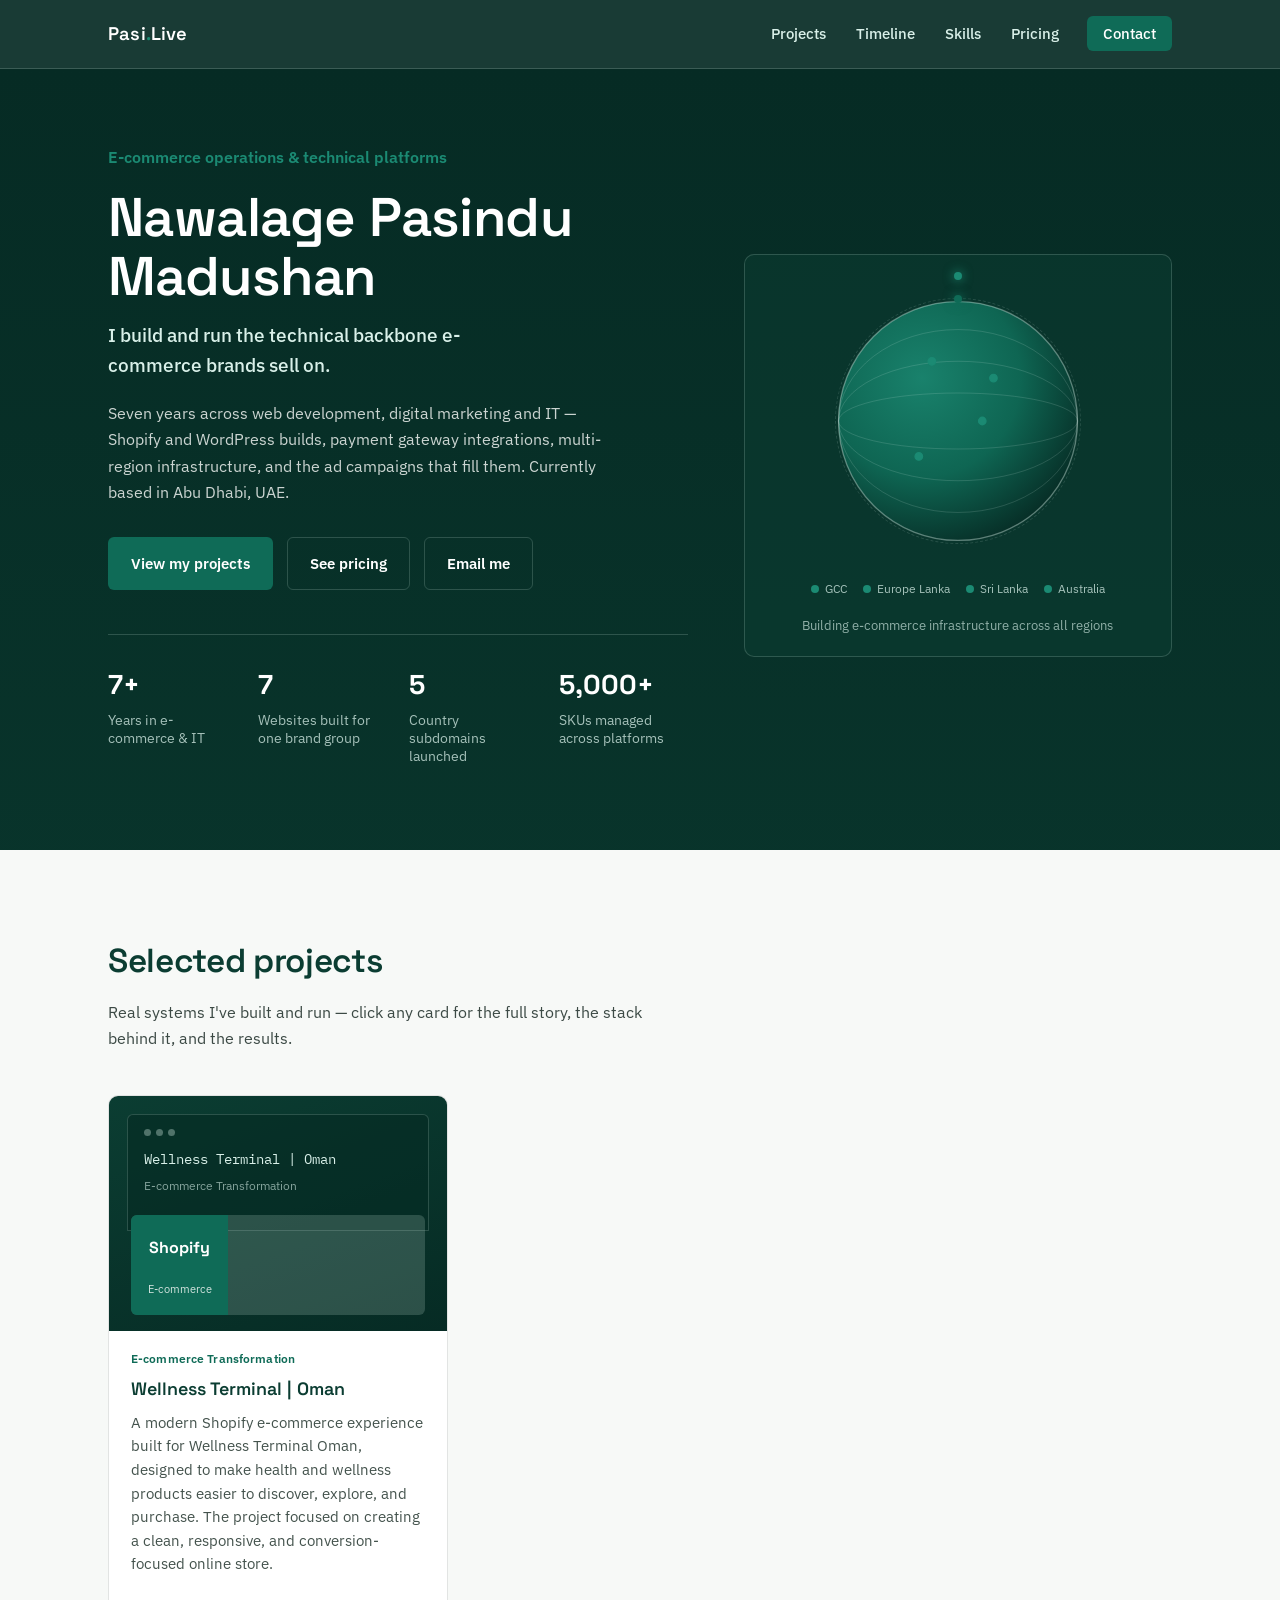
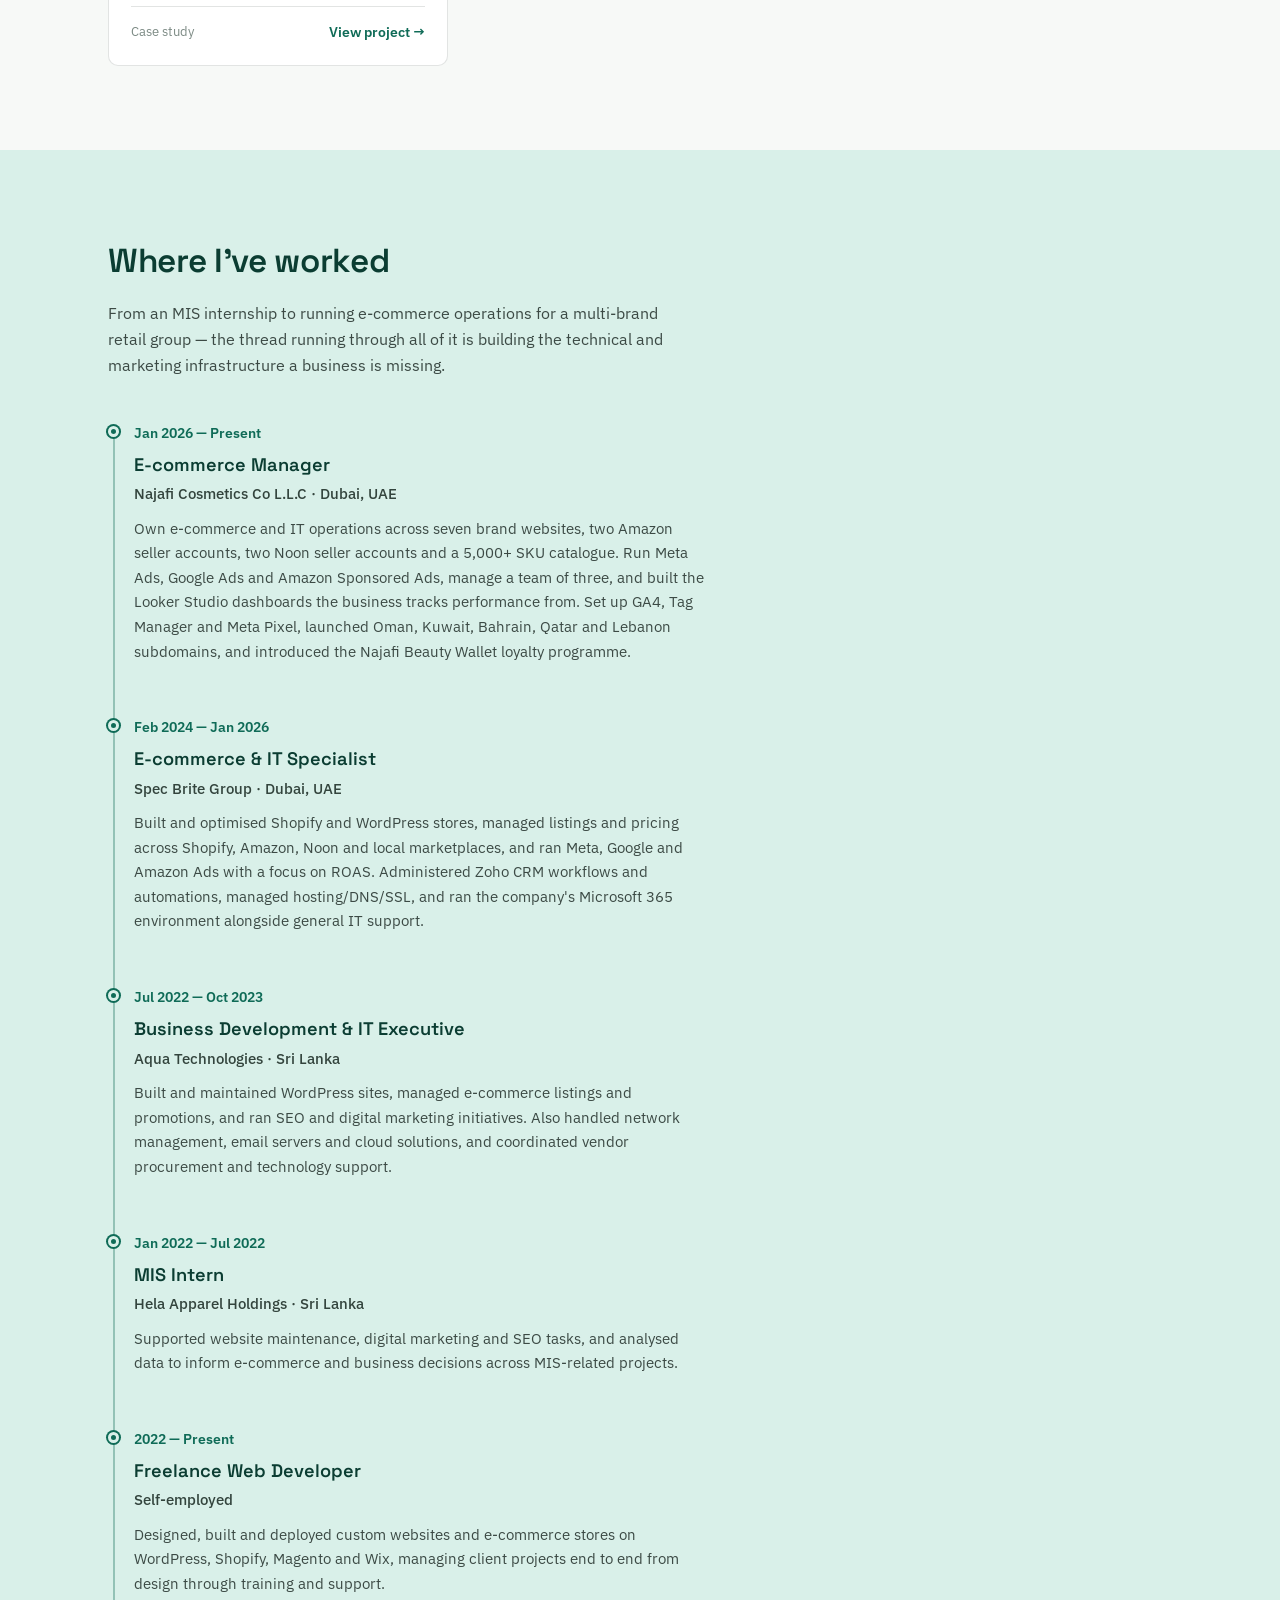
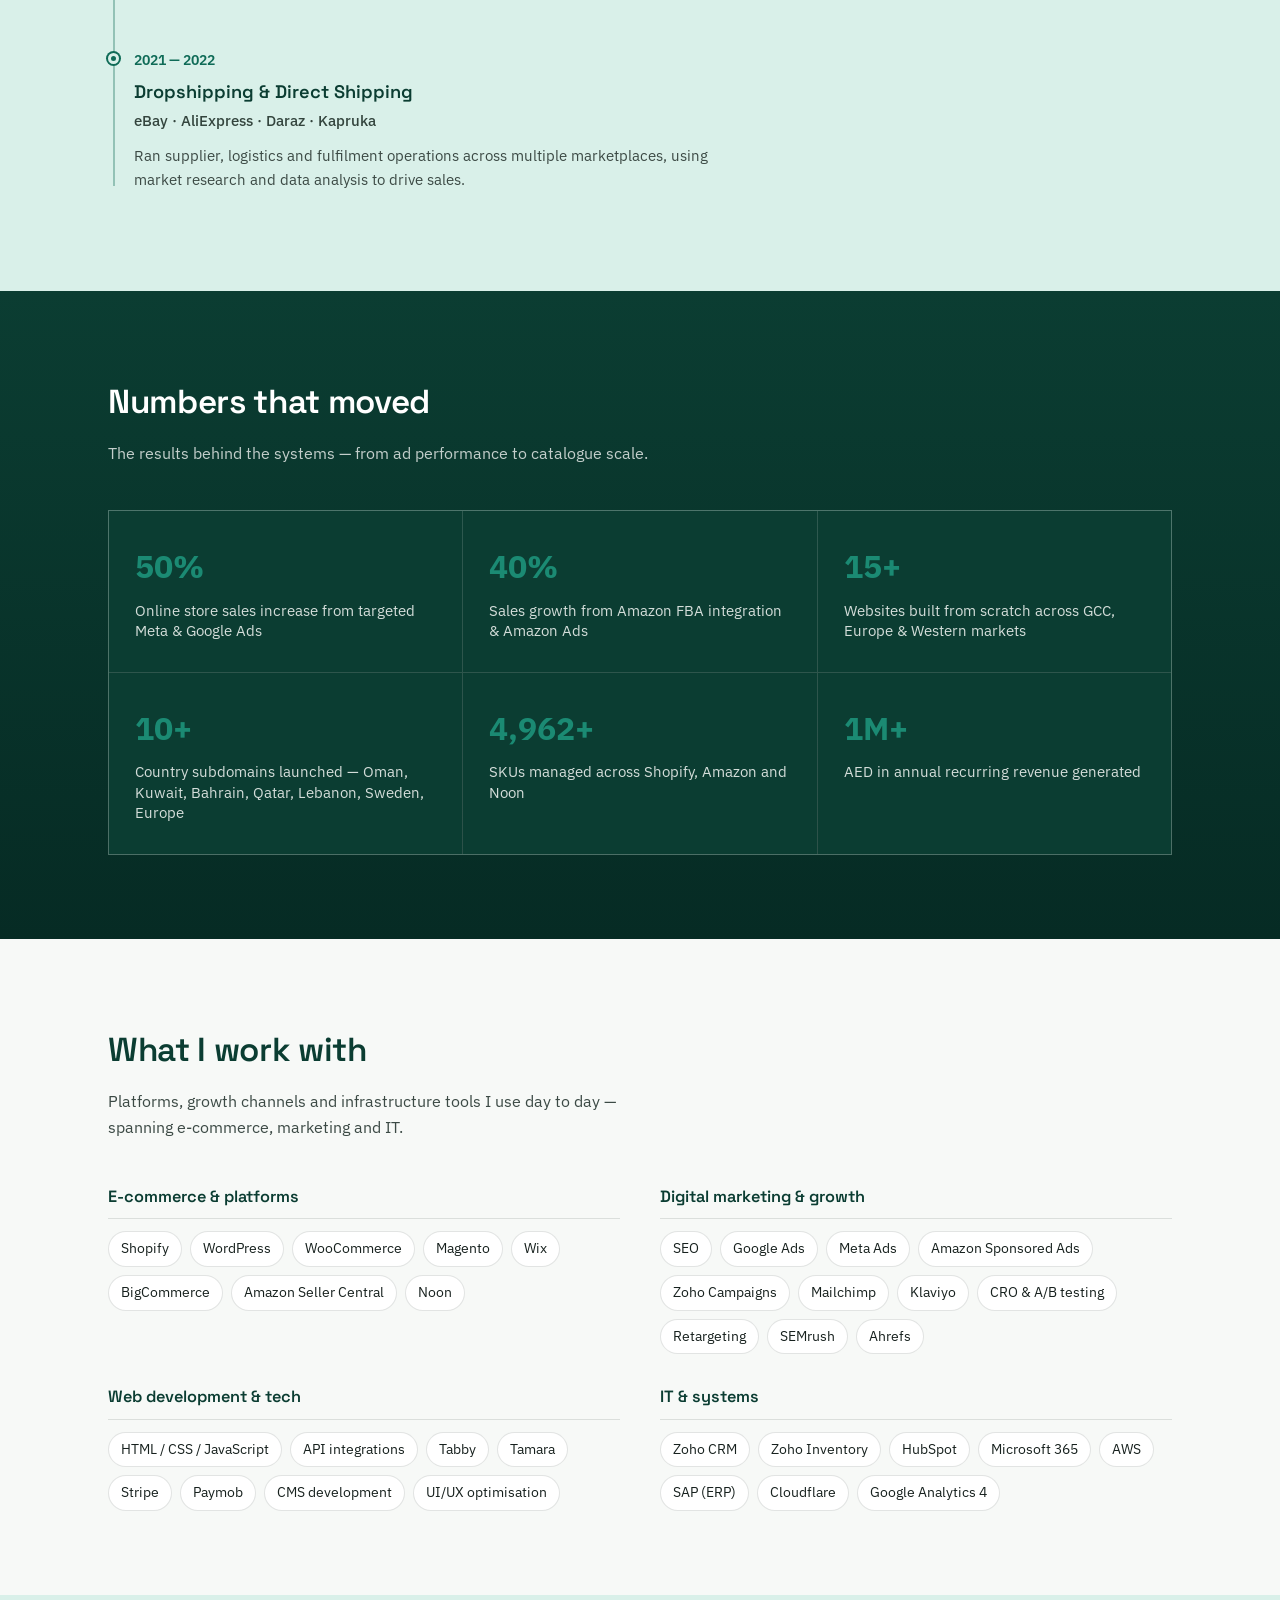
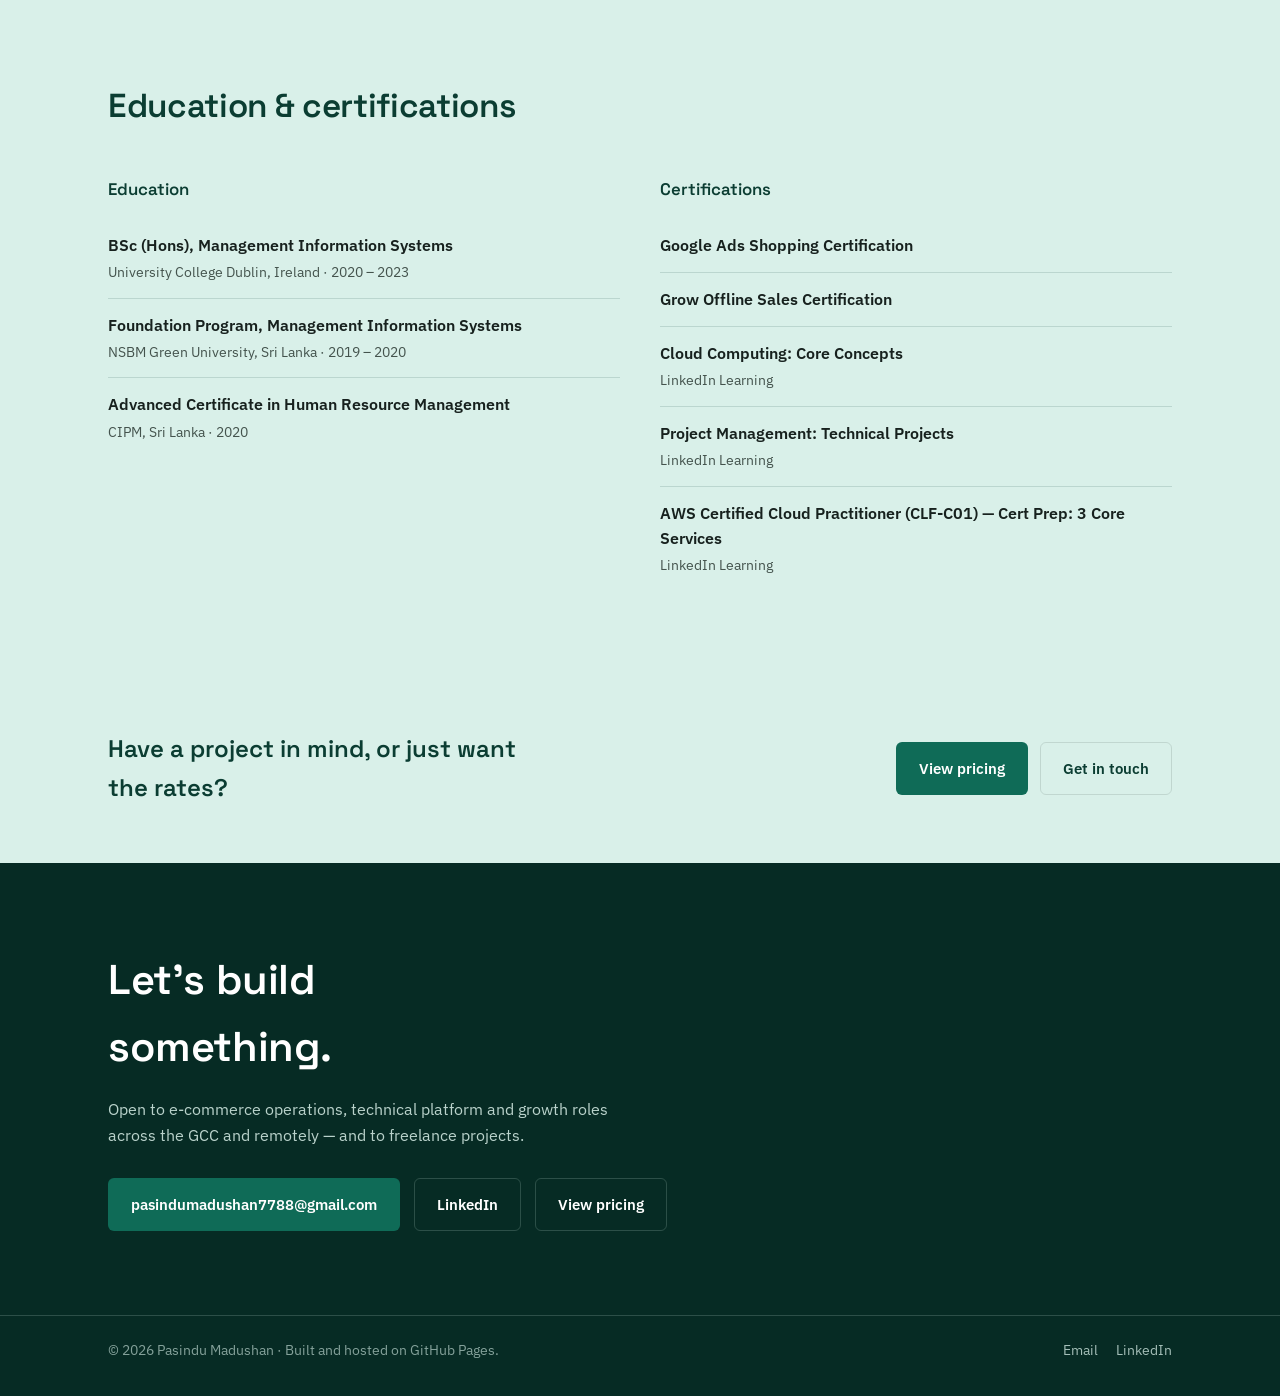
==== index.html @ bcaf676a "update selling points and countries" ====
<!DOCTYPE html>
<html lang="en">
<head>
<meta charset="UTF-8">
<meta name="viewport" content="width=device-width, initial-scale=1.0">
<title>Pasindu Madushan — E-commerce Operations &amp; Technical Platforms Specialist</title>
<meta name="description" content="Pasindu Madushan — E-commerce Operations &amp; Technical Platforms Specialist. 7+ years building Shopify, WordPress and multi-region e-commerce infrastructure across the GCC, Europe and beyond.">
<link rel="preconnect" href="https://fonts.googleapis.com">
<link rel="preconnect" href="https://fonts.gstatic.com" crossorigin>
<link href="https://fonts.googleapis.com/css2?family=Space+Grotesk:wght@400;500;600;700&family=IBM+Plex+Sans:wght@400;500;600&family=IBM+Plex+Mono:wght@500&display=swap" rel="stylesheet">
<link rel="stylesheet" href="assets/style.css">
</head>
<body>

<nav class="nav">
  <div class="wrap">
    <a href="#top" class="wordmark">Pasi<span>.</span>Live</a>
    <button class="nav-toggle" id="navToggle" aria-label="Toggle menu" aria-expanded="false">
      <svg width="18" height="14" viewBox="0 0 18 14" fill="none"><path d="M0 1H18M0 7H18M0 13H18" stroke="#F7F9F7" stroke-width="1.6"/></svg>
    </button>
    <ul class="nav-links" id="navLinks">
      <li><a href="#projects">Projects</a></li>
      <li><a href="#timeline">Timeline</a></li>
      <li><a href="#skills">Skills</a></li>
      <li><a href="pricing.html">Pricing</a></li>
      <li><a href="#contact" class="nav-cta">Contact</a></li>
    </ul>
  </div>
</nav>

<header class="hero" id="top">
  <div class="wrap">
    <div>
      <div class="kicker">E-commerce operations &amp; technical platforms</div>
      <h1>Nawalage Pasindu Madushan</h1>
      <p class="role">I build and run the technical backbone e-commerce brands sell on.</p>
      <p class="lede">Seven years across web development, digital marketing and IT — Shopify and WordPress builds, payment gateway integrations, multi-region infrastructure, and the ad campaigns that fill them. Currently based in Abu Dhabi, UAE.</p>
      <div class="hero-ctas">
        <a class="btn btn-primary" href="#projects">View my projects</a>
        <a class="btn btn-ghost-dark" href="pricing.html">See pricing</a>
        <a class="btn btn-ghost-dark" href="mailto:pasindumadushan7788@gmail.com">Email me</a>
      </div>
      <div class="stat-row">
        <div>
          <div class="stat-num" data-count>7+</div>
          <div class="stat-label">Years in e-commerce &amp; IT</div>
        </div>
        <div>
          <div class="stat-num" data-count>7</div>
          <div class="stat-label">Websites built for one brand group</div>
        </div>
        <div>
          <div class="stat-num" data-count>5</div>
          <div class="stat-label">Country subdomains launched</div>
        </div>
        <div>
          <div class="stat-num" data-count>5,000+</div>
          <div class="stat-label">SKUs managed across platforms</div>
        </div>
      </div>
    </div>

    <div class="net-card">
      <div class="globe-wrap">
        <div class="orbit-ring"><span class="orbit-dot"></span></div>
        <div class="orbit-ring orbit-ring-2"><span class="orbit-dot"></span></div>
        <svg class="globe-svg" viewBox="0 0 300 300" xmlns="http://www.w3.org/2000/svg" role="img" aria-label="Rotating globe marking the regions Pasindu has built and launched e-commerce infrastructure in: UAE, Sri Lanka, Sweden and wider Europe">
          <defs>
            <radialGradient id="globeGrad" cx="35%" cy="32%" r="75%">
              <stop offset="0%" stop-color="#1B8A73"/>
              <stop offset="55%" stop-color="#0F6B57"/>
              <stop offset="100%" stop-color="#062B24"/>
            </radialGradient>
          </defs>
          <circle class="globe-sphere" cx="150" cy="150" r="128" fill="url(#globeGrad)"/>
          <ellipse class="lat-line" cx="150" cy="150" rx="128" ry="30"/>
          <ellipse class="lat-line" cx="150" cy="150" rx="128" ry="64"/>
          <ellipse class="lat-line" cx="150" cy="150" rx="128" ry="98"/>
          <ellipse class="meridian m1" cx="150" cy="150" rx="0" ry="128"/>
          <ellipse class="meridian m2" cx="150" cy="150" rx="0" ry="128"/>
          <ellipse class="meridian m3" cx="150" cy="150" rx="0" ry="128"/>
          <ellipse class="meridian m4" cx="150" cy="150" rx="0" ry="128"/>
          <ellipse class="meridian m5" cx="150" cy="150" rx="0" ry="128"/>
          <circle class="globe-outline" cx="150" cy="150" r="128"/>
          <g class="loc d1">
            <circle class="loc-ping" cx="176" cy="150" r="4"/>
            <circle class="loc-dot" cx="176" cy="150" r="4"/>
          </g>
          <g class="loc d2">
            <circle class="loc-ping" cx="108" cy="188" r="4"/>
            <circle class="loc-dot" cx="108" cy="188" r="4"/>
          </g>
          <g class="loc d3">
            <circle class="loc-ping" cx="122" cy="86" r="4"/>
            <circle class="loc-dot" cx="122" cy="86" r="4"/>
          </g>
          <g class="loc d4">
            <circle class="loc-ping" cx="188" cy="104" r="4"/>
            <circle class="loc-dot" cx="188" cy="104" r="4"/>
          </g>
        </svg>
      </div>
      <div class="globe-legend">
        <span><i></i>GCC</span>
        <span><i></i>Europe Lanka</span>
        <span><i></i>Sri Lanka</span>
        <span><i></i>Australia</span>
      </div>
      <div class="cap">Building e-commerce infrastructure across all regions</div>
    </div>
  </div>
</header>

<section id="projects">
  <div class="wrap">
    <div class="section-head">
      <h2>Selected projects</h2>
      <p>Real systems I've built and run — click any card for the full story, the stack behind it, and the results.</p>
    </div>
    <div class="project-grid" id="projectGrid"><!-- populated by assets/site.js from data/projects.json --></div>
  </div>
</section>

<section id="timeline" class="timeline-section">
  <div class="wrap">
    <div class="section-head">
      <h2>Where I've worked</h2>
      <p>From an MIS internship to running e-commerce operations for a multi-brand retail group — the thread running through all of it is building the technical and marketing infrastructure a business is missing.</p>
    </div>
    <div class="timeline">

      <div class="t-item">
        <div class="t-meta"><span>Jan 2026 — Present</span></div>
        <h3>E-commerce Manager</h3>
        <div class="company">Najafi Cosmetics Co L.L.C · Dubai, UAE</div>
        <p class="desc">Own e-commerce and IT operations across seven brand websites, two Amazon seller accounts, two Noon seller accounts and a 5,000+ SKU catalogue. Run Meta Ads, Google Ads and Amazon Sponsored Ads, manage a team of three, and built the Looker Studio dashboards the business tracks performance from. Set up GA4, Tag Manager and Meta Pixel, launched Oman, Kuwait, Bahrain, Qatar and Lebanon subdomains, and introduced the Najafi Beauty Wallet loyalty programme.</p>
      </div>

      <div class="t-item">
        <div class="t-meta"><span>Feb 2024 — Jan 2026</span></div>
        <h3>E-commerce &amp; IT Specialist</h3>
        <div class="company">Spec Brite Group · Dubai, UAE</div>
        <p class="desc">Built and optimised Shopify and WordPress stores, managed listings and pricing across Shopify, Amazon, Noon and local marketplaces, and ran Meta, Google and Amazon Ads with a focus on ROAS. Administered Zoho CRM workflows and automations, managed hosting/DNS/SSL, and ran the company's Microsoft 365 environment alongside general IT support.</p>
      </div>

      <div class="t-item">
        <div class="t-meta"><span>Jul 2022 — Oct 2023</span></div>
        <h3>Business Development &amp; IT Executive</h3>
        <div class="company">Aqua Technologies · Sri Lanka</div>
        <p class="desc">Built and maintained WordPress sites, managed e-commerce listings and promotions, and ran SEO and digital marketing initiatives. Also handled network management, email servers and cloud solutions, and coordinated vendor procurement and technology support.</p>
      </div>

      <div class="t-item">
        <div class="t-meta"><span>Jan 2022 — Jul 2022</span></div>
        <h3>MIS Intern</h3>
        <div class="company">Hela Apparel Holdings · Sri Lanka</div>
        <p class="desc">Supported website maintenance, digital marketing and SEO tasks, and analysed data to inform e-commerce and business decisions across MIS-related projects.</p>
      </div>

      <div class="t-item">
        <div class="t-meta"><span>2022 — Present</span></div>
        <h3>Freelance Web Developer</h3>
        <div class="company">Self-employed</div>
        <p class="desc">Designed, built and deployed custom websites and e-commerce stores on WordPress, Shopify, Magento and Wix, managing client projects end to end from design through training and support.</p>
      </div>

      <div class="t-item">
        <div class="t-meta"><span>2021 — 2022</span></div>
        <h3>Dropshipping &amp; Direct Shipping</h3>
        <div class="company">eBay · AliExpress · Daraz · Kapruka</div>
        <p class="desc">Ran supplier, logistics and fulfilment operations across multiple marketplaces, using market research and data analysis to drive sales.</p>
      </div>

    </div>
  </div>
</section>

<section class="achieve-section">
  <div class="wrap">
    <div class="section-head">
      <h2>Numbers that moved</h2>
      <p>The results behind the systems — from ad performance to catalogue scale.</p>
    </div>
    <div class="achieve-grid">
      <div class="achieve-cell">
        <div class="num" data-count>50%</div>
        <div class="label">Online store sales increase from targeted Meta &amp; Google Ads</div>
      </div>
      <div class="achieve-cell">
        <div class="num" data-count>40%</div>
        <div class="label">Sales growth from Amazon FBA integration &amp; Amazon Ads</div>
      </div>
      <div class="achieve-cell">
        <div class="num" data-count>15+</div>
        <div class="label">Websites built from scratch across GCC, Europe &amp; Western markets</div>
      </div>
      <div class="achieve-cell">
        <div class="num" data-count>10+</div>
        <div class="label">Country subdomains launched — Oman, Kuwait, Bahrain, Qatar, Lebanon, Sweden, Europe</div>
      </div>
      <div class="achieve-cell">
        <div class="num" data-count>5,000+</div>
        <div class="label">SKUs managed across Shopify, Amazon and Noon</div>
      </div>
      <div class="achieve-cell">
        <div class="num" data-count>1M+</div>
        <div class="label">AED in annual recurring revenue generated</div>
      </div>
    </div>
  </div>
</section>

<section id="skills">
  <div class="wrap">
    <div class="section-head">
      <h2>What I work with</h2>
      <p>Platforms, growth channels and infrastructure tools I use day to day — spanning e-commerce, marketing and IT.</p>
    </div>
    <div class="skill-groups">
      <div class="skill-group">
        <h3>E-commerce &amp; platforms</h3>
        <div class="pills">
          <span class="pill">Shopify</span><span class="pill">WordPress</span><span class="pill">WooCommerce</span>
          <span class="pill">Magento</span><span class="pill">Wix</span><span class="pill">BigCommerce</span>
          <span class="pill">Amazon Seller Central</span><span class="pill">Noon</span>
        </div>
      </div>
      <div class="skill-group">
        <h3>Digital marketing &amp; growth</h3>
        <div class="pills">
          <span class="pill">SEO</span><span class="pill">Google Ads</span><span class="pill">Meta Ads</span>
          <span class="pill">Amazon Sponsored Ads</span><span class="pill">Zoho Campaigns</span><span class="pill">Mailchimp</span>
          <span class="pill">Klaviyo</span><span class="pill">CRO &amp; A/B testing</span><span class="pill">Retargeting</span>
          <span class="pill">SEMrush</span><span class="pill">Ahrefs</span>
        </div>
      </div>
      <div class="skill-group">
        <h3>Web development &amp; tech</h3>
        <div class="pills">
          <span class="pill">HTML / CSS / JavaScript</span><span class="pill">API integrations</span>
          <span class="pill">Tabby</span><span class="pill">Tamara</span><span class="pill">Stripe</span><span class="pill">Paymob</span>
          <span class="pill">CMS development</span><span class="pill">UI/UX optimisation</span>
        </div>
      </div>
      <div class="skill-group">
        <h3>IT &amp; systems</h3>
        <div class="pills">
          <span class="pill">Zoho CRM</span><span class="pill">Zoho Inventory</span><span class="pill">HubSpot</span>
          <span class="pill">Microsoft 365</span><span class="pill">AWS</span><span class="pill">SAP (ERP)</span>
          <span class="pill">Cloudflare</span><span class="pill">Google Analytics 4</span>
        </div>
      </div>
    </div>
  </div>
</section>

<section class="edu-section">
  <div class="wrap">
    <div class="section-head">
      <h2>Education &amp; certifications</h2>
    </div>
    <div class="edu-grid">
      <div class="edu-col">
        <h3>Education</h3>
        <div class="edu-entry">
          <div class="title">BSc (Hons), Management Information Systems</div>
          <div class="sub">University College Dublin, Ireland · 2020 – 2023</div>
        </div>
        <div class="edu-entry">
          <div class="title">Foundation Program, Management Information Systems</div>
          <div class="sub">NSBM Green University, Sri Lanka · 2019 – 2020</div>
        </div>
        <div class="edu-entry">
          <div class="title">Advanced Certificate in Human Resource Management</div>
          <div class="sub">CIPM, Sri Lanka · 2020</div>
        </div>
      </div>
      <div class="edu-col">
        <h3>Certifications</h3>
        <div class="edu-entry">
          <div class="title">Google Ads Shopping Certification</div>
        </div>
        <div class="edu-entry">
          <div class="title">Grow Offline Sales Certification</div>
        </div>
        <div class="edu-entry">
          <div class="title">Cloud Computing: Core Concepts</div>
          <div class="sub">LinkedIn Learning</div>
        </div>
        <div class="edu-entry">
          <div class="title">Project Management: Technical Projects</div>
          <div class="sub">LinkedIn Learning</div>
        </div>
        <div class="edu-entry">
          <div class="title">AWS Certified Cloud Practitioner (CLF-C01) — Cert Prep: 3 Core Services</div>
          <div class="sub">LinkedIn Learning</div>
        </div>
      </div>
    </div>
  </div>
</section>

<section class="cta-strip">
  <div class="wrap">
    <h2>Have a project in mind, or just want the rates?</h2>
    <div class="cta-buttons">
      <a class="btn btn-primary" href="pricing.html">View pricing</a>
      <a class="btn btn-ghost-light" href="#contact">Get in touch</a>
    </div>
  </div>
</section>

<section class="contact-section" id="contact">
  <div class="wrap">
    <h2>Let's build something.</h2>
    <p>Open to e-commerce operations, technical platform and growth roles across the GCC and remotely — and to freelance projects.</p>
    <div class="contact-ctas">
      <a class="btn btn-primary" href="mailto:pasindumadushan7788@gmail.com">pasindumadushan7788@gmail.com</a>
      <a class="btn btn-ghost-dark" href="https://www.linkedin.com/in/pasindu-madushan-72a483118/" target="_blank" rel="noopener">LinkedIn</a>
      <a class="btn btn-ghost-dark" href="pricing.html">View pricing</a>
    </div>
  </div>
</section>

<footer>
  <div class="wrap">
    <p>&copy; 2026 Pasindu Madushan · Built and hosted on GitHub Pages.</p>
    <div class="foot-links">
      <a href="mailto:pasindumadushan7788@gmail.com">Email</a>
      <a href="https://www.linkedin.com/in/pasindu-madushan-72a483118/" target="_blank" rel="noopener">LinkedIn</a>
    </div>
  </div>
</footer>

<script src="assets/site.js"></script>
<script>
  loadProjects().then(function (projects) {
    renderProjectCards(document.getElementById('projectGrid'), projects);
    initScrollReveal();
    initCounters(document.getElementById('projectGrid'));
  });
</script>

</body>
</html>
---- assets/style.css ----
:root{
  --deep-emerald:#0B3D32;
  --dark-forest:#062B24;
  --emerald:#0F6B57;
  --teal:#1B8A73;
  --soft-mint:#D9F0E9;
  --off-white:#F7F9F7;
  --pure-white:#FFFFFF;
  --charcoal:#17211E;
  --line: rgba(23,33,30,0.12);
  --line-dark: rgba(217,240,233,0.18);
  --max: 1120px;
}

*,*::before,*::after{ box-sizing:border-box; }
html{ scroll-behavior:smooth; }
@media (prefers-reduced-motion: reduce){
  html{ scroll-behavior:auto; }
  *,*::before,*::after{ animation-duration:0.001ms !important; animation-iteration-count:1 !important; transition-duration:0.001ms !important; }
}

body{
  margin:0;
  background:var(--off-white);
  color:var(--charcoal);
  font-family:'IBM Plex Sans', -apple-system, sans-serif;
  font-size:16px;
  line-height:1.6;
  -webkit-font-smoothing:antialiased;
}

h1,h2,h3,.wordmark,.stat-num{ font-family:'Space Grotesk', sans-serif; margin:0; }

a{ color:inherit; }
img,svg{ max-width:100%; display:block; }

:focus-visible{
  outline:2px solid var(--emerald);
  outline-offset:3px;
}

.wrap{
  max-width:var(--max);
  margin:0 auto;
  padding:0 28px;
}

/* ---------- NAV ---------- */
.nav{
  position:sticky; top:0; z-index:50;
  background:rgba(6,43,36,0.92);
  backdrop-filter:blur(8px);
  border-bottom:1px solid var(--line-dark);
}
.nav .wrap{
  display:flex; align-items:center; justify-content:space-between;
  height:68px;
}
.wordmark{
  color:var(--pure-white);
  font-size:1.15rem;
  font-weight:600;
  letter-spacing:0.01em;
  text-decoration:none;
}
.wordmark span{ color:var(--teal); }
.nav-links{
  display:flex; gap:26px; list-style:none; margin:0; padding:0; align-items:center;
}
.nav-links a{
  color:var(--soft-mint);
  text-decoration:none;
  font-size:0.94rem;
  font-weight:500;
  padding:6px 2px;
  border-bottom:1px solid transparent;
  transition:border-color 0.2s ease, color 0.2s ease;
}
.nav-links a:hover{ color:var(--pure-white); border-color:var(--teal); }
.nav-links a.current{ color:var(--pure-white); border-color:var(--teal); }
.nav-links .nav-cta{
  background:var(--emerald);
  color:var(--pure-white) !important;
  padding:8px 16px;
  border-radius:6px;
  border-bottom:none !important;
}
.nav-links .nav-cta:hover{ background:var(--teal); }
.nav-toggle{ display:none; }

/* ---------- BUTTONS ---------- */
.btn{
  display:inline-flex;
  align-items:center;
  gap:8px;
  padding:13px 22px;
  border-radius:6px;
  font-weight:600;
  font-size:0.96rem;
  text-decoration:none;
  border:1px solid transparent;
  cursor:pointer;
  transition:transform 0.15s ease, background 0.2s ease, border-color 0.2s ease;
  font-family:inherit;
}
.btn:hover{ transform:translateY(-1px); }
.btn-primary{ background:var(--emerald); color:var(--pure-white); }
.btn-primary:hover{ background:var(--teal); }
.btn-ghost-dark{ border-color:var(--line-dark); color:var(--pure-white); }
.btn-ghost-dark:hover{ border-color:var(--teal); background:rgba(27,138,115,0.12); }
.btn-ghost-light{ border-color:var(--line); color:var(--deep-emerald); }
.btn-ghost-light:hover{ border-color:var(--emerald); background:var(--soft-mint); }

/* ---------- HERO ---------- */
.hero{
  background:
    radial-gradient(680px 420px at 82% -10%, rgba(27,138,115,0.35), transparent 60%),
    linear-gradient(180deg, var(--dark-forest), var(--deep-emerald) 130%);
  color:var(--pure-white);
  padding:76px 0 84px;
}
.hero .wrap{
  display:grid;
  grid-template-columns:1.15fr 0.85fr;
  gap:56px;
  align-items:center;
}
.kicker{
  color:var(--teal);
  font-weight:600;
  font-size:0.98rem;
  margin-bottom:18px;
}
.hero h1{
  font-size:clamp(2.3rem, 4.4vw, 3.4rem);
  font-weight:600;
  line-height:1.08;
  letter-spacing:-0.01em;
  color:var(--pure-white);
}
.hero .role{
  margin-top:14px;
  font-size:1.18rem;
  color:var(--soft-mint);
  font-weight:500;
  max-width:34ch;
}
.hero p.lede{
  margin-top:20px;
  max-width:52ch;
  color:rgba(247,249,247,0.82);
  font-size:1.03rem;
}
.hero-ctas{
  margin-top:32px;
  display:flex;
  gap:14px;
  flex-wrap:wrap;
}

.stat-row{
  margin-top:44px;
  display:grid;
  grid-template-columns:repeat(4,1fr);
  gap:22px;
  border-top:1px solid var(--line-dark);
  padding-top:28px;
}
.stat-num{
  font-size:1.7rem;
  font-weight:700;
  color:var(--pure-white);
}
.stat-label{
  margin-top:4px;
  font-size:0.85rem;
  color:rgba(217,240,233,0.75);
  line-height:1.35;
}

.net-card{
  background:rgba(11,61,50,0.55);
  border:1px solid var(--line-dark);
  border-radius:10px;
  padding:26px 22px 20px;
  display:flex;
  flex-direction:column;
  align-items:center;
}
.net-card .cap{
  font-size:0.82rem;
  color:rgba(217,240,233,0.65);
  margin-top:16px;
  text-align:center;
}

/* ---------- ROTATING GLOBE ---------- */
.globe-wrap{ position:relative; width:100%; max-width:280px; }
.globe-svg{ width:100%; height:auto; display:block; overflow:visible; }
.globe-sphere{ opacity:0.9; }
.globe-outline{ fill:none; stroke:rgba(217,240,233,0.4); stroke-width:1.4; }
.lat-line{ fill:none; stroke:rgba(217,240,233,0.16); stroke-width:1; }
.meridian{
  fill:none;
  stroke:rgba(27,138,115,0.6);
  stroke-width:1.2;
  animation:spin-meridian 9s linear infinite;
}
.meridian.m2{ animation-delay:-1.8s; }
.meridian.m3{ animation-delay:-3.6s; }
.meridian.m4{ animation-delay:-5.4s; }
.meridian.m5{ animation-delay:-7.2s; }
@keyframes spin-meridian{
  0%{ rx:0; opacity:0.1; }
  50%{ rx:126; opacity:0.75; }
  100%{ rx:0; opacity:0.1; }
}
.loc-dot{ fill:var(--teal); }
.loc-ping{
  fill:none;
  stroke:var(--teal);
  stroke-width:1.4;
  animation:loc-ping 2.6s ease-out infinite;
}
.loc.d2 .loc-ping{ animation-delay:0.5s; }
.loc.d3 .loc-ping{ animation-delay:1s; }
.loc.d4 .loc-ping{ animation-delay:1.5s; }
@keyframes loc-ping{
  0%{ r:4; opacity:0.8; }
  100%{ r:20; opacity:0; }
}
.orbit-ring{
  position:absolute; inset:6%;
  border:1px dashed rgba(217,240,233,0.14);
  border-radius:50%;
  animation:orbit-spin 16s linear infinite;
}
.orbit-ring-2{ inset:-2%; animation-duration:24s; animation-direction:reverse; border-style:solid; border-color:transparent; }
.orbit-dot{
  position:absolute; top:-4px; left:50%;
  width:8px; height:8px; margin-left:-4px;
  border-radius:50%;
  background:var(--emerald);
  box-shadow:0 0 10px 2px rgba(15,107,87,0.65);
}
.orbit-ring-2 .orbit-dot{ background:var(--teal); box-shadow:0 0 10px 2px rgba(27,138,115,0.55); }
@keyframes orbit-spin{ from{ transform:rotate(0deg); } to{ transform:rotate(360deg); } }
.globe-legend{
  display:flex; flex-wrap:wrap; justify-content:center; gap:8px 16px;
  margin-top:18px;
}
.globe-legend span{ display:flex; align-items:center; gap:6px; font-size:0.78rem; color:rgba(217,240,233,0.75); }
.globe-legend i{ width:8px; height:8px; border-radius:50%; background:var(--teal); display:inline-block; }
@media (prefers-reduced-motion: reduce){
  .meridian, .loc-ping, .orbit-ring, .orbit-ring-2{ animation:none; }
  .meridian{ rx:70; opacity:0.4; }
}

/* ---------- SECTION SHELL ---------- */
section{ padding:84px 0; }
.section-head{
  max-width:640px;
  margin-bottom:44px;
}
.section-head.center{ max-width:640px; margin-left:auto; margin-right:auto; text-align:center; }
.section-head h2{
  font-size:clamp(1.6rem, 2.6vw, 2.1rem);
  color:var(--deep-emerald);
  font-weight:600;
  letter-spacing:-0.01em;
}
.section-head p{
  margin-top:12px;
  color:#3c4a45;
  font-size:1.02rem;
  max-width:56ch;
}
.section-head.center p{ margin-left:auto; margin-right:auto; }

/* ---------- PROJECT CARDS ---------- */
.project-grid{
  display:grid;
  grid-template-columns:repeat(3, 1fr);
  gap:22px;
}
.project-card{
  background:var(--pure-white);
  border:1px solid var(--line);
  border-radius:10px;
  overflow:hidden;
  text-decoration:none;
  color:inherit;
  display:flex;
  flex-direction:column;
  transition:border-color 0.2s ease, transform 0.2s ease;
}
.project-card:hover{ border-color:var(--emerald); transform:translateY(-2px); }
.card-visual{
  background:linear-gradient(160deg, var(--deep-emerald), var(--dark-forest));
  padding:18px 18px 0;
  color:var(--pure-white);
}
.card-browserbar{
  background:rgba(6,43,36,0.65);
  border:1px solid var(--line-dark);
  border-radius:6px 6px 0 0;
  padding:14px 16px 34px;
}
.card-browserbar .dots{ display:flex; gap:5px; margin-bottom:12px; }
.card-browserbar .dots span{ width:7px; height:7px; border-radius:50%; background:rgba(217,240,233,0.35); display:block; }
.card-browserbar .domain{
  font-family:'IBM Plex Mono', monospace;
  font-size:0.86rem;
  color:var(--soft-mint);
}
.card-browserbar .tagline{
  margin-top:6px;
  font-size:0.78rem;
  color:rgba(217,240,233,0.6);
}
.card-stats{
  display:grid;
  grid-template-columns:repeat(3,1fr);
  gap:1px;
  background:var(--line-dark);
  transform:translateY(-16px);
  border-radius:6px;
  overflow:hidden;
  margin:0 4px;
}
.card-stats div{
  background:var(--emerald);
  padding:10px 8px;
  text-align:center;
}
.card-stats .v{ font-family:'Space Grotesk', sans-serif; font-weight:700; font-size:1rem; color:var(--pure-white); }
.card-stats .l{ font-size:0.66rem; color:rgba(247,249,247,0.85); margin-top:2px; line-height:1.2; }
.card-body{ padding:18px 22px 22px; flex:1; display:flex; flex-direction:column; }
.card-tag{ font-size:0.78rem; color:var(--emerald); font-weight:600; letter-spacing:0.01em; }
.card-body h3{ margin-top:8px; font-size:1.12rem; color:var(--deep-emerald); font-weight:600; line-height:1.32; }
.card-body p{ margin-top:10px; font-size:0.92rem; color:#44534d; flex:1; }
.card-footer{
  margin-top:16px;
  padding-top:14px;
  border-top:1px solid var(--line);
  display:flex; justify-content:space-between; align-items:center;
}
.card-footer .type{ font-size:0.8rem; color:#7c8a84; }
.card-footer .view{ font-size:0.86rem; font-weight:600; color:var(--emerald); }

/* ---------- PROJECT DETAIL ---------- */
.detail-hero{
  background:linear-gradient(160deg, var(--deep-emerald), var(--dark-forest));
  color:var(--pure-white);
  padding:56px 0 0;
}
.back-link{
  display:inline-flex; align-items:center; gap:6px;
  color:var(--soft-mint); text-decoration:none; font-size:0.9rem; font-weight:500;
  margin-bottom:26px;
}
.back-link:hover{ color:var(--pure-white); }
.detail-hero .card-tag{ color:var(--teal); }
.detail-hero h1{
  margin-top:10px;
  font-size:clamp(1.9rem, 3.6vw, 2.6rem);
  font-weight:600;
  letter-spacing:-0.01em;
  max-width:26ch;
}
.detail-hero .summary{
  margin-top:14px;
  color:rgba(247,249,247,0.82);
  max-width:62ch;
  font-size:1.03rem;
}
.detail-browserbar{
  margin-top:36px;
  background:rgba(6,43,36,0.6);
  border:1px solid var(--line-dark);
  border-radius:8px 8px 0 0;
  padding:14px 20px;
}
.detail-stats{
  display:grid;
  grid-template-columns:repeat(4,1fr);
  gap:1px;
  background:var(--line-dark);
}
.detail-stats div{ background:var(--emerald); padding:20px 16px; text-align:center; }
.detail-stats .v{ font-family:'Space Grotesk', sans-serif; font-weight:700; font-size:1.5rem; color:var(--pure-white); }
.detail-stats .l{ font-size:0.78rem; color:rgba(247,249,247,0.85); margin-top:4px; }

.detail-body{ padding:56px 0 84px; }
.detail-body .content{ max-width:70ch; }
.detail-body h2{ font-size:1.3rem; color:var(--deep-emerald); font-weight:600; margin-top:36px; }
.detail-body h2:first-child{ margin-top:0; }
.detail-body p{ margin-top:14px; color:#33443d; font-size:1.02rem; }
.detail-body ul{ margin-top:14px; padding-left:20px; color:#33443d; }
.detail-body li{ margin-bottom:8px; }
.detail-cta{
  margin-top:40px;
  padding:26px;
  background:var(--soft-mint);
  border-radius:10px;
  display:flex; align-items:center; justify-content:space-between; flex-wrap:wrap; gap:16px;
}
.detail-cta p{ margin:0; color:var(--deep-emerald); font-weight:500; }
.not-found{ text-align:center; padding:100px 0; }

/* ---------- TIMELINE ---------- */
.timeline-section{ background:var(--soft-mint); }
.timeline{ position:relative; padding-left:26px; }
.timeline::before{
  content:""; position:absolute; left:5px; top:6px; bottom:6px; width:2px;
  background:var(--emerald); opacity:0.35;
}
.t-item{ position:relative; padding-bottom:38px; }
.t-item:last-child{ padding-bottom:0; }
.t-item::before{
  content:""; position:absolute; left:-26px; top:4px; width:11px; height:11px; border-radius:50%;
  background:var(--emerald); border:3px solid var(--soft-mint); box-shadow:0 0 0 2px var(--emerald);
}
.t-meta{ display:flex; flex-wrap:wrap; gap:8px 14px; align-items:baseline; font-size:0.86rem; color:var(--emerald); font-weight:600; }
.t-item h3{ font-size:1.14rem; color:var(--deep-emerald); margin-top:6px; font-weight:600; }
.t-item .company{ font-size:0.96rem; color:#33443d; font-weight:500; margin-top:2px; }
.t-item p.desc{ margin-top:10px; color:#3c4a45; max-width:64ch; font-size:0.96rem; }

/* ---------- ACHIEVEMENTS ---------- */
.achieve-section{ background:linear-gradient(180deg, var(--deep-emerald), var(--dark-forest)); color:var(--pure-white); }
.achieve-section .section-head h2{ color:var(--pure-white); }
.achieve-section .section-head p{ color:rgba(247,249,247,0.78); }
.achieve-grid{ display:grid; grid-template-columns:repeat(3, 1fr); gap:1px; background:var(--line-dark); border:1px solid var(--line-dark); }
.achieve-cell{ background:var(--deep-emerald); padding:30px 26px; }
.achieve-cell .num{ font-size:2rem; font-weight:700; color:var(--teal); }
.achieve-cell .label{ margin-top:8px; font-size:0.92rem; color:rgba(247,249,247,0.85); line-height:1.4; }

/* ---------- SKILLS ---------- */
.skill-groups{ display:grid; grid-template-columns:repeat(2, 1fr); gap:30px 40px; }
.skill-group h3{ font-size:1.02rem; color:var(--deep-emerald); font-weight:600; margin-bottom:12px; padding-bottom:8px; border-bottom:1px solid var(--line); }
.pills{ display:flex; flex-wrap:wrap; gap:8px; }
.pill{ font-size:0.85rem; padding:6px 12px; background:var(--pure-white); border:1px solid var(--line); border-radius:20px; color:var(--charcoal); }

/* ---------- EDUCATION / CERTS ---------- */
.edu-section{ background:var(--soft-mint); }
.edu-grid{ display:grid; grid-template-columns:1fr 1fr; gap:40px; }
.edu-col h3{ font-size:1.05rem; color:var(--deep-emerald); font-weight:600; margin-bottom:16px; }
.edu-entry{ padding:14px 0; border-top:1px solid rgba(11,61,50,0.14); }
.edu-entry:first-of-type{ border-top:none; }
.edu-entry .title{ font-weight:600; color:var(--charcoal); font-size:0.98rem; }
.edu-entry .sub{ font-size:0.88rem; color:#44534d; margin-top:3px; }

/* ---------- PRICING ---------- */
.pricing-hero{
  background:linear-gradient(180deg, var(--dark-forest), var(--deep-emerald) 130%);
  color:var(--pure-white);
  padding:64px 0 56px;
  text-align:center;
}
.pricing-hero h1{ font-size:clamp(2rem,4vw,2.8rem); font-weight:600; }
.pricing-hero p{ margin-top:14px; color:rgba(247,249,247,0.82); max-width:56ch; margin-left:auto; margin-right:auto; }
.pricing-grid{
  display:grid;
  grid-template-columns:repeat(3,1fr);
  gap:20px;
  margin-top:-40px;
  padding-bottom:20px;
}
.price-card{
  background:var(--pure-white);
  border:1px solid var(--line);
  border-radius:12px;
  padding:30px 26px;
  display:flex;
  flex-direction:column;
}
.price-card.featured{
  border:2px solid var(--emerald);
  box-shadow:0 18px 40px -20px rgba(11,61,50,0.35);
}
.price-badge{
  align-self:flex-start;
  background:var(--soft-mint);
  color:var(--emerald);
  font-size:0.76rem;
  font-weight:700;
  padding:4px 10px;
  border-radius:20px;
  margin-bottom:14px;
}
.price-card h3{ font-size:1.2rem; color:var(--deep-emerald); font-weight:600; }
.price-card .price{ margin-top:10px; font-family:'Space Grotesk',sans-serif; font-size:2.1rem; font-weight:700; color:var(--charcoal); }
.price-card .price small{ font-size:0.95rem; font-weight:500; color:#7c8a84; }
.price-card .price-desc{ margin-top:8px; font-size:0.9rem; color:#44534d; }
.price-card ul{ list-style:none; padding:0; margin:22px 0 0; flex:1; }
.price-card li{ padding:9px 0; border-top:1px solid var(--line); font-size:0.92rem; color:#33443d; display:flex; gap:8px; }
.price-card li:first-child{ border-top:none; }
.price-card li::before{ content:"✓"; color:var(--emerald); font-weight:700; }
.price-card .btn{ margin-top:24px; justify-content:center; }
.pricing-note{ text-align:center; color:#44534d; font-size:0.92rem; padding:0 0 60px; }

/* ---------- CTA STRIP ---------- */
.cta-strip{
  background:var(--soft-mint);
  padding:56px 0;
}
.cta-strip .wrap{
  display:flex; align-items:center; justify-content:space-between; flex-wrap:wrap; gap:24px;
}
.cta-strip h2{ font-size:1.5rem; color:var(--deep-emerald); font-weight:600; max-width:26ch; }
.cta-buttons{ display:flex; gap:12px; flex-wrap:wrap; }

/* ---------- CONTACT ---------- */
.contact-section{ background:var(--dark-forest); color:var(--pure-white); text-align:left; }
.contact-section h2{ font-size:clamp(1.8rem, 3.6vw, 2.6rem); font-weight:600; max-width:16ch; color:var(--pure-white); letter-spacing:-0.01em; }
.contact-section p{ margin-top:16px; color:rgba(217,240,233,0.85); max-width:52ch; font-size:1.02rem; }
.contact-ctas{ margin-top:30px; display:flex; gap:14px; flex-wrap:wrap; }

/* ---------- FOOTER ---------- */
footer{ background:var(--dark-forest); border-top:1px solid var(--line-dark); padding:24px 0 34px; }
footer .wrap{ display:flex; justify-content:space-between; align-items:center; flex-wrap:wrap; gap:10px; }
footer p{ margin:0; font-size:0.85rem; color:rgba(217,240,233,0.6); }
footer .foot-links{ display:flex; gap:18px; }
footer .foot-links a{ font-size:0.85rem; color:rgba(217,240,233,0.75); text-decoration:none; }
footer .foot-links a:hover{ color:var(--teal); }

/* ---------- ADMIN ---------- */
.admin-shell{ background:var(--off-white); min-height:100vh; }
.admin-header{ background:var(--dark-forest); color:var(--pure-white); padding:22px 0; }
.admin-header .wrap{ display:flex; justify-content:space-between; align-items:center; }
.admin-lock{ max-width:420px; margin:120px auto; background:var(--pure-white); border:1px solid var(--line); border-radius:12px; padding:34px; text-align:center; }
.admin-lock input{ width:100%; padding:11px 14px; border:1px solid var(--line); border-radius:6px; margin:16px 0; font-size:0.95rem; }
.admin-main{ padding:36px 0 80px; }
.admin-panel{ background:var(--pure-white); border:1px solid var(--line); border-radius:10px; padding:26px; margin-bottom:26px; }
.admin-panel h2{ font-size:1.15rem; color:var(--deep-emerald); font-weight:600; }
.admin-note{ background:var(--soft-mint); border-radius:8px; padding:14px 18px; font-size:0.88rem; color:var(--deep-emerald); margin-bottom:26px; }
.admin-item{ border:1px solid var(--line); border-radius:8px; padding:18px; margin-top:16px; }
.admin-item .row{ display:grid; grid-template-columns:1fr 1fr; gap:12px; margin-bottom:10px; }
.admin-item label{ display:block; font-size:0.78rem; color:#44534d; margin-bottom:4px; font-weight:600; }
.admin-item input, .admin-item textarea{
  width:100%; padding:9px 11px; border:1px solid var(--line); border-radius:6px; font-size:0.9rem; font-family:inherit;
}
.admin-item textarea{ min-height:70px; resize:vertical; }
.stat-fields{ display:grid; grid-template-columns:repeat(3,1fr); gap:10px; }
.stat-fields .stat-input{ display:grid; grid-template-columns:1fr 1fr; gap:6px; }
.admin-actions{ display:flex; justify-content:space-between; margin-top:14px; }
.btn-small{ padding:8px 14px; font-size:0.84rem; border-radius:6px; border:1px solid var(--line); background:var(--pure-white); cursor:pointer; font-weight:600; }
.btn-small.danger{ color:#a1372f; border-color:#f0c9c4; }
.btn-small.danger:hover{ background:#fbeceb; }
.admin-export{ display:flex; gap:12px; margin-top:20px; flex-wrap:wrap; }

/* ---------- SCROLL REVEAL ---------- */
.reveal{
  opacity:0;
  transform:translateY(22px);
  transition:opacity 0.7s cubic-bezier(.2,.7,.3,1), transform 0.7s cubic-bezier(.2,.7,.3,1);
}
.reveal.is-visible{ opacity:1; transform:translateY(0); }
@media (prefers-reduced-motion: reduce){
  .reveal{ opacity:1; transform:none; transition:none; }
}

/* ---------- NAV SCROLL STATE ---------- */
.nav{ transition:background 0.3s ease, box-shadow 0.3s ease; }
.nav.scrolled{
  background:rgba(6,43,36,0.98);
  box-shadow:0 6px 24px -12px rgba(6,43,36,0.5);
}

/* ---------- HERO AMBIENT MOTION ---------- */
.hero{
  background-size:160% 160%;
  animation:hero-drift 16s ease-in-out infinite alternate;
}
@keyframes hero-drift{
  0%{ background-position:80% 0%; }
  100%{ background-position:20% 30%; }
}
@media (prefers-reduced-motion: reduce){
  .hero{ animation:none; }
}

/* ---------- RESPONSIVE ---------- */
@media (max-width: 960px){
  .project-grid{ grid-template-columns:repeat(2,1fr); }
  .pricing-grid{ grid-template-columns:1fr; max-width:420px; margin-left:auto; margin-right:auto; }
  .detail-stats{ grid-template-columns:repeat(2,1fr); }
}

@media (max-width: 860px){
  .hero .wrap{ grid-template-columns:1fr; }
  .net-card{ order:-1; }
  .stat-row{ grid-template-columns:repeat(2,1fr); }
  .achieve-grid{ grid-template-columns:repeat(2,1fr); }
  .skill-groups{ grid-template-columns:1fr; }
  .edu-grid{ grid-template-columns:1fr; gap:30px; }
  .admin-item .row{ grid-template-columns:1fr; }
  .stat-fields{ grid-template-columns:1fr; }
}

@media (max-width: 620px){
  .nav-links{
    position:fixed; inset:68px 0 auto 0; background:var(--dark-forest); flex-direction:column; gap:0;
    padding:8px 28px 18px; border-bottom:1px solid var(--line-dark);
    transform:translateY(-8px); opacity:0; pointer-events:none; transition:opacity 0.2s ease, transform 0.2s ease;
  }
  .nav-links.open{ opacity:1; transform:translateY(0); pointer-events:auto; }
  .nav-links a{ padding:12px 0; border-bottom:1px solid var(--line-dark); width:100%; }
  .nav-links .nav-cta{ margin-top:10px; text-align:center; justify-content:center; display:flex; }
  .nav-toggle{
    display:inline-flex; background:none; border:1px solid var(--line-dark); border-radius:6px;
    color:var(--pure-white); width:38px; height:38px; align-items:center; justify-content:center; cursor:pointer;
  }
  .stat-row{ grid-template-columns:1fr 1fr; gap:18px 16px; }
  .project-grid{ grid-template-columns:1fr; }
  .achieve-grid{ grid-template-columns:1fr; }
  .detail-stats{ grid-template-columns:1fr 1fr; }
  section{ padding:60px 0; }
  .hero{ padding:52px 0 60px; }
  .cta-strip .wrap{ flex-direction:column; align-items:flex-start; }
}
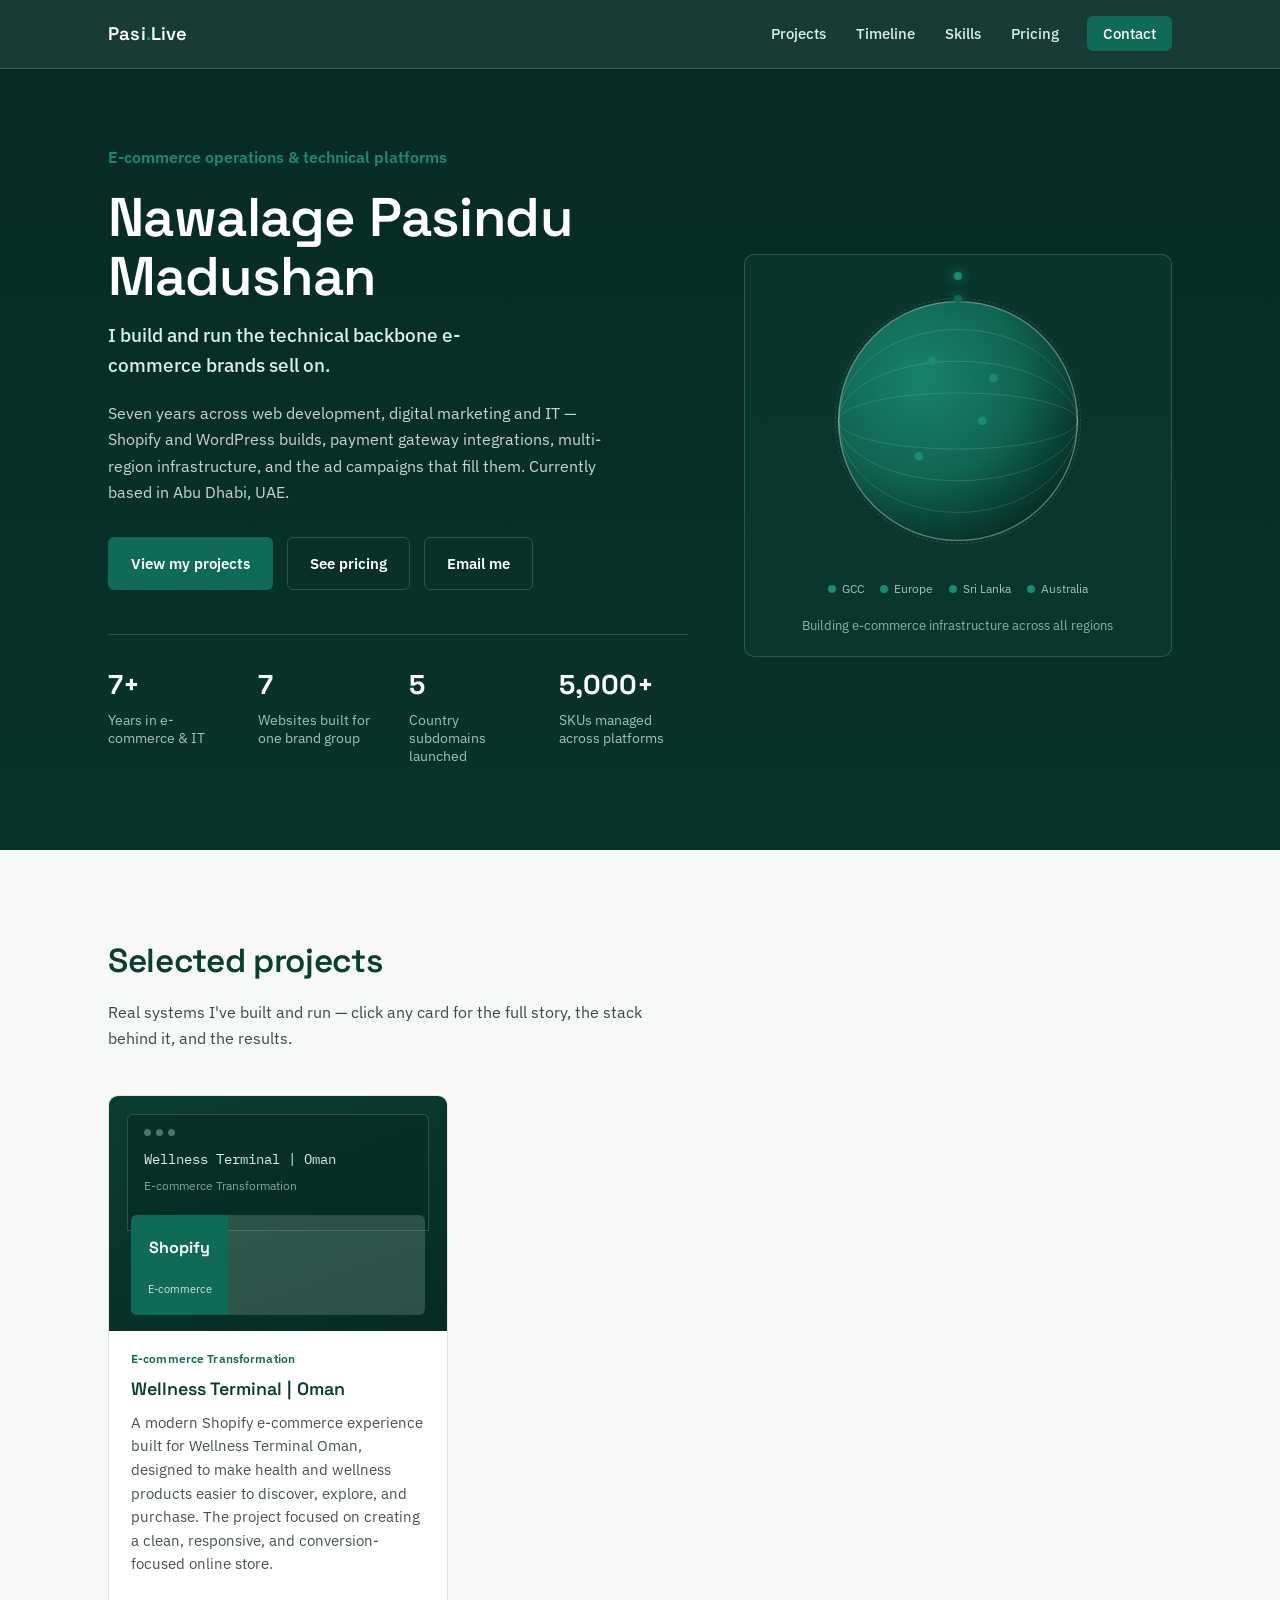
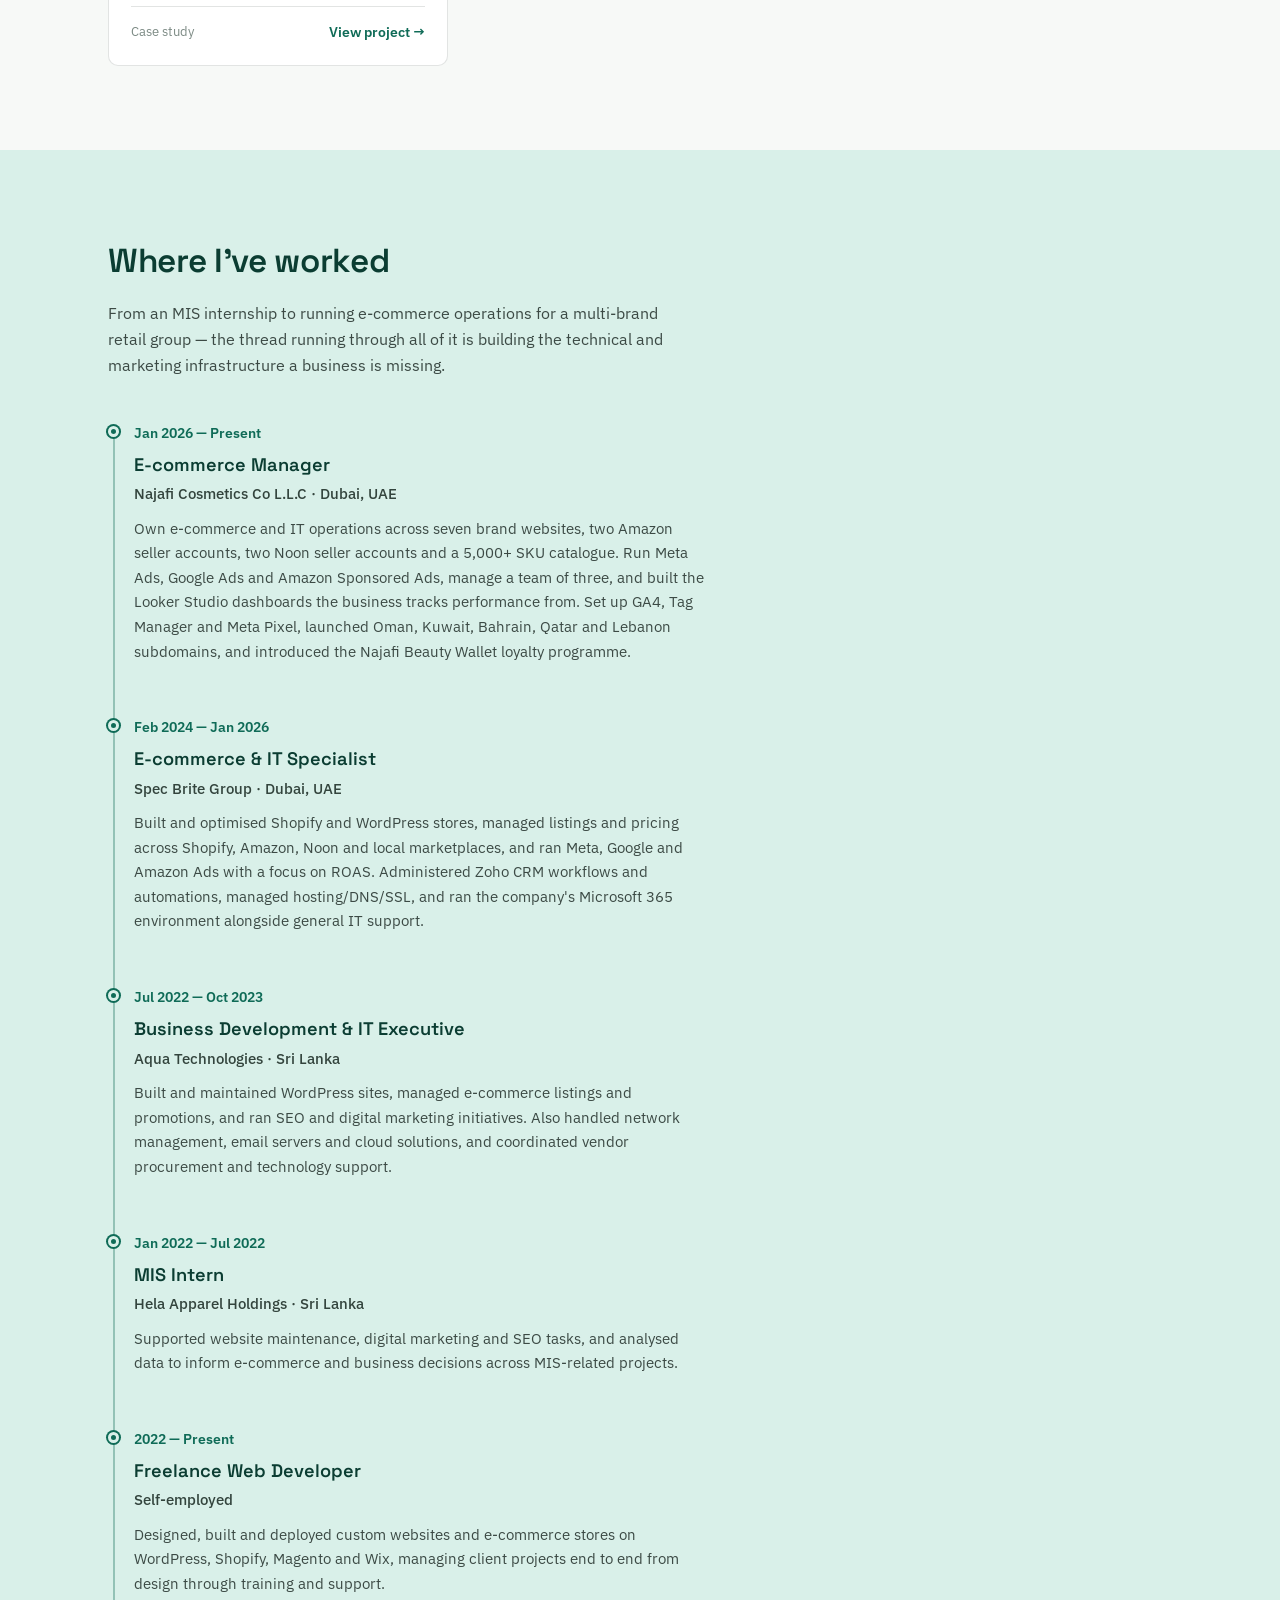
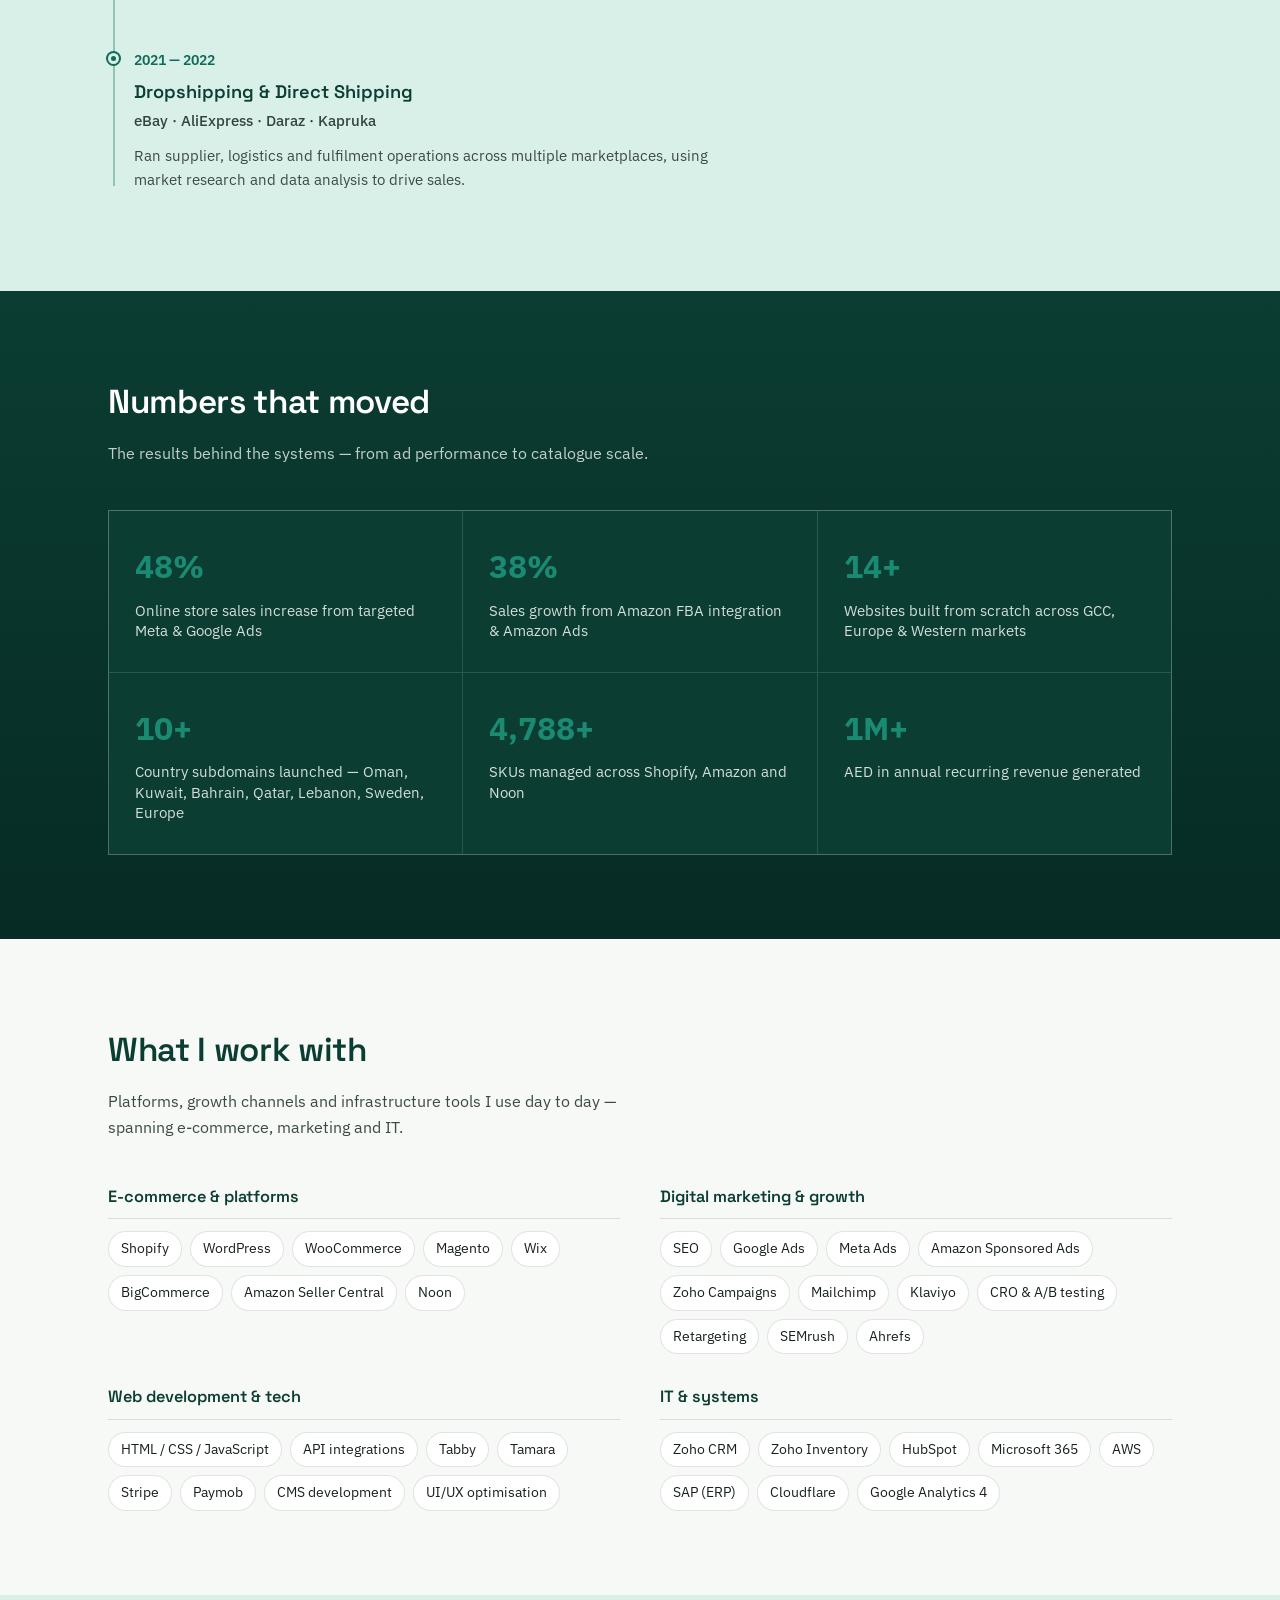
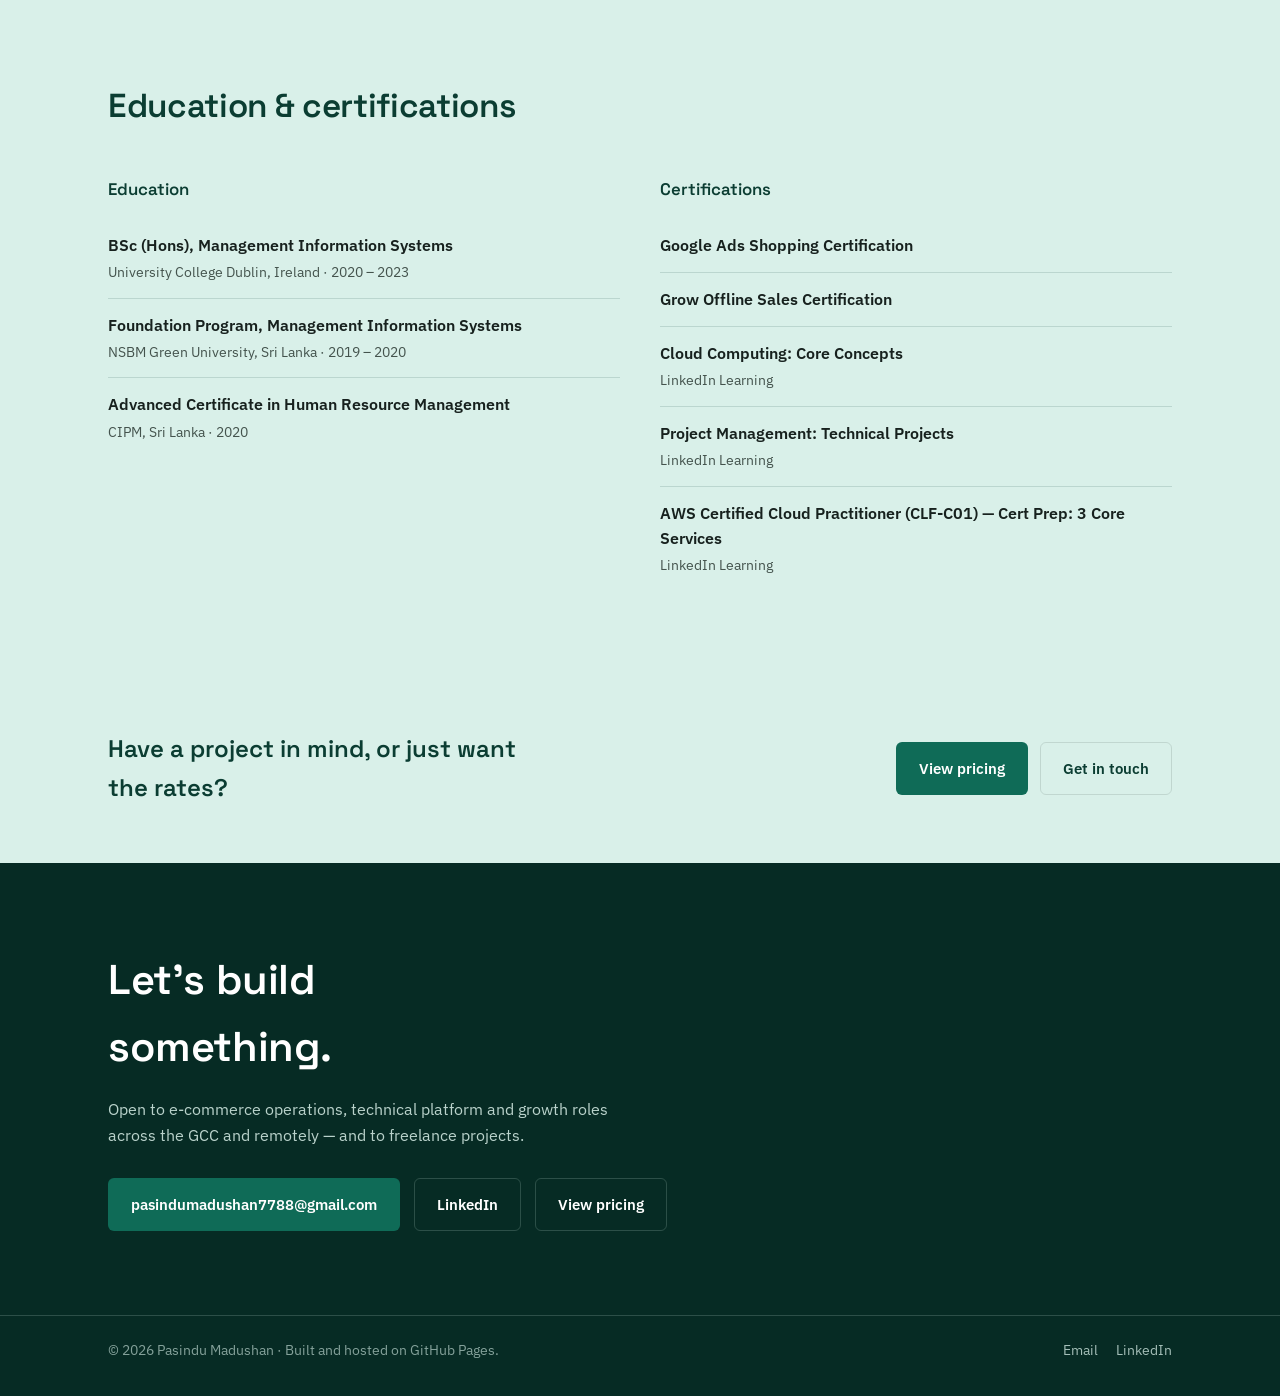
==== commit 92018c3d: "Update index.html" ====
--- a/index.html
+++ b/index.html
@@ -102,7 +102,7 @@
       </div>
       <div class="globe-legend">
         <span><i></i>GCC</span>
-        <span><i></i>Europe Lanka</span>
+        <span><i></i>Europe</span>
         <span><i></i>Sri Lanka</span>
         <span><i></i>Australia</span>
       </div>
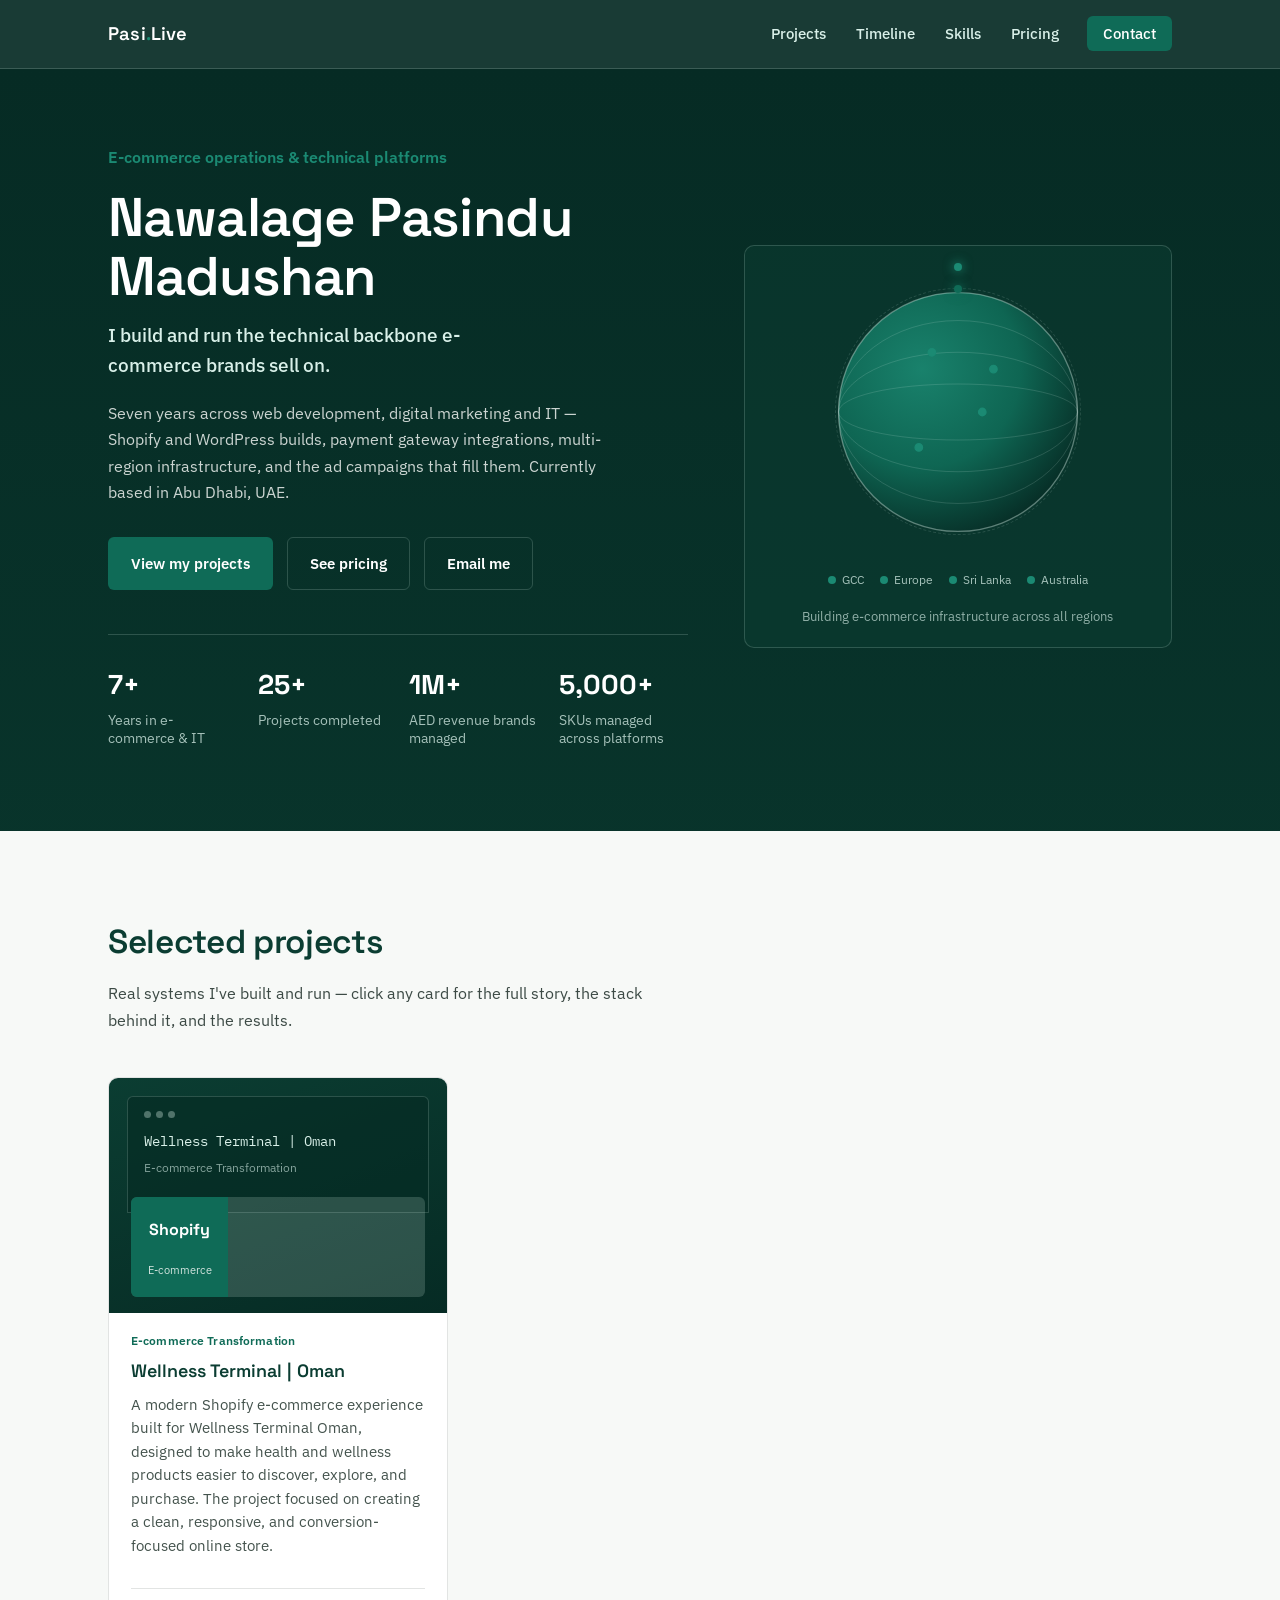
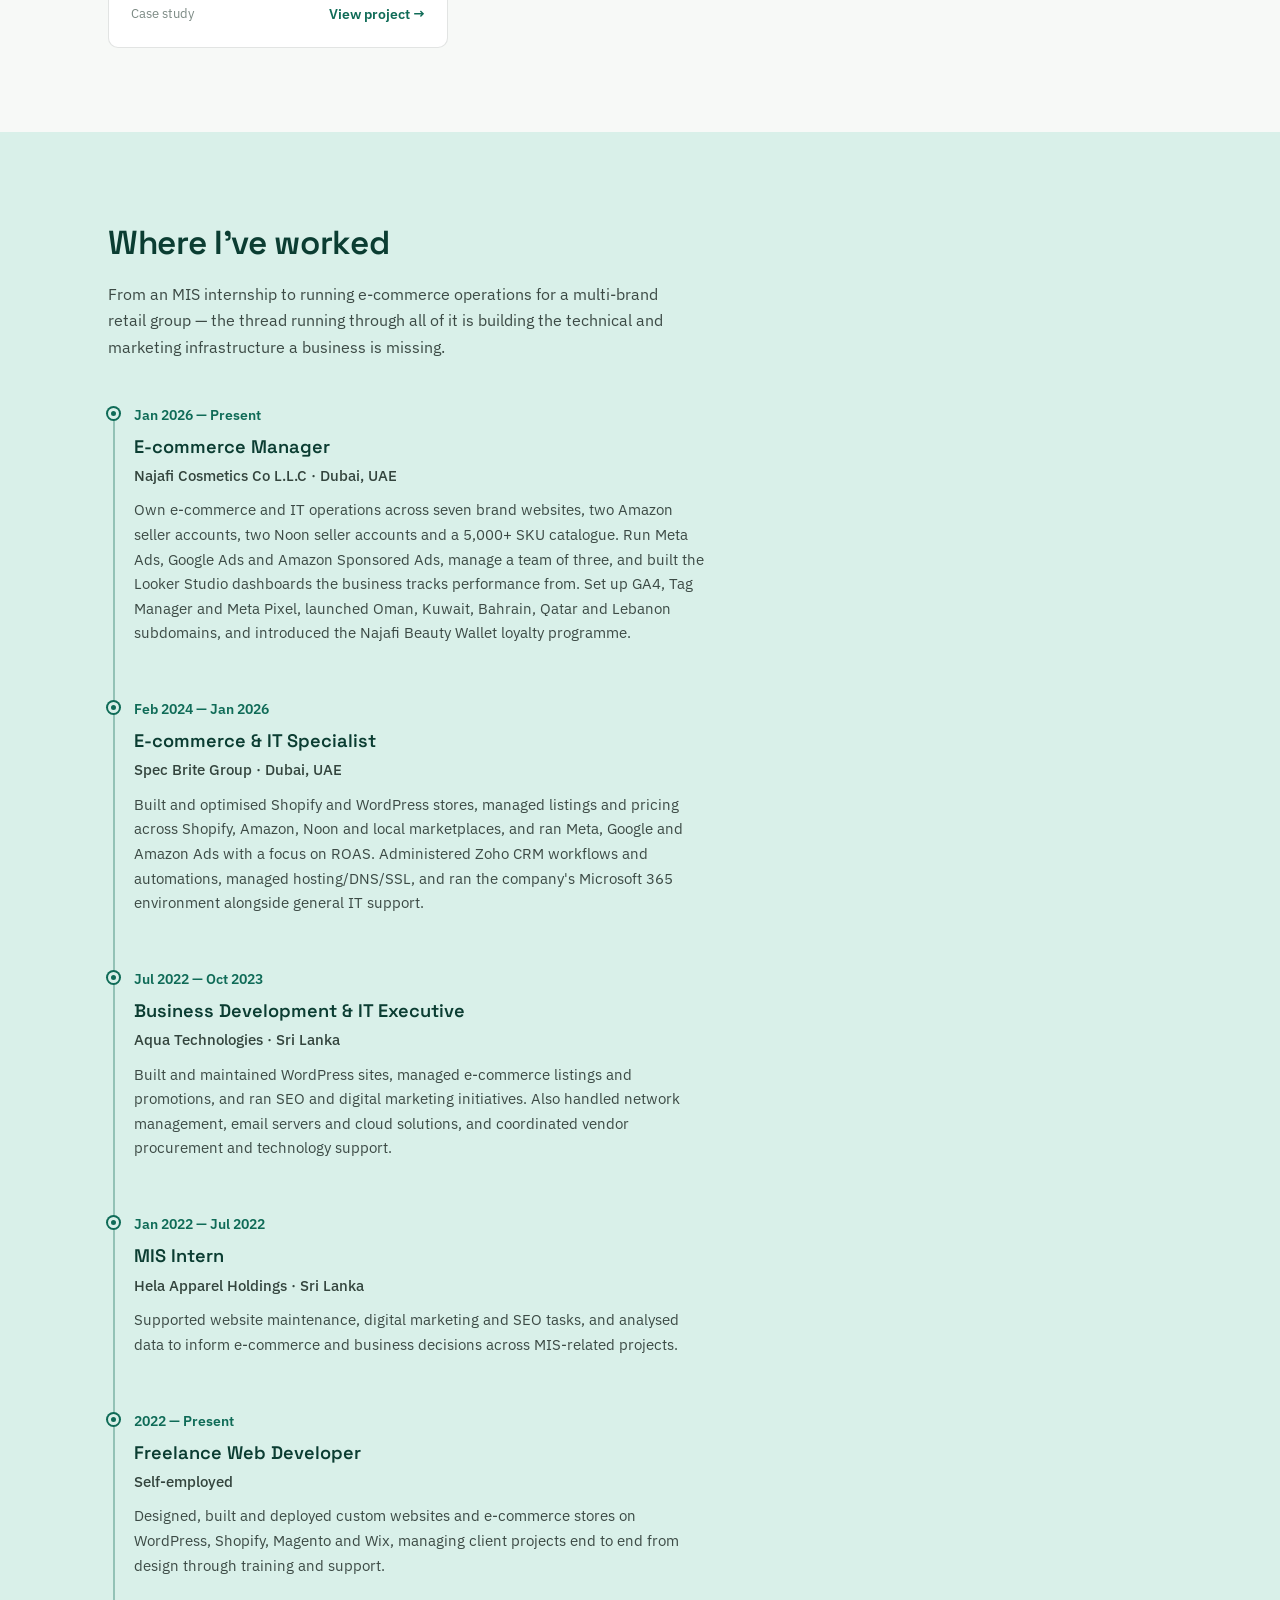
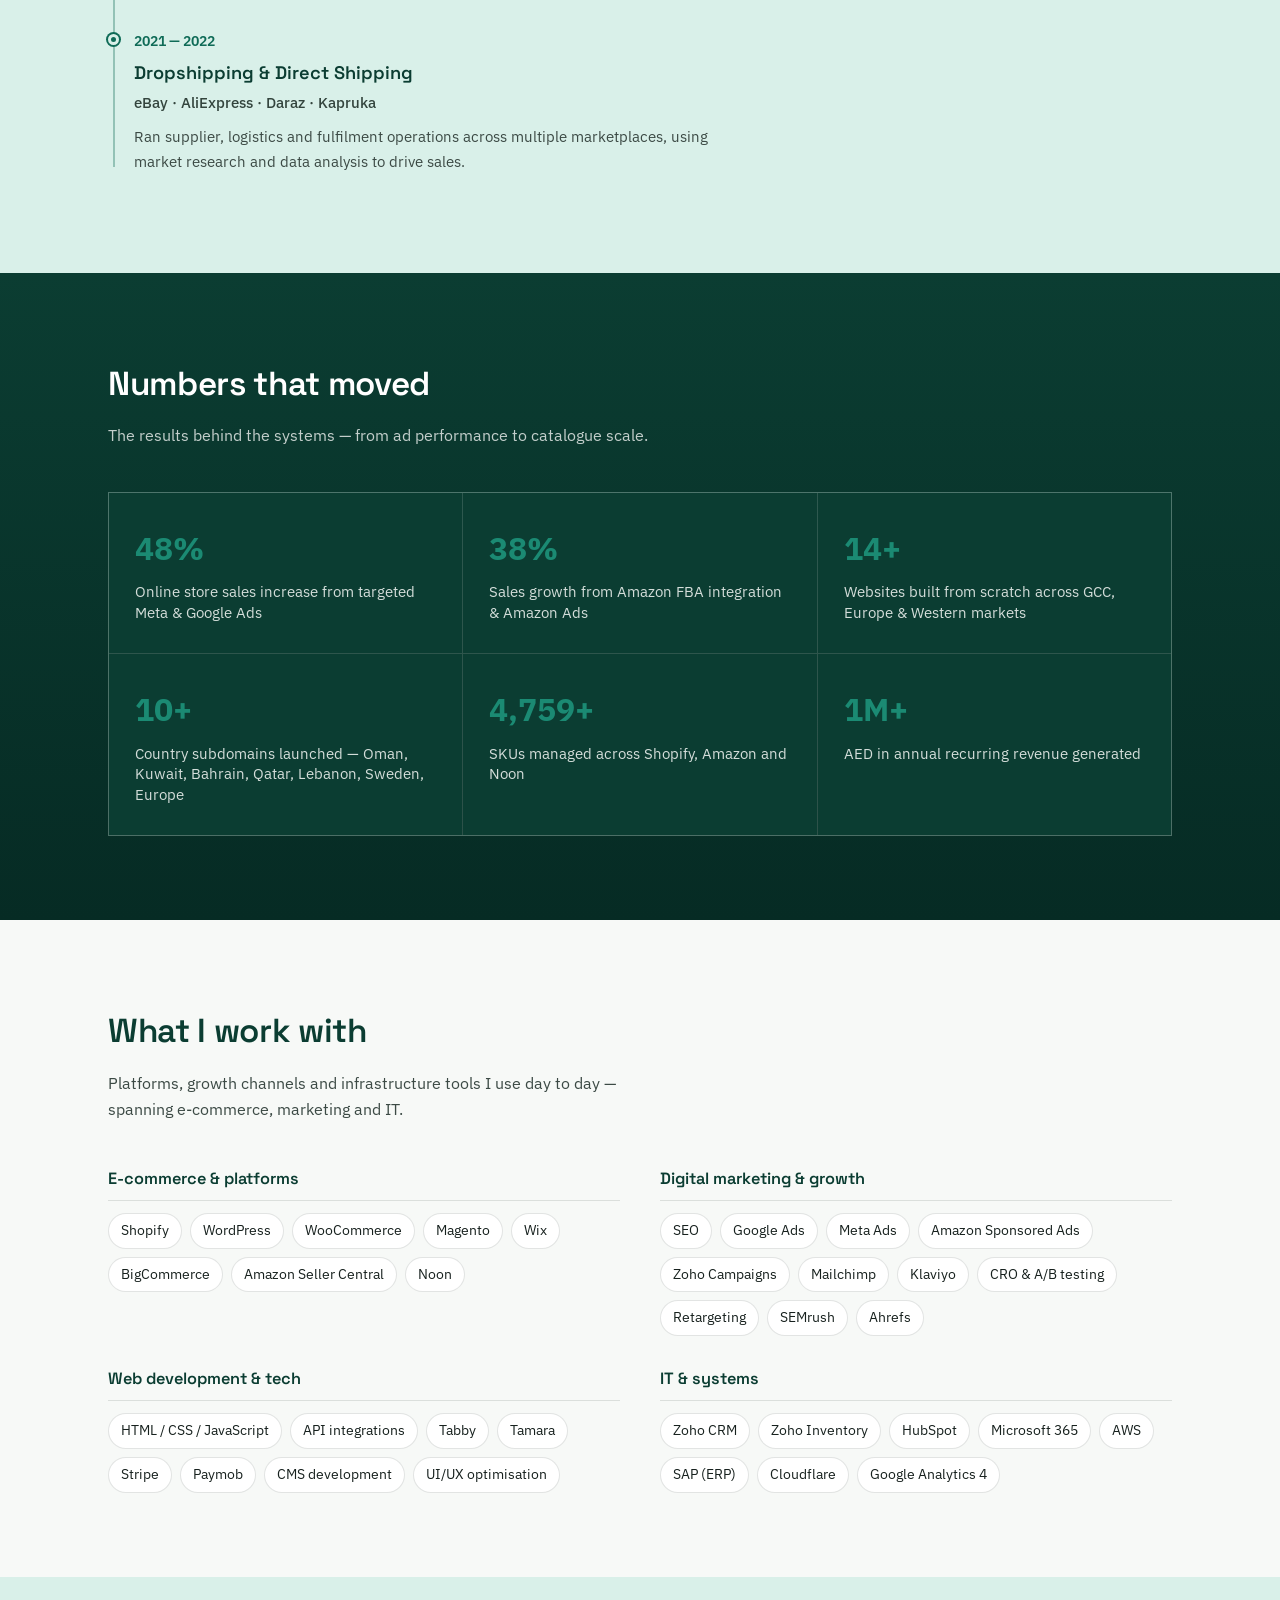
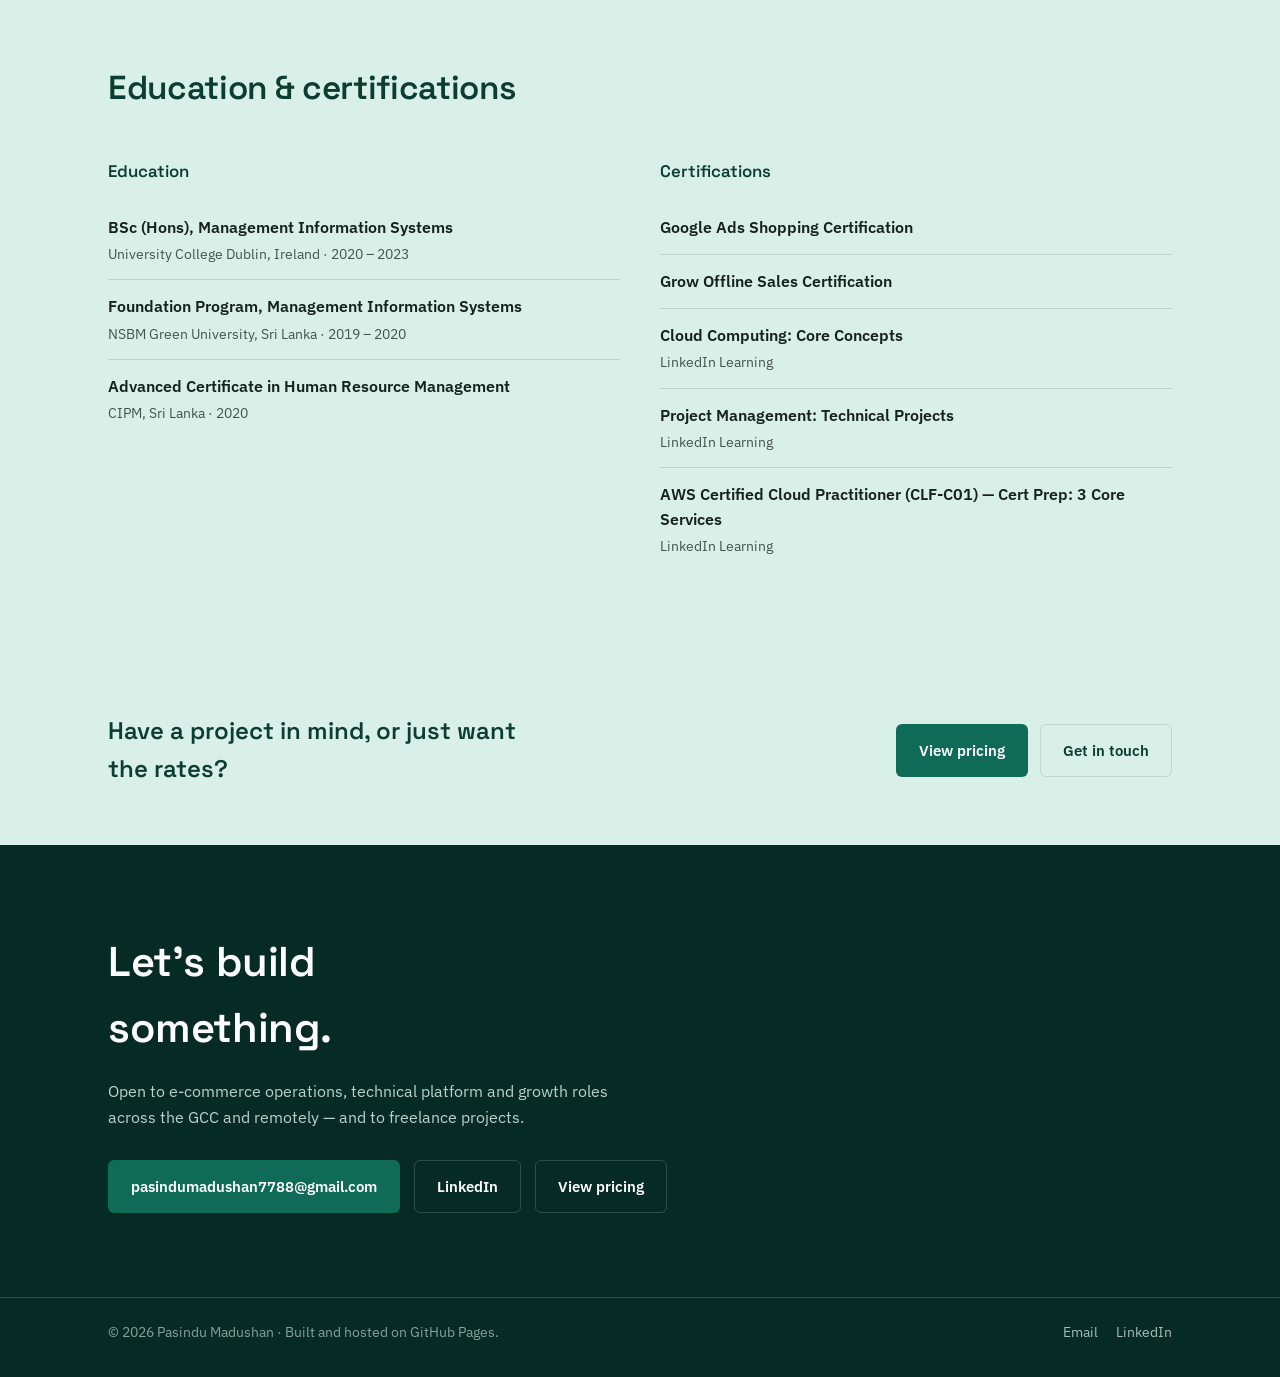
==== commit 98c98291: "Update index.html" ====
--- a/index.html
+++ b/index.html
@@ -46,12 +46,12 @@
           <div class="stat-label">Years in e-commerce &amp; IT</div>
         </div>
         <div>
-          <div class="stat-num" data-count>7</div>
-          <div class="stat-label">Websites built for one brand group</div>
+          <div class="stat-num" data-count>25+</div>
+          <div class="stat-label">Projects completed</div>
         </div>
         <div>
-          <div class="stat-num" data-count>5</div>
-          <div class="stat-label">Country subdomains launched</div>
+          <div class="stat-num" data-count>1M+</div>
+          <div class="stat-label">AED revenue brands managed</div>
         </div>
         <div>
           <div class="stat-num" data-count>5,000+</div>
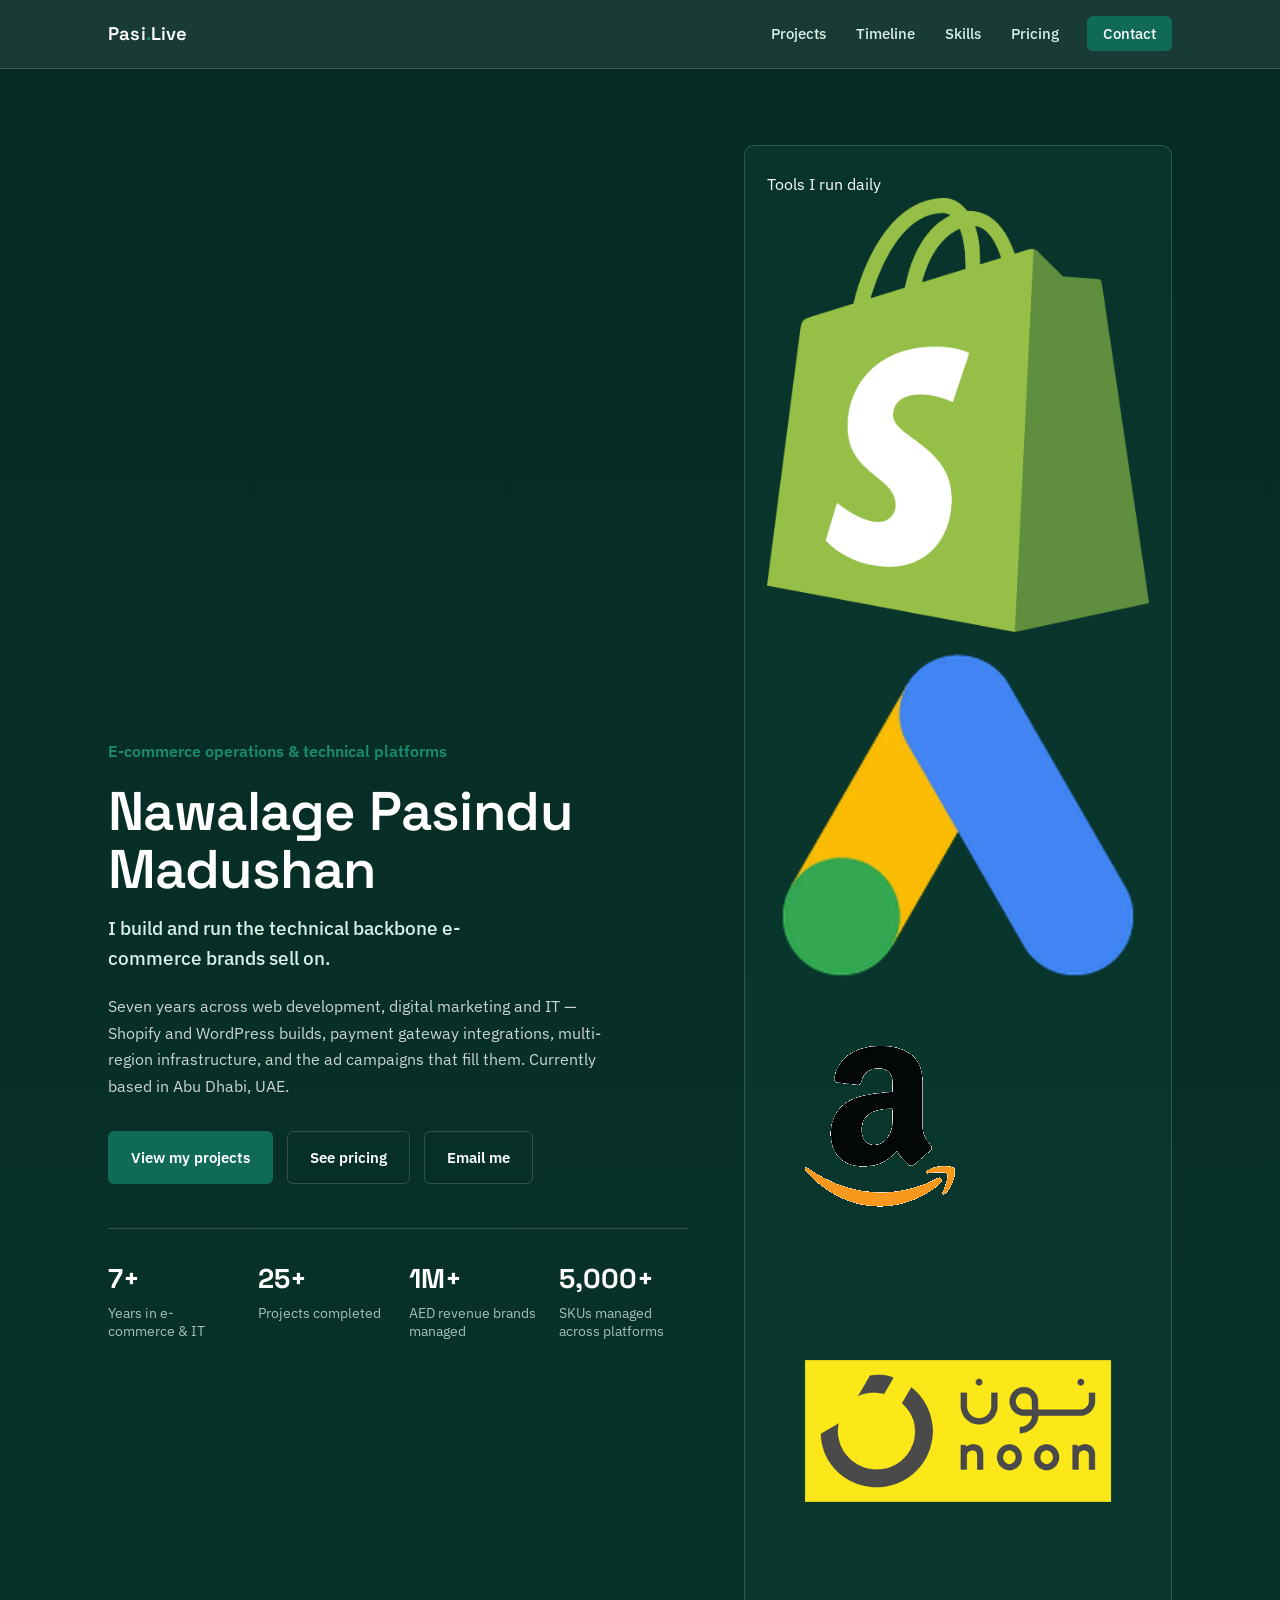
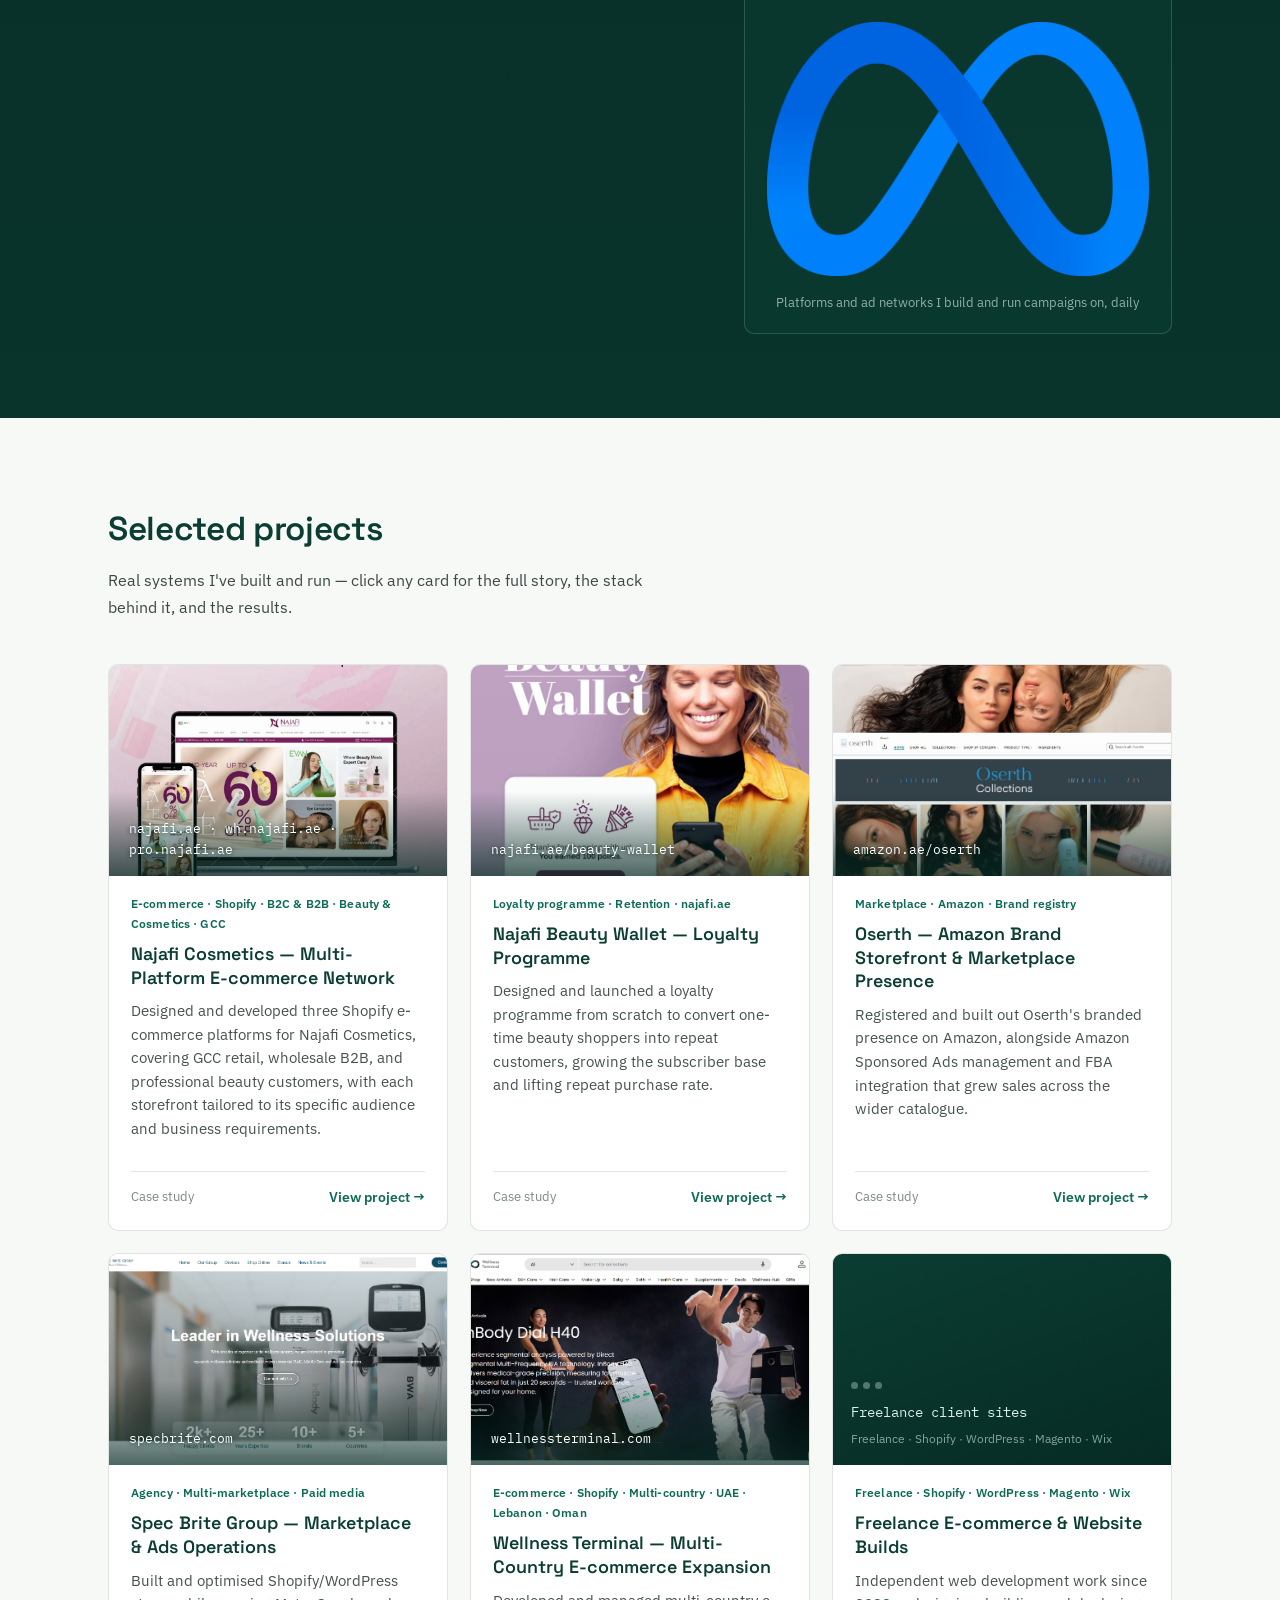
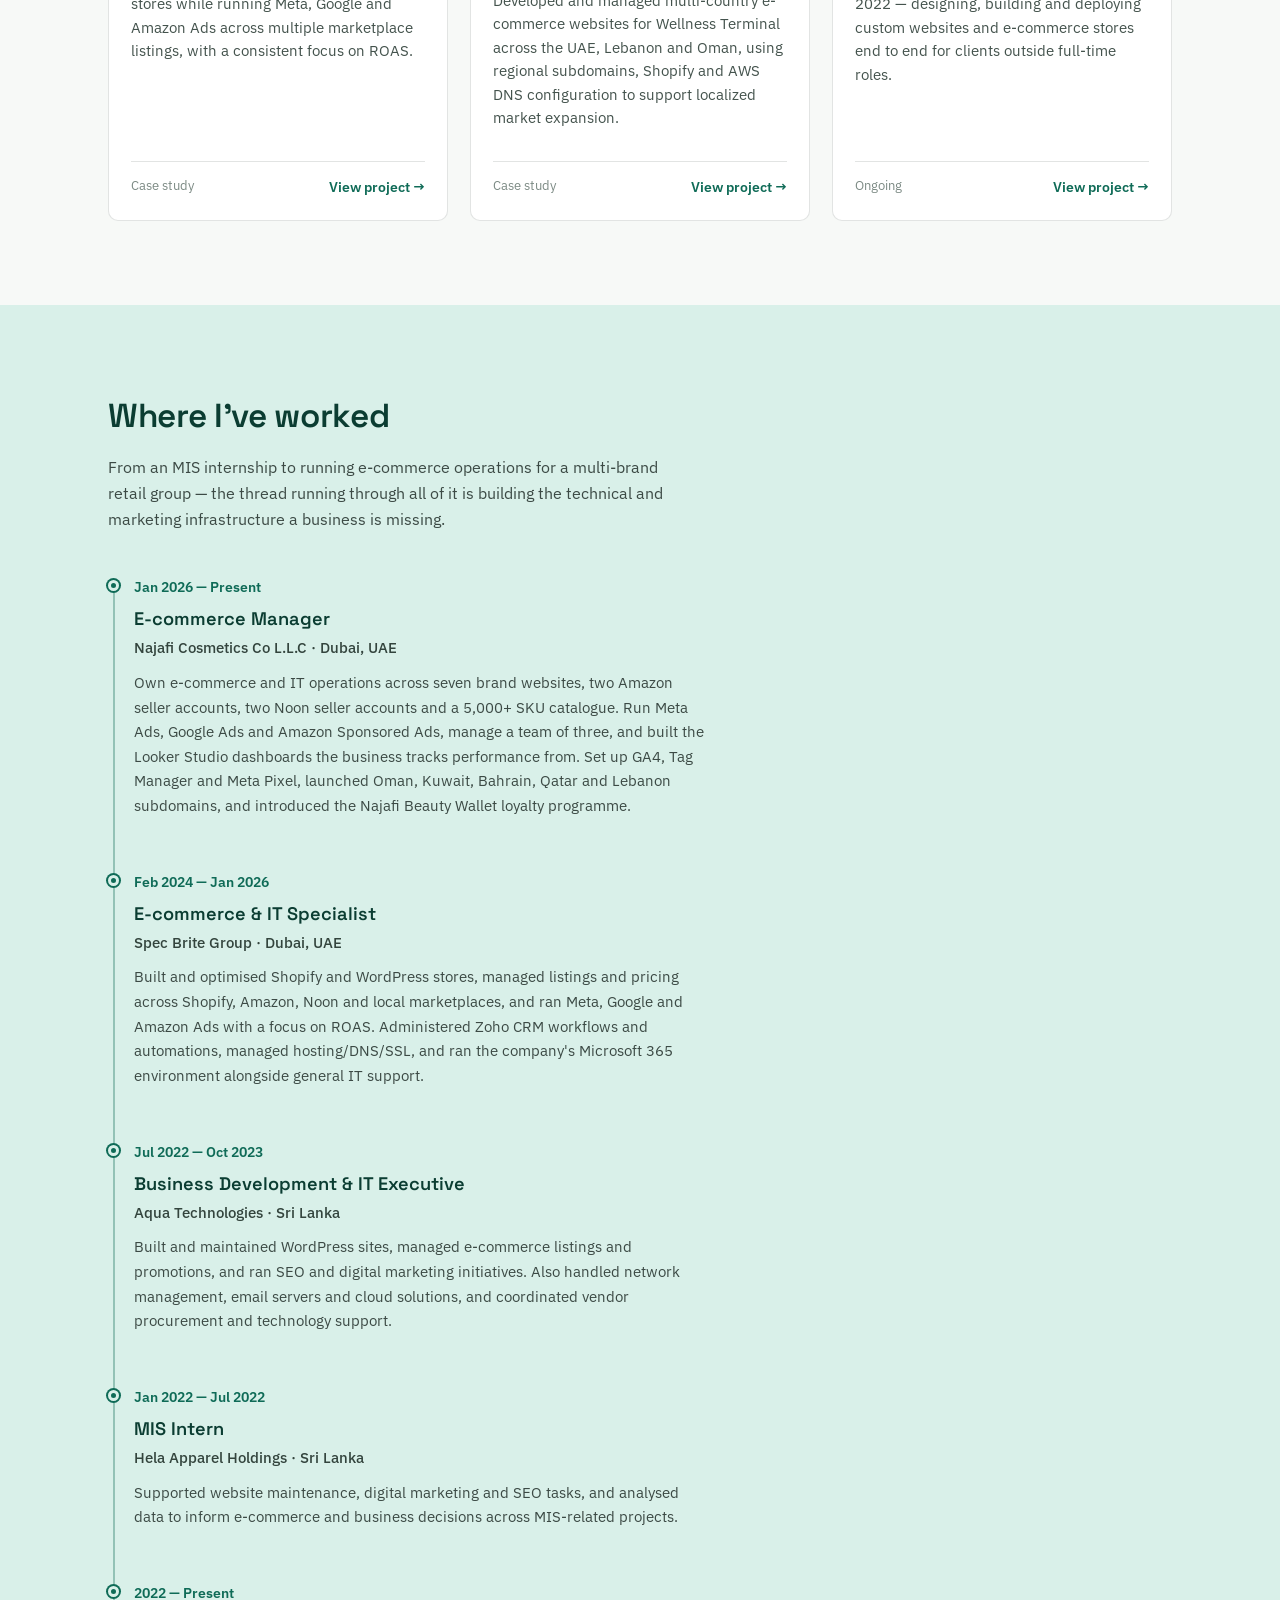
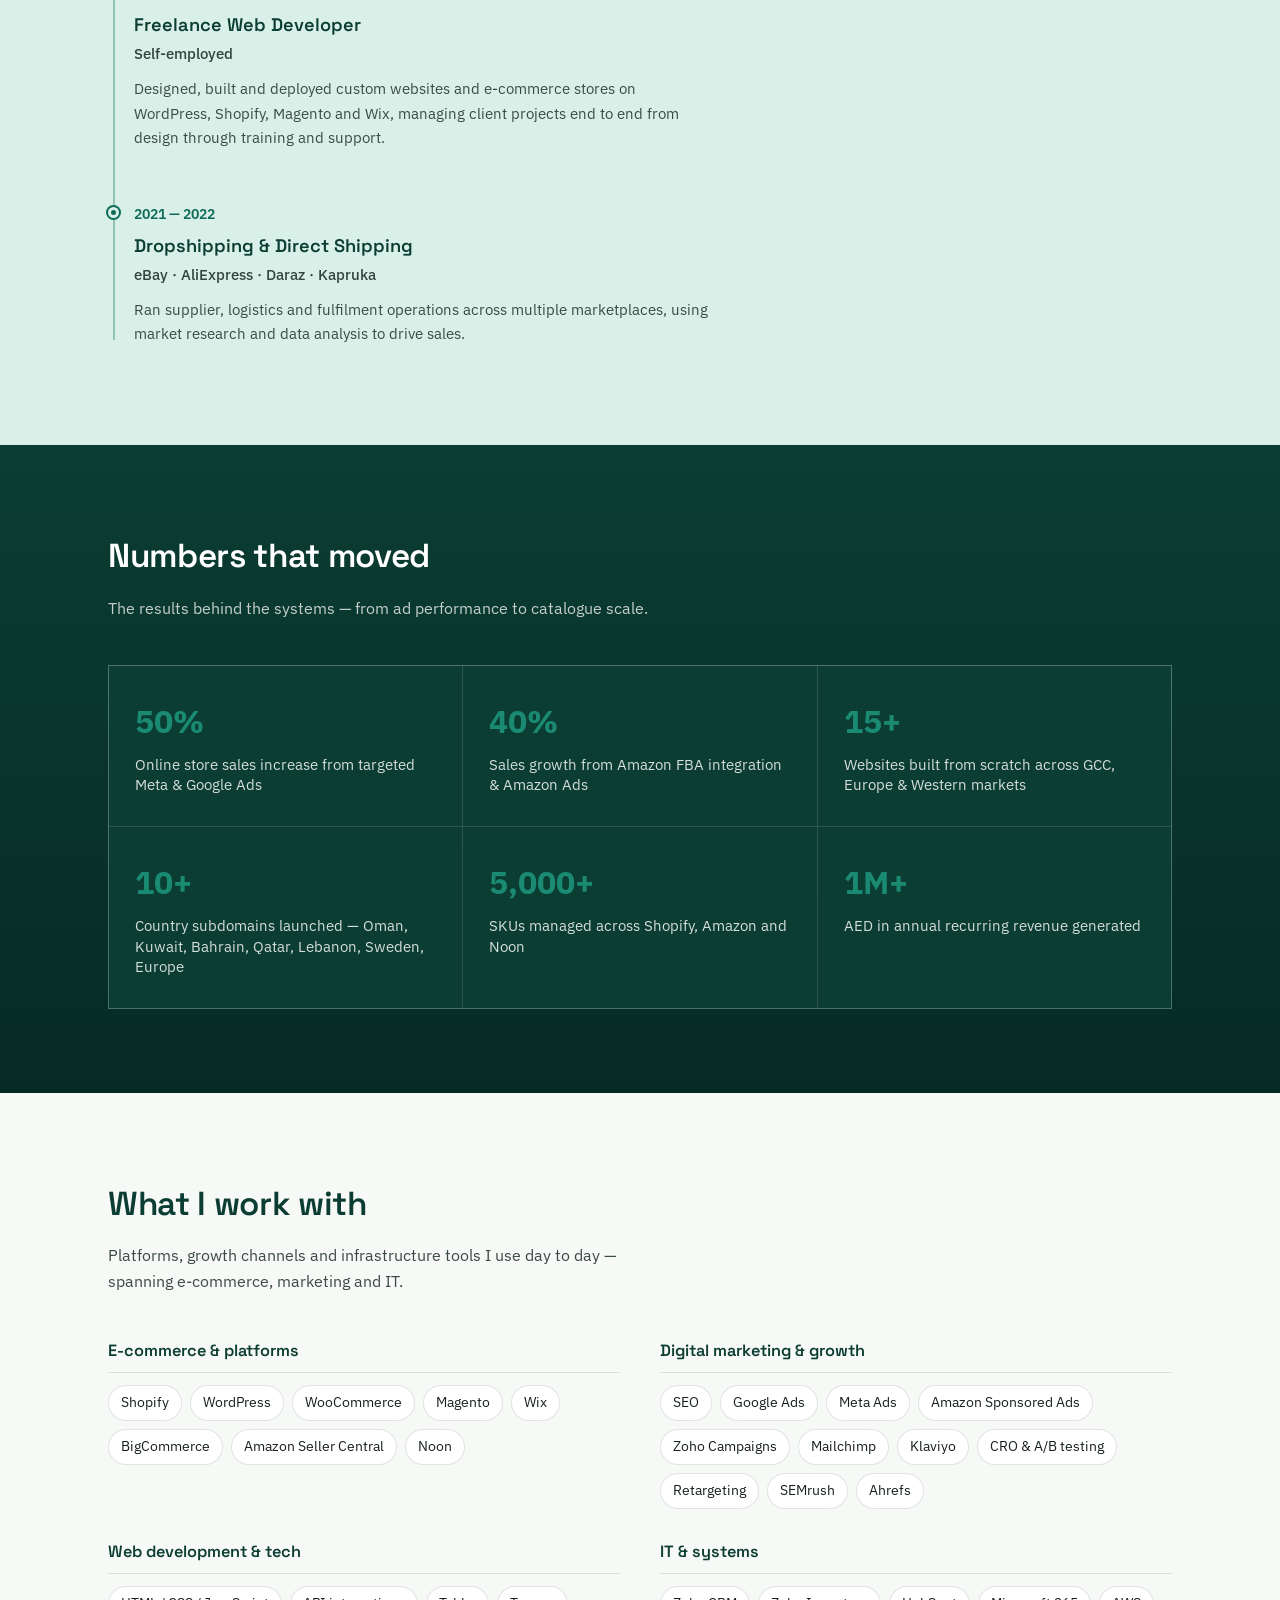
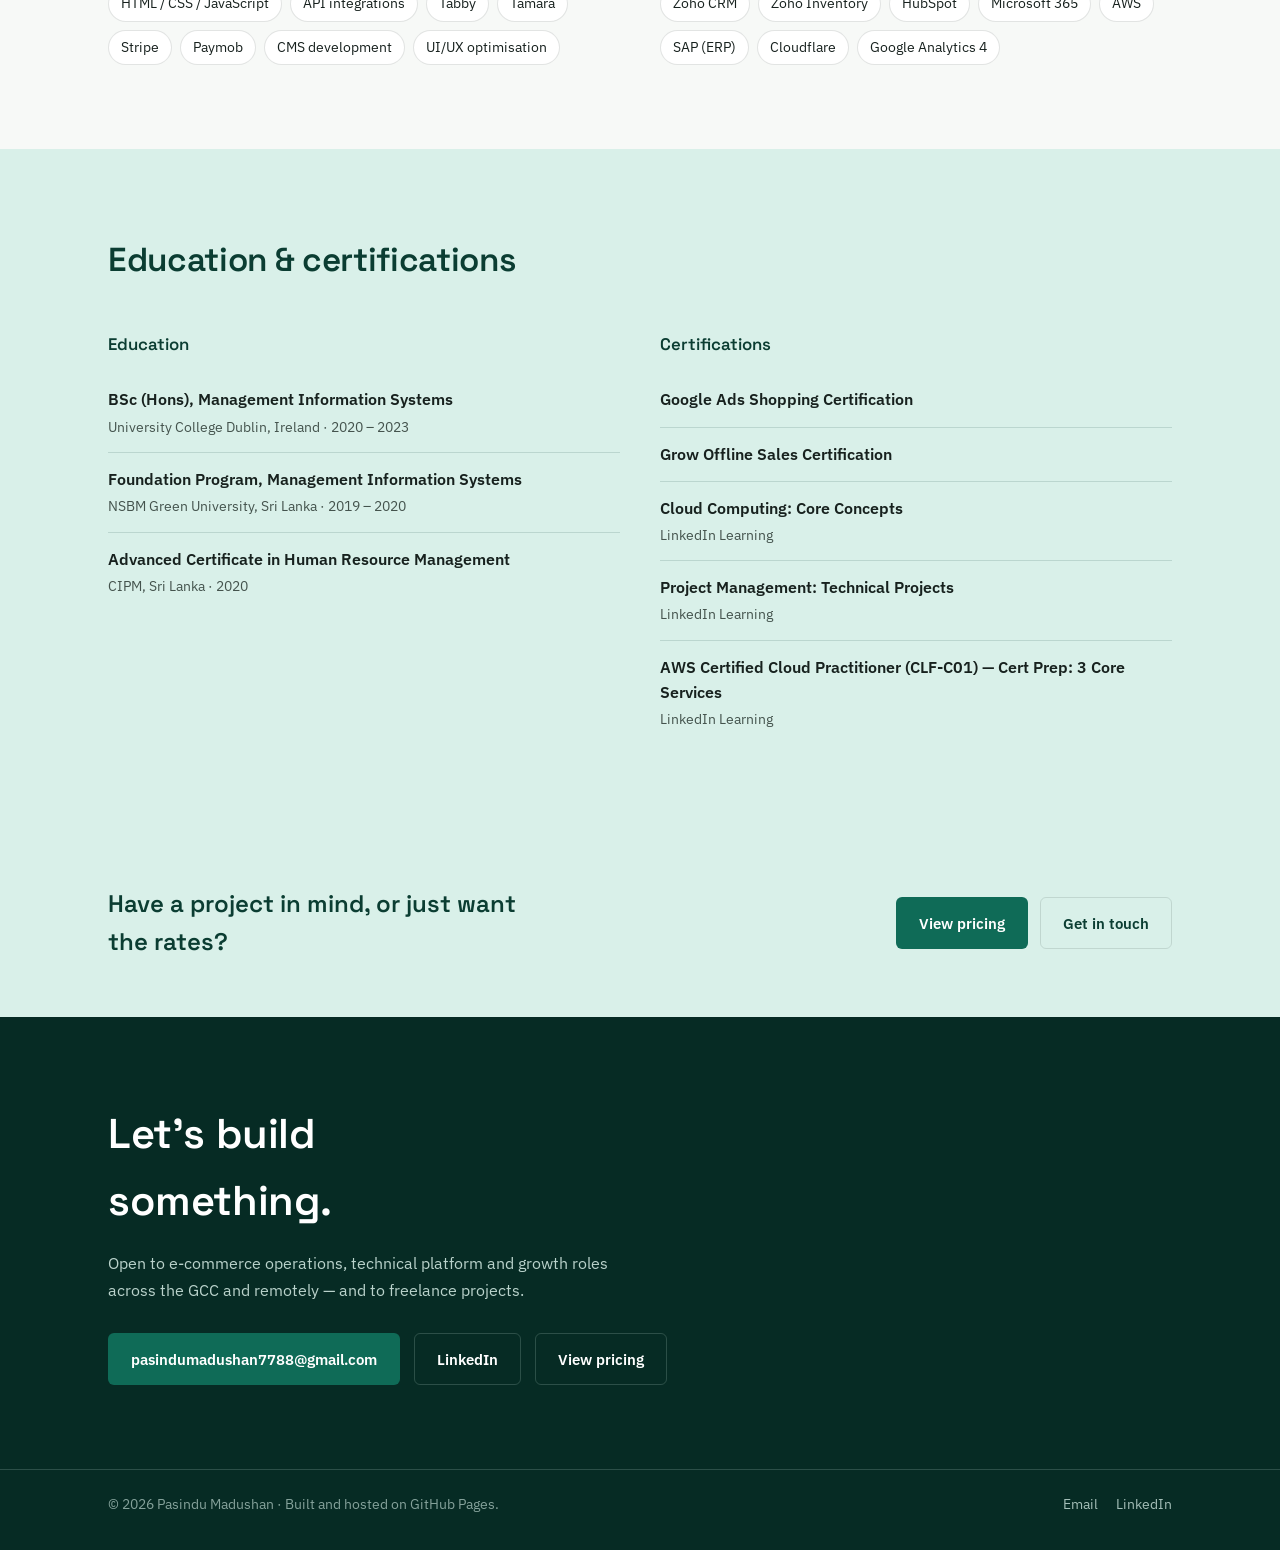
==== commit c1b5d845: "Update index.html" ====
--- a/index.html
+++ b/index.html
@@ -8,7 +8,7 @@
 <link rel="preconnect" href="https://fonts.googleapis.com">
 <link rel="preconnect" href="https://fonts.gstatic.com" crossorigin>
 <link href="https://fonts.googleapis.com/css2?family=Space+Grotesk:wght@400;500;600;700&family=IBM+Plex+Sans:wght@400;500;600&family=IBM+Plex+Mono:wght@500&display=swap" rel="stylesheet">
-<link rel="stylesheet" href="assets/style.css">
+<link rel="stylesheet" href="assets/style.css?v=10">
 </head>
 <body>
 
@@ -61,52 +61,17 @@
     </div>
 
     <div class="net-card">
-      <div class="globe-wrap">
-        <div class="orbit-ring"><span class="orbit-dot"></span></div>
-        <div class="orbit-ring orbit-ring-2"><span class="orbit-dot"></span></div>
-        <svg class="globe-svg" viewBox="0 0 300 300" xmlns="http://www.w3.org/2000/svg" role="img" aria-label="Rotating globe marking the regions Pasindu has built and launched e-commerce infrastructure in: UAE, Sri Lanka, Sweden and wider Europe">
-          <defs>
-            <radialGradient id="globeGrad" cx="35%" cy="32%" r="75%">
-              <stop offset="0%" stop-color="#1B8A73"/>
-              <stop offset="55%" stop-color="#0F6B57"/>
-              <stop offset="100%" stop-color="#062B24"/>
-            </radialGradient>
-          </defs>
-          <circle class="globe-sphere" cx="150" cy="150" r="128" fill="url(#globeGrad)"/>
-          <ellipse class="lat-line" cx="150" cy="150" rx="128" ry="30"/>
-          <ellipse class="lat-line" cx="150" cy="150" rx="128" ry="64"/>
-          <ellipse class="lat-line" cx="150" cy="150" rx="128" ry="98"/>
-          <ellipse class="meridian m1" cx="150" cy="150" rx="0" ry="128"/>
-          <ellipse class="meridian m2" cx="150" cy="150" rx="0" ry="128"/>
-          <ellipse class="meridian m3" cx="150" cy="150" rx="0" ry="128"/>
-          <ellipse class="meridian m4" cx="150" cy="150" rx="0" ry="128"/>
-          <ellipse class="meridian m5" cx="150" cy="150" rx="0" ry="128"/>
-          <circle class="globe-outline" cx="150" cy="150" r="128"/>
-          <g class="loc d1">
-            <circle class="loc-ping" cx="176" cy="150" r="4"/>
-            <circle class="loc-dot" cx="176" cy="150" r="4"/>
-          </g>
-          <g class="loc d2">
-            <circle class="loc-ping" cx="108" cy="188" r="4"/>
-            <circle class="loc-dot" cx="108" cy="188" r="4"/>
-          </g>
-          <g class="loc d3">
-            <circle class="loc-ping" cx="122" cy="86" r="4"/>
-            <circle class="loc-dot" cx="122" cy="86" r="4"/>
-          </g>
-          <g class="loc d4">
-            <circle class="loc-ping" cx="188" cy="104" r="4"/>
-            <circle class="loc-dot" cx="188" cy="104" r="4"/>
-          </g>
-        </svg>
-      </div>
-      <div class="globe-legend">
-        <span><i></i>GCC</span>
-        <span><i></i>Europe</span>
-        <span><i></i>Sri Lanka</span>
-        <span><i></i>Australia</span>
-      </div>
-      <div class="cap">Building e-commerce infrastructure across all regions</div>
+      <div class="orbit-wrap">
+        <div class="orbit-ring-deco"></div>
+        <div class="orbit-ring-deco orbit-ring-deco-2"></div>
+        <div class="orbit-hub"><span>Tools I run daily</span></div>
+        <div class="orbit-logo op1"><img src="images/shopify.png" alt="Shopify"></div>
+        <div class="orbit-logo op2"><img src="images/google-ads.webp" alt="Google Ads"></div>
+        <div class="orbit-logo op3"><img src="images/amazon.png" alt="Amazon"></div>
+        <div class="orbit-logo op4"><img src="images/noon.png" alt="Noon"></div>
+        <div class="orbit-logo op5"><img src="images/meta.png" alt="Meta"></div>
+      </div>
+      <div class="cap">Platforms and ad networks I build and run campaigns on, daily</div>
     </div>
   </div>
 </header>
@@ -332,7 +297,7 @@
   </div>
 </footer>
 
-<script src="assets/site.js"></script>
+<script src="assets/site.js?v=10"></script>
 <script>
   loadProjects().then(function (projects) {
     renderProjectCards(document.getElementById('projectGrid'), projects);
--- a/assets/style.css
+++ b/assets/style.css
@@ -296,16 +296,30 @@
 }
 .project-card:hover{ border-color:var(--emerald); transform:translateY(-2px); }
 .card-visual{
+  position:relative;
   background:linear-gradient(160deg, var(--deep-emerald), var(--dark-forest));
-  padding:18px 18px 0;
-  color:var(--pure-white);
-}
-.card-browserbar{
-  background:rgba(6,43,36,0.65);
-  border:1px solid var(--line-dark);
-  border-radius:6px 6px 0 0;
-  padding:14px 16px 34px;
-}
+  background-size:cover;
+  background-position:center;
+  color:var(--pure-white);
+  aspect-ratio:16 / 10;
+  display:flex;
+  flex-direction:column;
+  justify-content:flex-end;
+}
+.card-visual.has-image::before{
+  content:"";
+  position:absolute; inset:0;
+  background:linear-gradient(180deg, rgba(6,43,36,0) 0%, rgba(6,43,36,0.02) 60%, rgba(6,43,36,0.72) 100%);
+}
+.card-photo-label{
+  font-family:'IBM Plex Mono', monospace;
+  font-size:0.82rem;
+  color:var(--pure-white);
+  padding:16px 20px;
+  text-shadow:0 1px 4px rgba(6,43,36,0.85);
+}
+.card-visual > *{ position:relative; z-index:1; }
+.card-browserbar{ padding:16px 18px; }
 .card-browserbar .dots{ display:flex; gap:5px; margin-bottom:12px; }
 .card-browserbar .dots span{ width:7px; height:7px; border-radius:50%; background:rgba(217,240,233,0.35); display:block; }
 .card-browserbar .domain{
@@ -319,22 +333,19 @@
   color:rgba(217,240,233,0.6);
 }
 .card-stats{
-  display:grid;
-  grid-template-columns:repeat(3,1fr);
-  gap:1px;
-  background:var(--line-dark);
-  transform:translateY(-16px);
-  border-radius:6px;
-  overflow:hidden;
-  margin:0 4px;
+  display:flex;
+  flex-wrap:wrap;
+  gap:8px;
+  margin-top:16px;
 }
 .card-stats div{
-  background:var(--emerald);
-  padding:10px 8px;
-  text-align:center;
-}
-.card-stats .v{ font-family:'Space Grotesk', sans-serif; font-weight:700; font-size:1rem; color:var(--pure-white); }
-.card-stats .l{ font-size:0.66rem; color:rgba(247,249,247,0.85); margin-top:2px; line-height:1.2; }
+  font-size:0.85rem;
+  padding:6px 12px;
+  background:var(--pure-white);
+  border:1px solid var(--line);
+  border-radius:20px;
+  color:var(--charcoal);
+}
 .card-body{ padding:18px 22px 22px; flex:1; display:flex; flex-direction:column; }
 .card-tag{ font-size:0.78rem; color:var(--emerald); font-weight:600; letter-spacing:0.01em; }
 .card-body h3{ margin-top:8px; font-size:1.12rem; color:var(--deep-emerald); font-weight:600; line-height:1.32; }
@@ -374,11 +385,27 @@
   max-width:62ch;
   font-size:1.03rem;
 }
+.detail-visual{
+  position:relative;
+  margin-top:36px;
+  border-radius:8px 8px 0 0;
+  overflow:hidden;
+  background-size:cover;
+  background-position:center;
+  aspect-ratio:16 / 7;
+  display:flex;
+  flex-direction:column;
+  justify-content:flex-end;
+}
+.detail-visual.has-image::before{
+  content:"";
+  position:absolute; inset:0;
+  background:linear-gradient(180deg, rgba(6,43,36,0) 0%, rgba(6,43,36,0.02) 60%, rgba(6,43,36,0.6) 100%);
+}
+.detail-visual > *{ position:relative; z-index:1; }
 .detail-browserbar{
-  margin-top:36px;
   background:rgba(6,43,36,0.6);
   border:1px solid var(--line-dark);
-  border-radius:8px 8px 0 0;
   padding:14px 20px;
 }
 .detail-stats{
@@ -386,6 +413,8 @@
   grid-template-columns:repeat(4,1fr);
   gap:1px;
   background:var(--line-dark);
+  border-radius:0 0 8px 8px;
+  overflow:hidden;
 }
 .detail-stats div{ background:var(--emerald); padding:20px 16px; text-align:center; }
 .detail-stats .v{ font-family:'Space Grotesk', sans-serif; font-weight:700; font-size:1.5rem; color:var(--pure-white); }
@@ -600,9 +629,19 @@
 
 @media (max-width: 620px){
   .nav-links{
-    position:fixed; inset:68px 0 auto 0; background:var(--dark-forest); flex-direction:column; gap:0;
-    padding:8px 28px 18px; border-bottom:1px solid var(--line-dark);
-    transform:translateY(-8px); opacity:0; pointer-events:none; transition:opacity 0.2s ease, transform 0.2s ease;
+    position: fixed;
+        inset: 68px 0 auto 0;
+        background: var(--dark-forest);
+        /* gap: 0; */
+        padding: 8px 28px 18px;
+        border-bottom: 1px solid var(--line-dark);
+        transform: translateY(-8px);
+        opacity: 0;
+        pointer-events: none;
+        transition: opacity 0.2s ease, transform 0.2s ease;
+        display: flex;
+        flex-direction: column;
+        align-items: flex-end;
   }
   .nav-links.open{ opacity:1; transform:translateY(0); pointer-events:auto; }
   .nav-links a{ padding:12px 0; border-bottom:1px solid var(--line-dark); width:100%; }
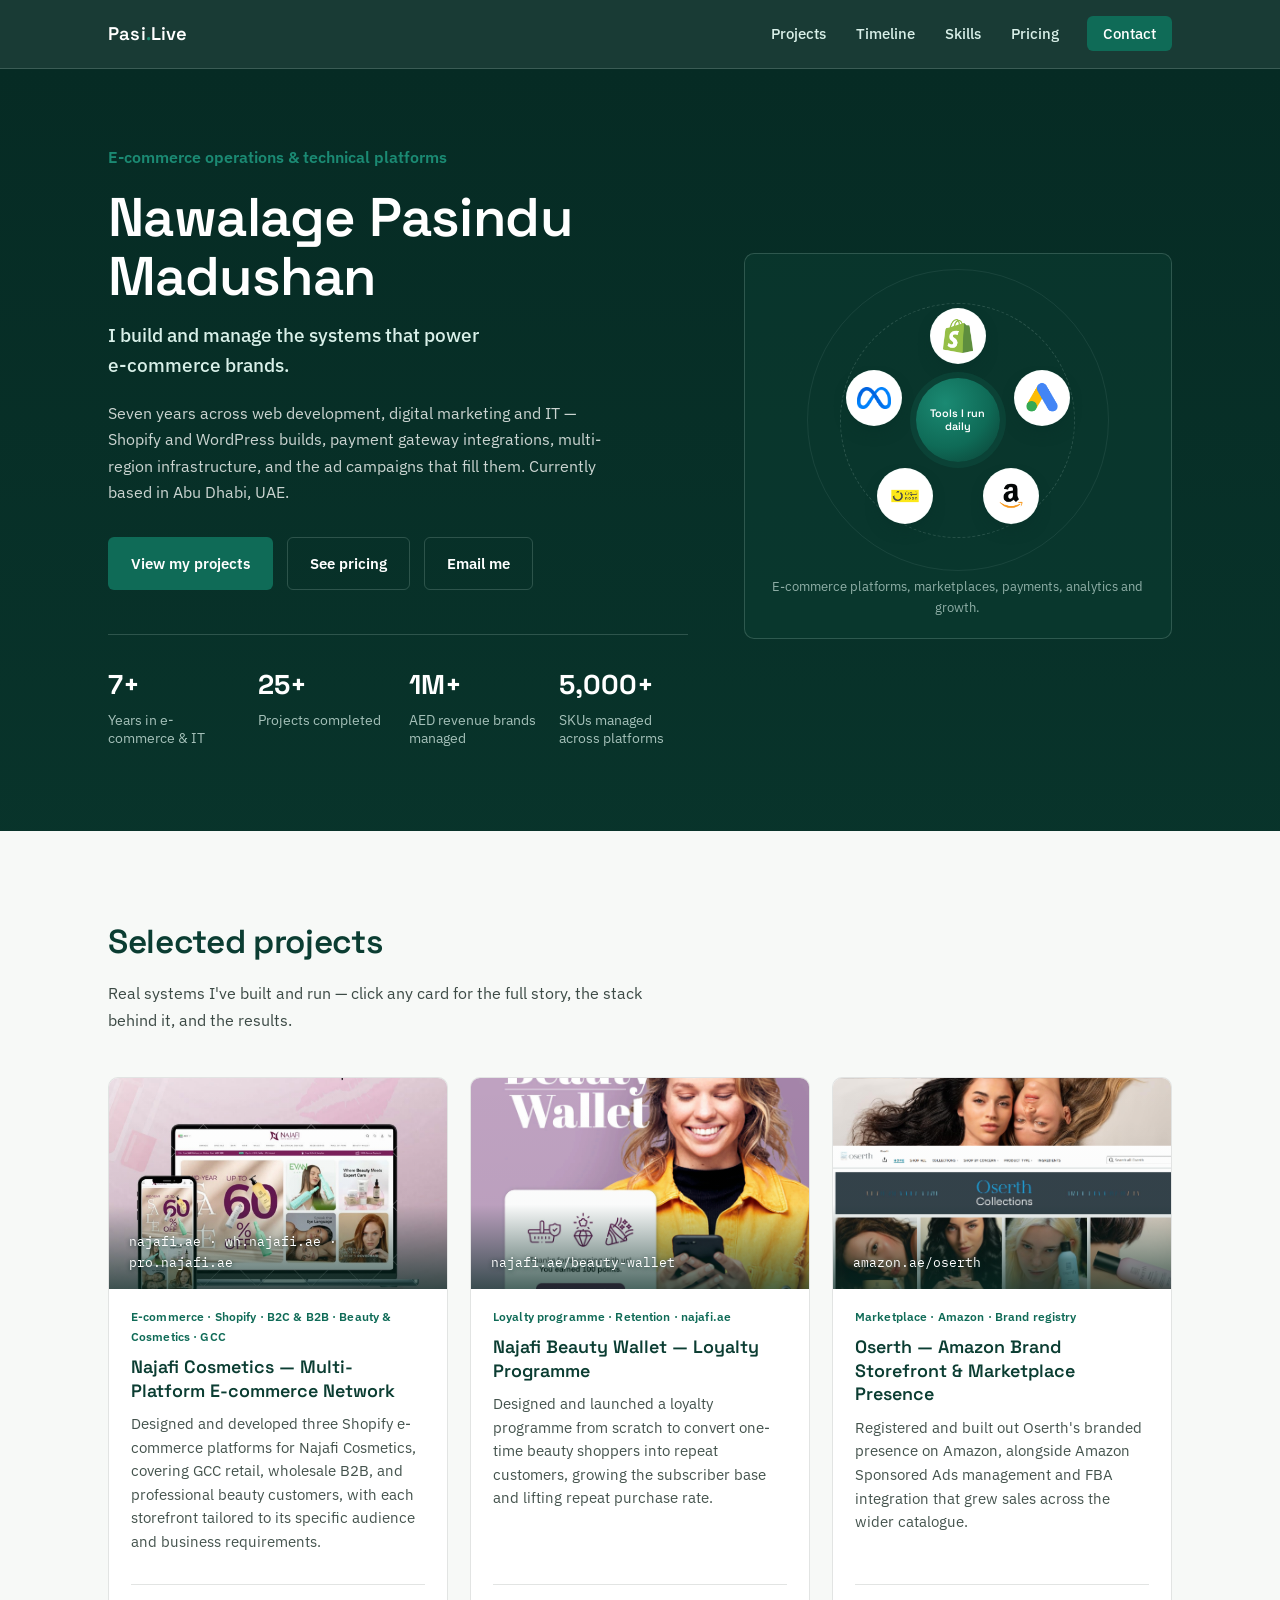
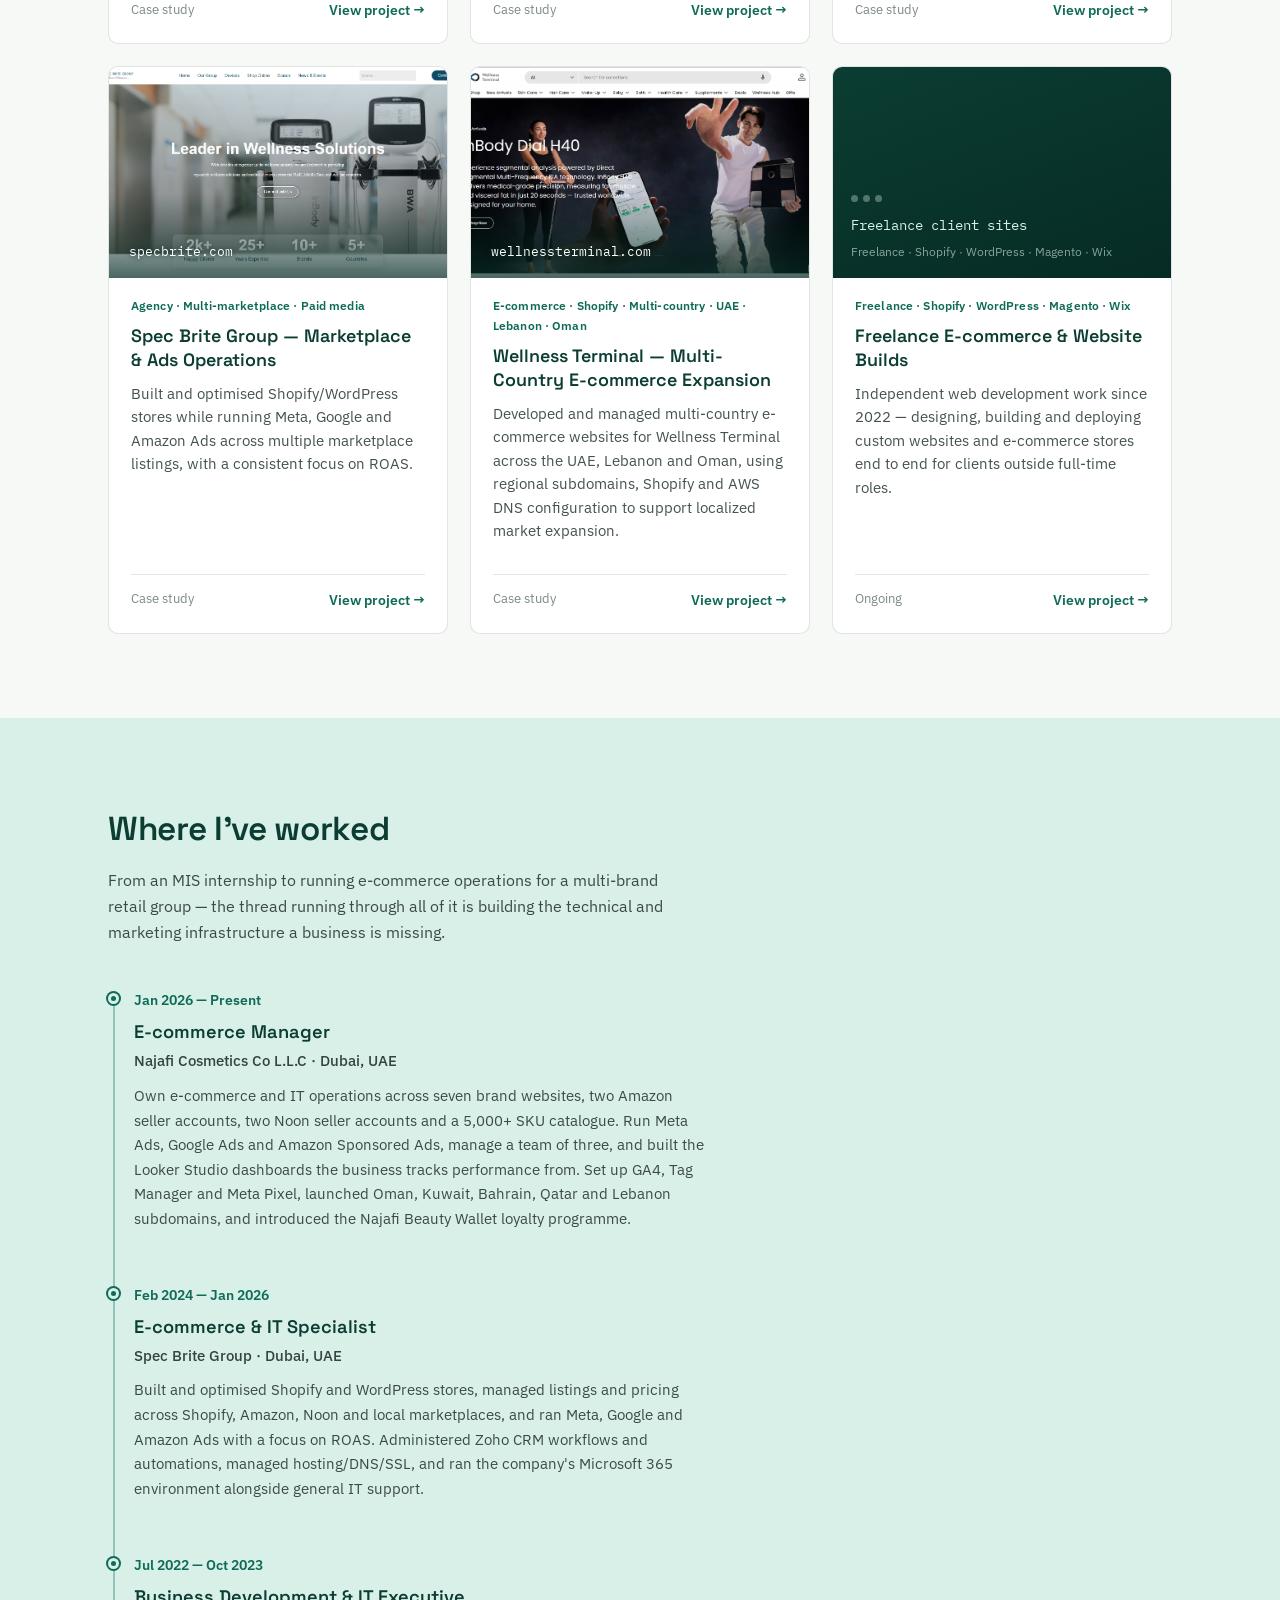
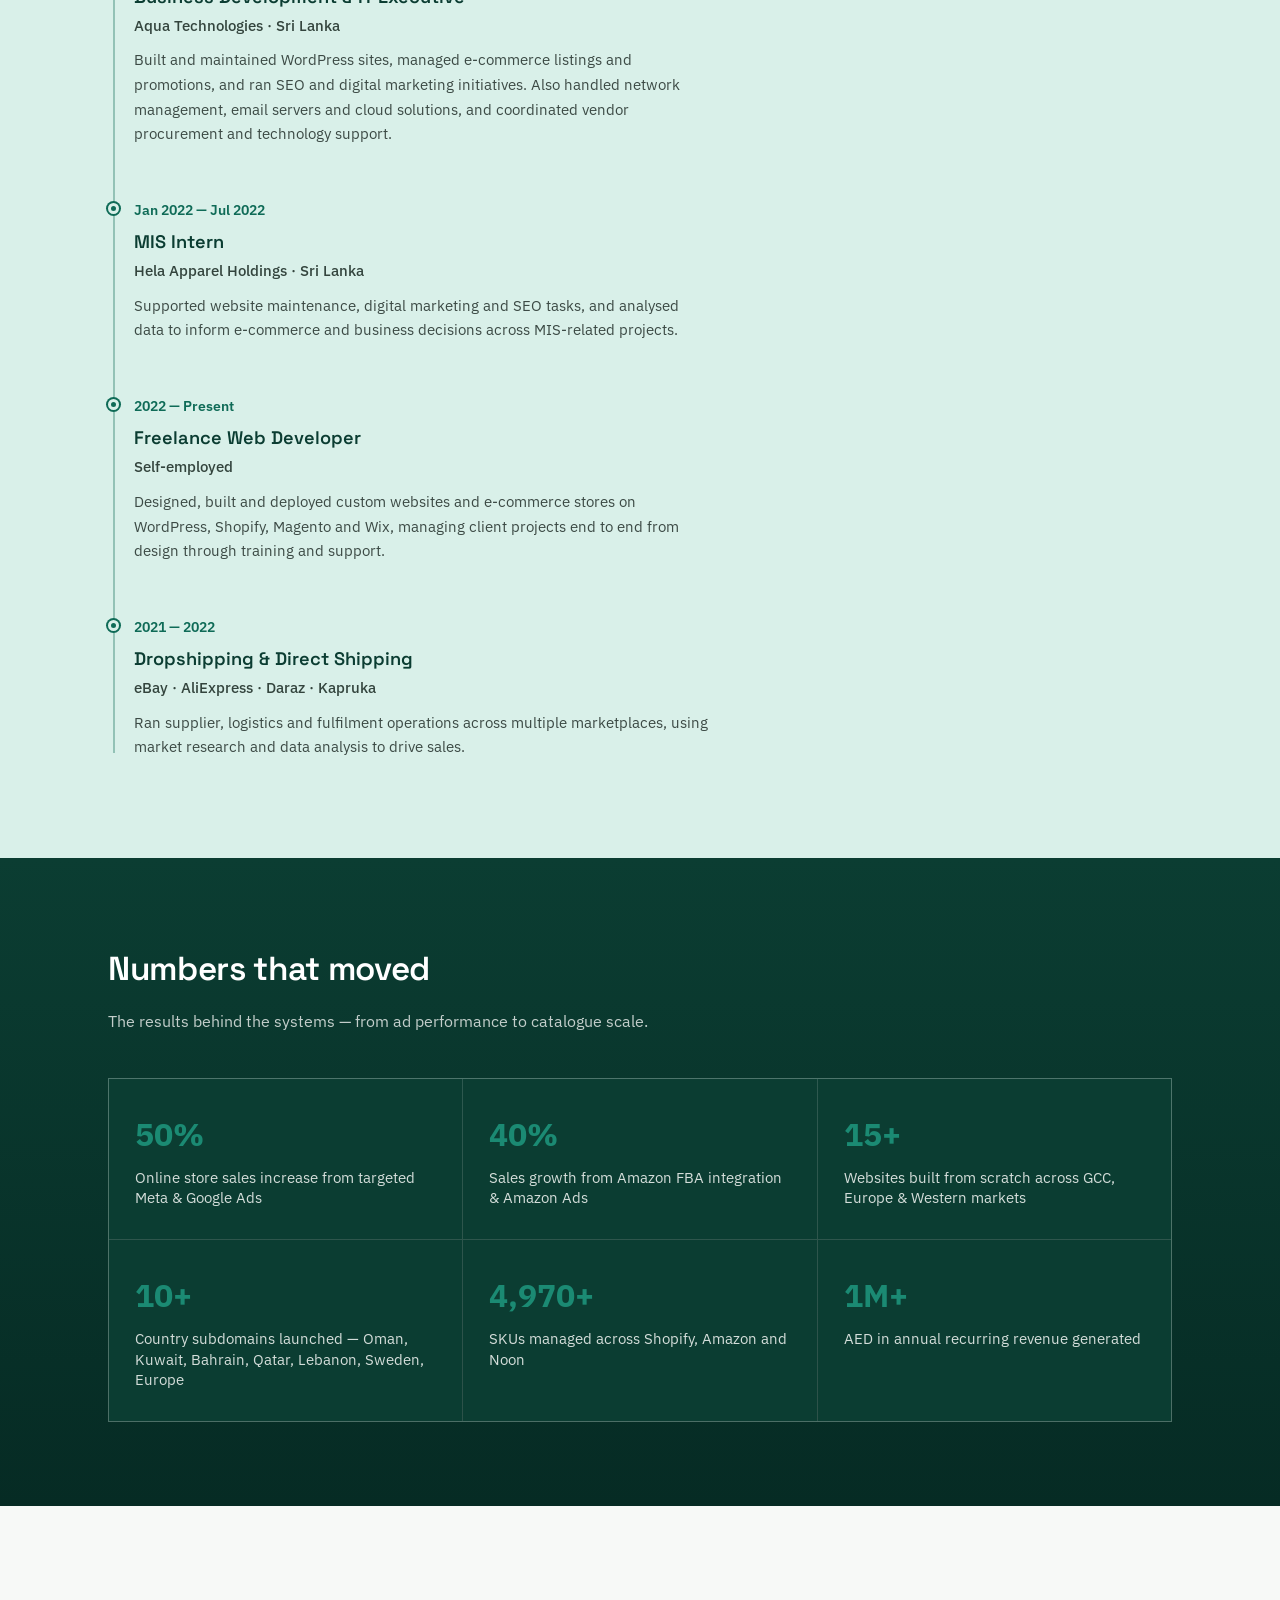
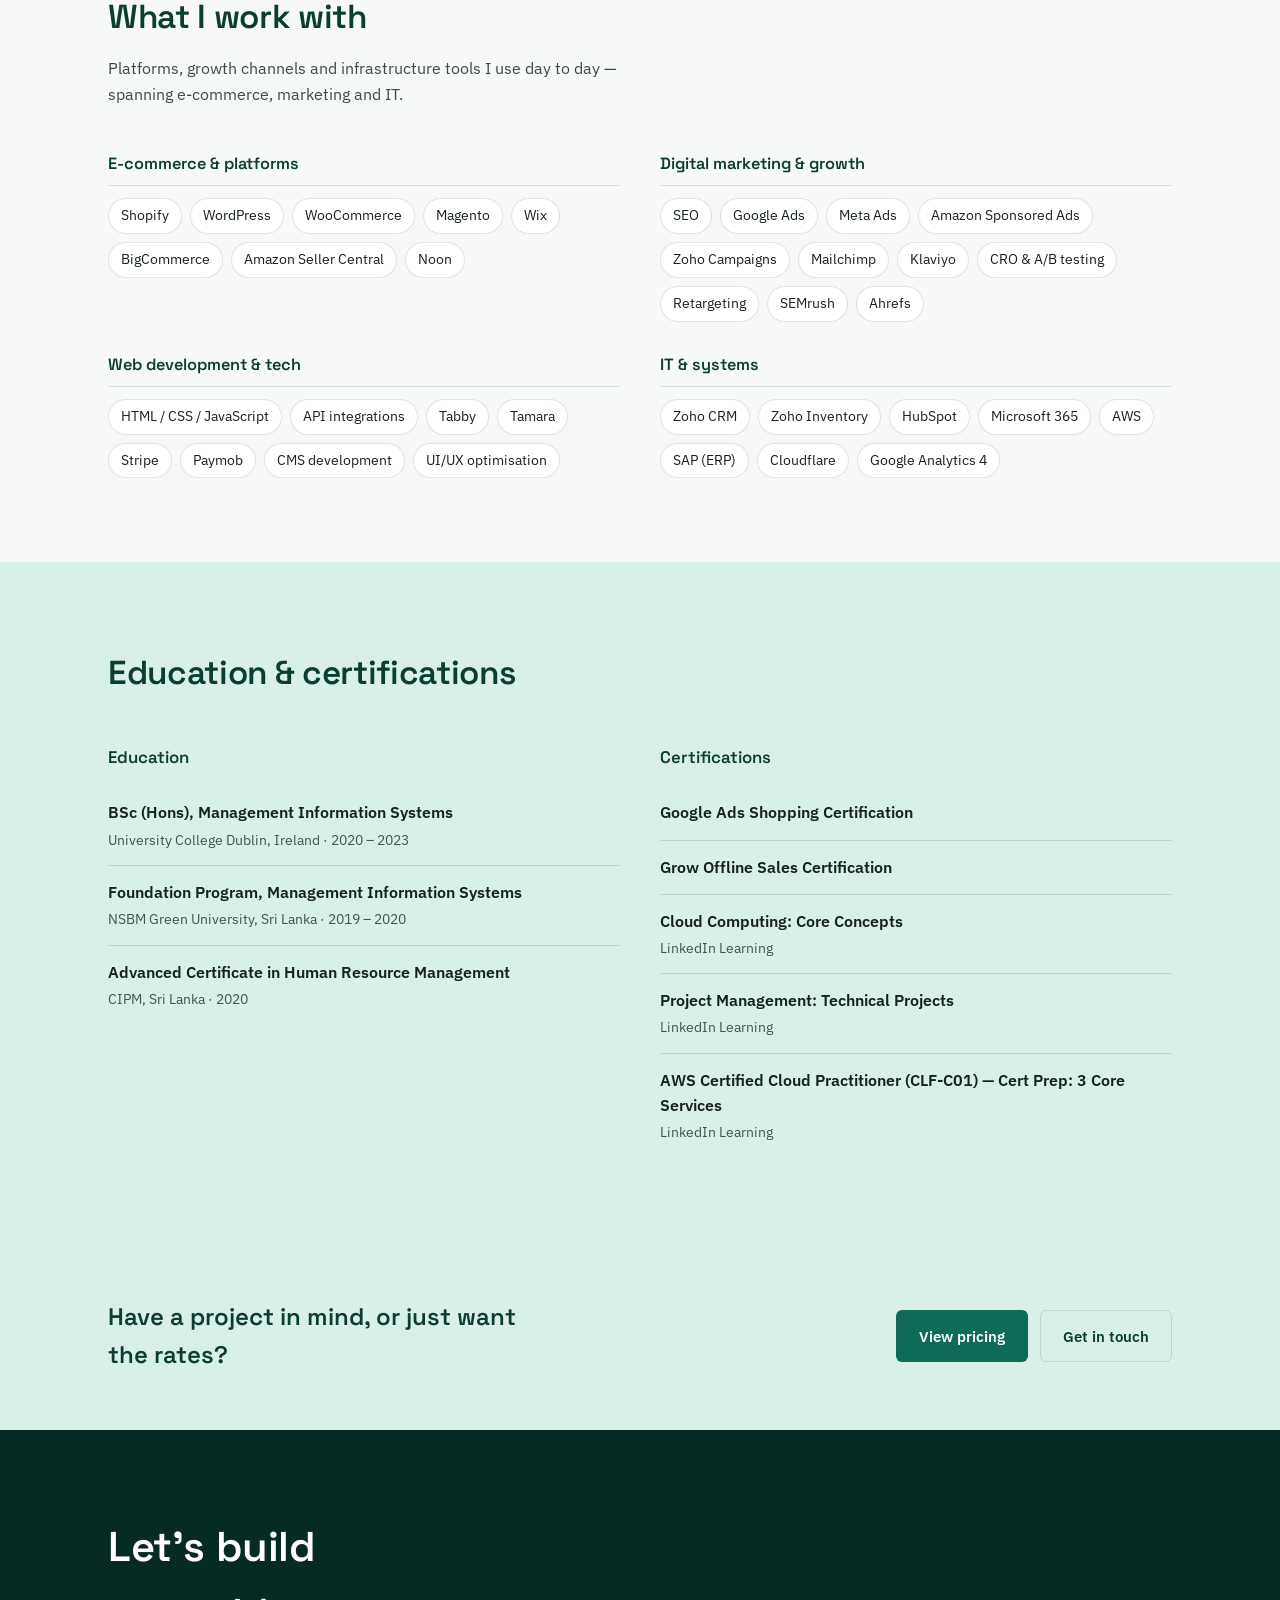
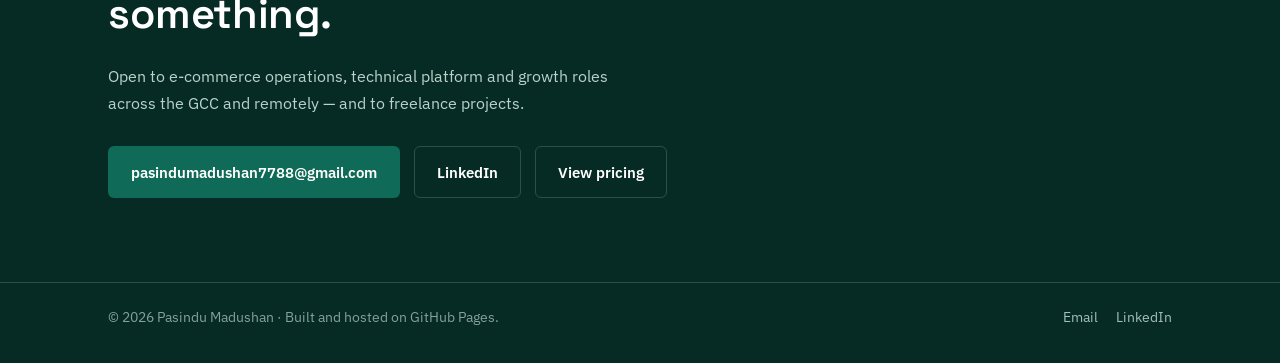
==== commit 2c2edd97: "Update index.html" ====
--- a/index.html
+++ b/index.html
@@ -33,7 +33,7 @@
     <div>
       <div class="kicker">E-commerce operations &amp; technical platforms</div>
       <h1>Nawalage Pasindu Madushan</h1>
-      <p class="role">I build and run the technical backbone e-commerce brands sell on.</p>
+      <p class="role">I build and manage the systems that power e-commerce brands.</p>
       <p class="lede">Seven years across web development, digital marketing and IT — Shopify and WordPress builds, payment gateway integrations, multi-region infrastructure, and the ad campaigns that fill them. Currently based in Abu Dhabi, UAE.</p>
       <div class="hero-ctas">
         <a class="btn btn-primary" href="#projects">View my projects</a>
@@ -71,7 +71,7 @@
         <div class="orbit-logo op4"><img src="images/noon.png" alt="Noon"></div>
         <div class="orbit-logo op5"><img src="images/meta.png" alt="Meta"></div>
       </div>
-      <div class="cap">Platforms and ad networks I build and run campaigns on, daily</div>
+      <div class="cap">E-commerce platforms, marketplaces, payments, analytics and growth.</div>
     </div>
   </div>
 </header>
--- a/assets/style.css
+++ b/assets/style.css
@@ -194,66 +194,61 @@
   text-align:center;
 }
 
-/* ---------- ROTATING GLOBE ---------- */
-.globe-wrap{ position:relative; width:100%; max-width:280px; }
-.globe-svg{ width:100%; height:auto; display:block; overflow:visible; }
-.globe-sphere{ opacity:0.9; }
-.globe-outline{ fill:none; stroke:rgba(217,240,233,0.4); stroke-width:1.4; }
-.lat-line{ fill:none; stroke:rgba(217,240,233,0.16); stroke-width:1; }
-.meridian{
-  fill:none;
-  stroke:rgba(27,138,115,0.6);
-  stroke-width:1.2;
-  animation:spin-meridian 9s linear infinite;
-}
-.meridian.m2{ animation-delay:-1.8s; }
-.meridian.m3{ animation-delay:-3.6s; }
-.meridian.m4{ animation-delay:-5.4s; }
-.meridian.m5{ animation-delay:-7.2s; }
-@keyframes spin-meridian{
-  0%{ rx:0; opacity:0.1; }
-  50%{ rx:126; opacity:0.75; }
-  100%{ rx:0; opacity:0.1; }
-}
-.loc-dot{ fill:var(--teal); }
-.loc-ping{
-  fill:none;
-  stroke:var(--teal);
-  stroke-width:1.4;
-  animation:loc-ping 2.6s ease-out infinite;
-}
-.loc.d2 .loc-ping{ animation-delay:0.5s; }
-.loc.d3 .loc-ping{ animation-delay:1s; }
-.loc.d4 .loc-ping{ animation-delay:1.5s; }
-@keyframes loc-ping{
-  0%{ r:4; opacity:0.8; }
-  100%{ r:20; opacity:0; }
-}
-.orbit-ring{
-  position:absolute; inset:6%;
-  border:1px dashed rgba(217,240,233,0.14);
+/* ---------- TOOL-LOGO ORBIT ---------- */
+.orbit-wrap{ position:relative; width:100%; max-width:280px; aspect-ratio:1 / 1; margin:0 auto; }
+
+.orbit-ring-deco{
+  position:absolute; inset:8%;
+  border:1px dashed rgba(217,240,233,0.16);
   border-radius:50%;
-  animation:orbit-spin 16s linear infinite;
-}
-.orbit-ring-2{ inset:-2%; animation-duration:24s; animation-direction:reverse; border-style:solid; border-color:transparent; }
-.orbit-dot{
-  position:absolute; top:-4px; left:50%;
-  width:8px; height:8px; margin-left:-4px;
+  animation:orbit-spin 22s linear infinite;
+}
+.orbit-ring-deco-2{ inset:-4%; animation-duration:30s; animation-direction:reverse; border-style:solid; border-color:rgba(217,240,233,0.08); }
+@keyframes orbit-spin{ from{ transform:rotate(0deg); } to{ transform:rotate(360deg); } }
+
+.orbit-hub{
+  position:absolute; top:50%; left:50%; transform:translate(-50%,-50%);
+  width:84px; height:84px; border-radius:50%;
+  background:radial-gradient(circle at 35% 30%, var(--teal), var(--emerald) 55%, var(--deep-emerald) 100%);
+  display:flex; align-items:center; justify-content:center;
+  text-align:center; padding:8px; box-sizing:border-box;
+  box-shadow:0 0 0 6px rgba(27,138,115,0.15);
+  z-index:3;
+}
+.orbit-hub span{ font-family:'Space Grotesk', sans-serif; font-size:0.68rem; font-weight:600; color:var(--pure-white); line-height:1.25; }
+
+.orbit-logo{
+  position:absolute;
+  width:56px; height:56px;
+  transform:translate(-50%,-50%);
   border-radius:50%;
-  background:var(--emerald);
-  box-shadow:0 0 10px 2px rgba(15,107,87,0.65);
-}
-.orbit-ring-2 .orbit-dot{ background:var(--teal); box-shadow:0 0 10px 2px rgba(27,138,115,0.55); }
-@keyframes orbit-spin{ from{ transform:rotate(0deg); } to{ transform:rotate(360deg); } }
-.globe-legend{
-  display:flex; flex-wrap:wrap; justify-content:center; gap:8px 16px;
-  margin-top:18px;
-}
-.globe-legend span{ display:flex; align-items:center; gap:6px; font-size:0.78rem; color:rgba(217,240,233,0.75); }
-.globe-legend i{ width:8px; height:8px; border-radius:50%; background:var(--teal); display:inline-block; }
+  background:var(--pure-white);
+  border:1px solid var(--line-dark);
+  display:flex; align-items:center; justify-content:center;
+  padding:10px; box-sizing:border-box;
+  box-shadow:0 8px 18px -8px rgba(6,43,36,0.6);
+  z-index:2;
+  opacity:0;
+  animation:orbit-in 0.6s ease forwards, orbit-pulse 3.4s ease-in-out infinite;
+}
+.orbit-logo img{ width:100%; height:100%; object-fit:contain; display:block; }
+.orbit-logo.op1{ top:20%; left:50%; animation-delay:0.1s, 1.2s; }
+.orbit-logo.op2{ top:42%; left:80%; animation-delay:0.25s, 1.9s; }
+.orbit-logo.op3{ top:77%; left:69%; animation-delay:0.4s, 2.6s; }
+.orbit-logo.op4{ top:77%; left:31%; animation-delay:0.55s, 0.5s; }
+.orbit-logo.op5{ top:42%; left:20%; animation-delay:0.7s, 3.3s; }
+
+@keyframes orbit-in{
+  from{ opacity:0; transform:translate(-50%,-50%) scale(0.5); }
+  to{ opacity:1; transform:translate(-50%,-50%) scale(1); }
+}
+@keyframes orbit-pulse{
+  0%,100%{ box-shadow:0 8px 18px -8px rgba(6,43,36,0.6); }
+  50%{ box-shadow:0 8px 22px -6px rgba(27,138,115,0.55); }
+}
 @media (prefers-reduced-motion: reduce){
-  .meridian, .loc-ping, .orbit-ring, .orbit-ring-2{ animation:none; }
-  .meridian{ rx:70; opacity:0.4; }
+  .orbit-ring-deco, .orbit-ring-deco-2{ animation:none; }
+  .orbit-logo{ animation:none; opacity:1; }
 }
 
 /* ---------- SECTION SHELL ---------- */
@@ -629,19 +624,9 @@
 
 @media (max-width: 620px){
   .nav-links{
-    position: fixed;
-        inset: 68px 0 auto 0;
-        background: var(--dark-forest);
-        /* gap: 0; */
-        padding: 8px 28px 18px;
-        border-bottom: 1px solid var(--line-dark);
-        transform: translateY(-8px);
-        opacity: 0;
-        pointer-events: none;
-        transition: opacity 0.2s ease, transform 0.2s ease;
-        display: flex;
-        flex-direction: column;
-        align-items: flex-end;
+    position:fixed; inset:68px 0 auto 0; background:var(--dark-forest); flex-direction:column; gap:0;
+    padding:8px 28px 18px; border-bottom:1px solid var(--line-dark);
+    transform:translateY(-8px); opacity:0; pointer-events:none; transition:opacity 0.2s ease, transform 0.2s ease;
   }
   .nav-links.open{ opacity:1; transform:translateY(0); pointer-events:auto; }
   .nav-links a{ padding:12px 0; border-bottom:1px solid var(--line-dark); width:100%; }
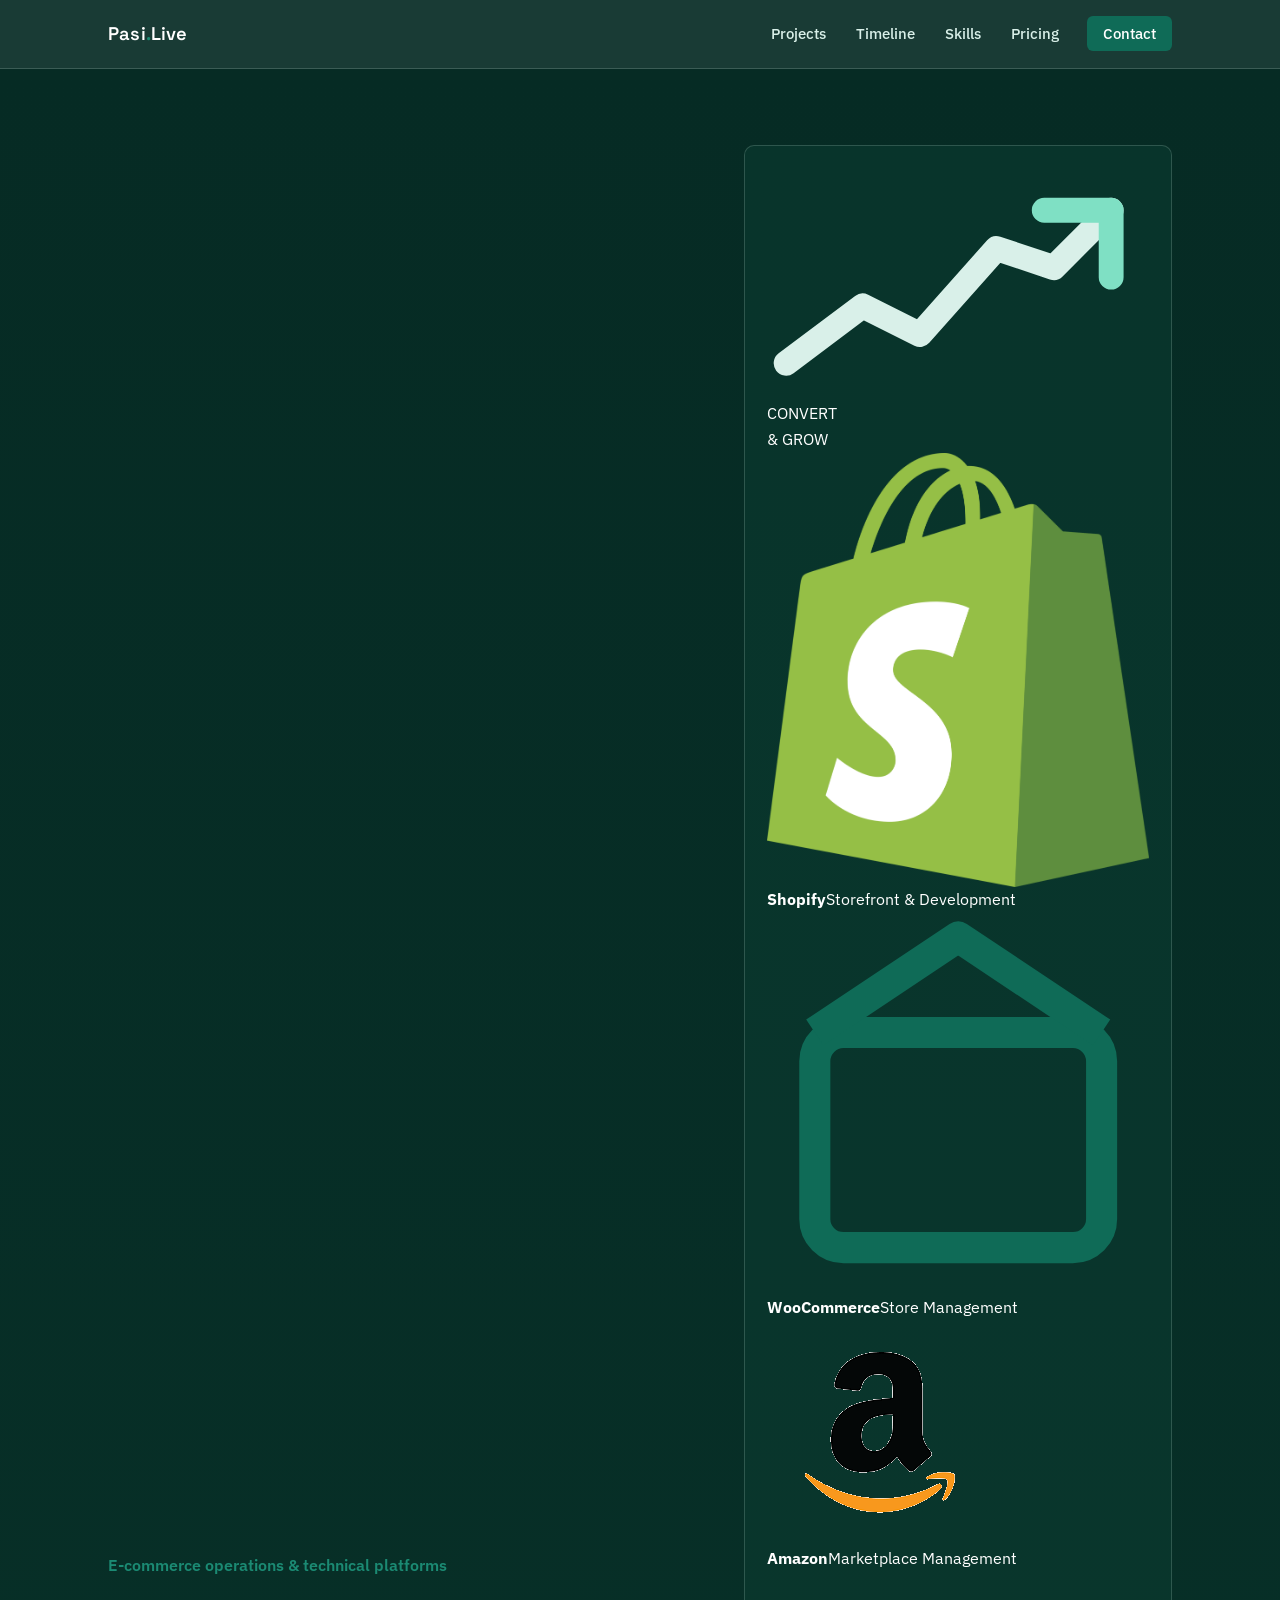
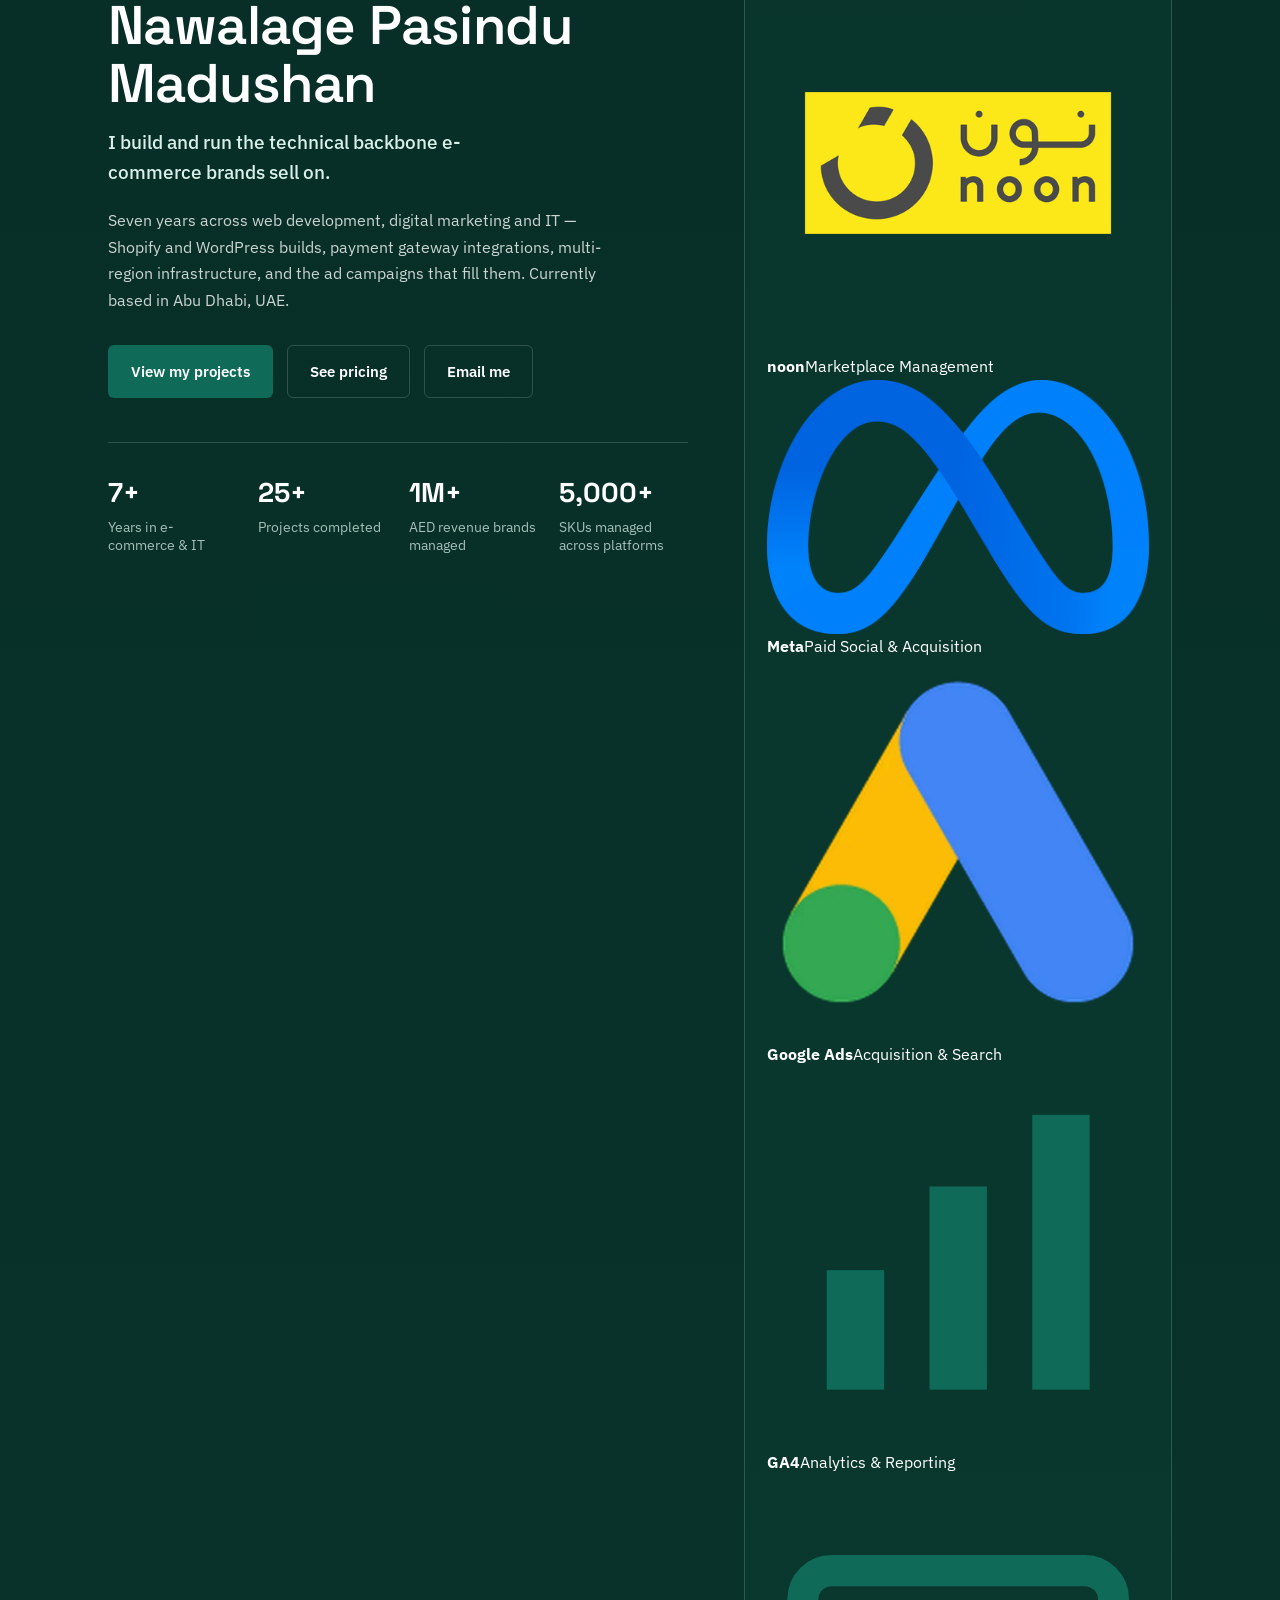
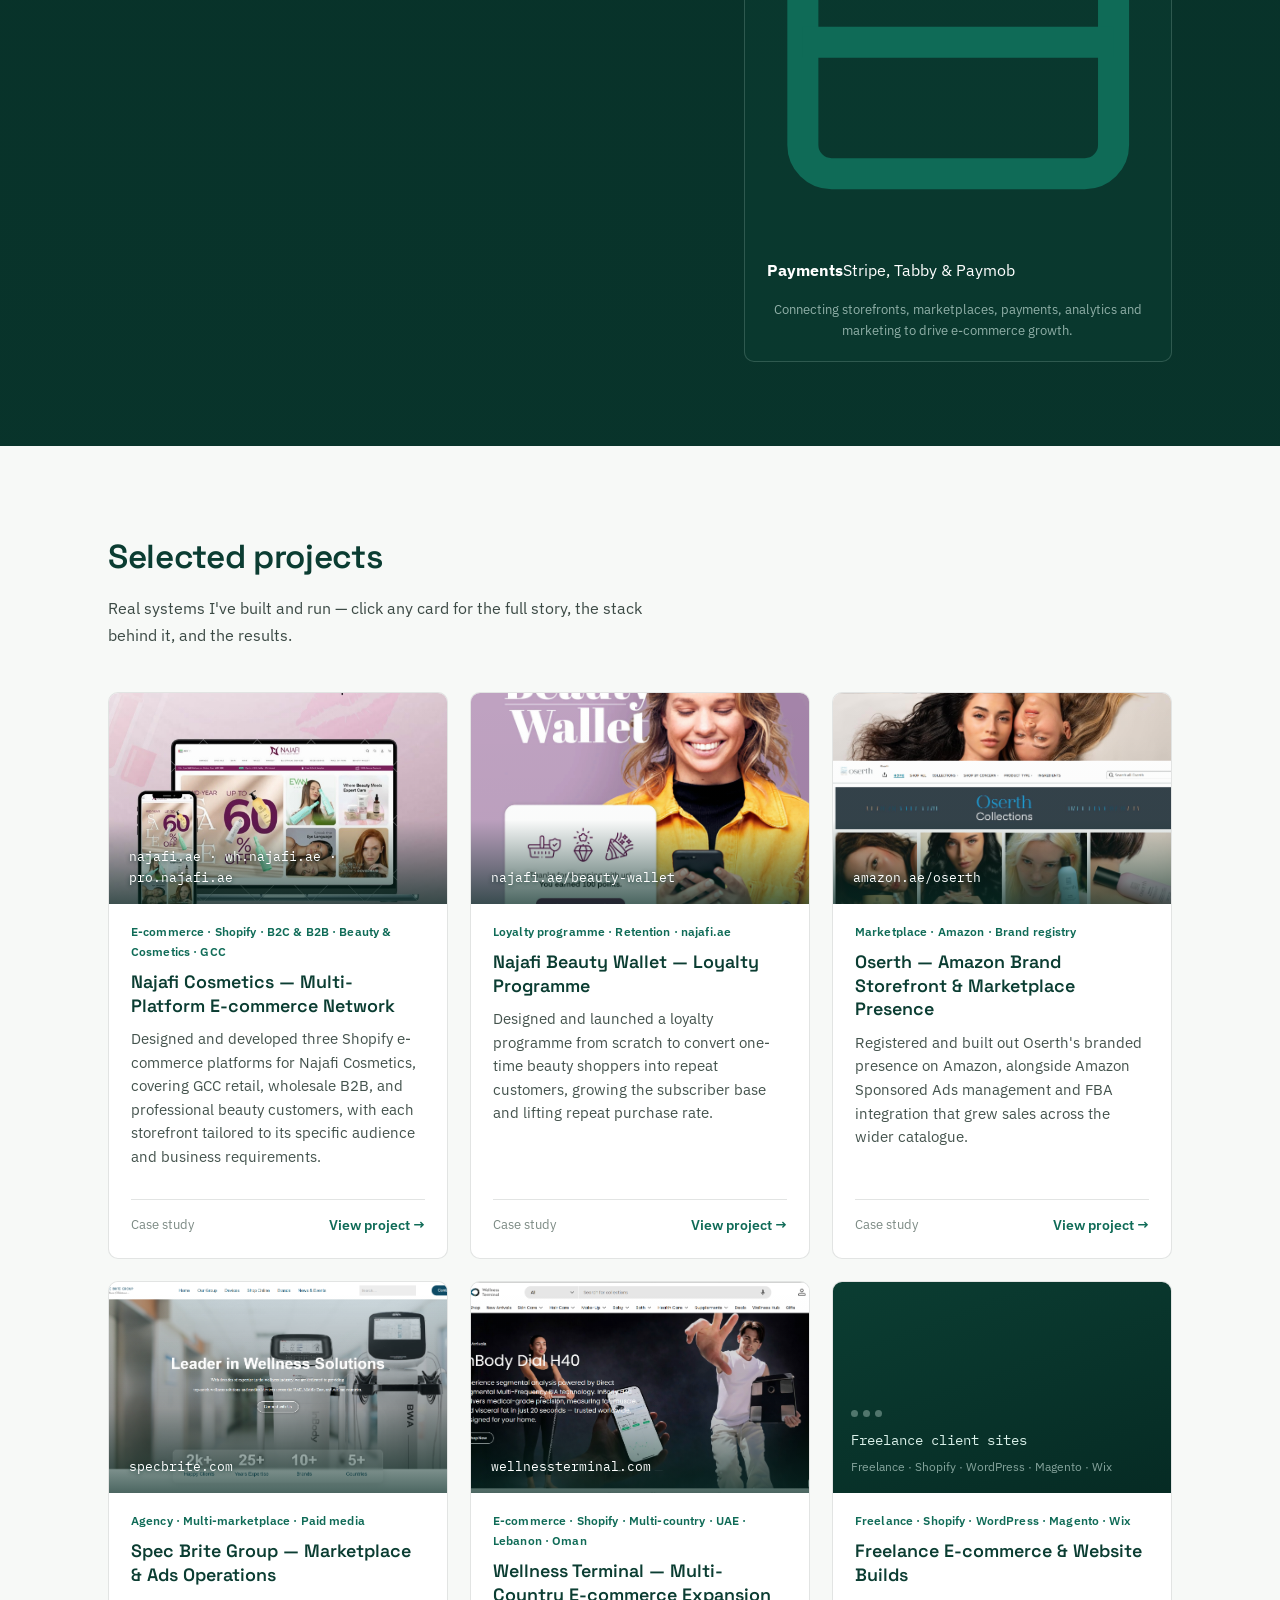
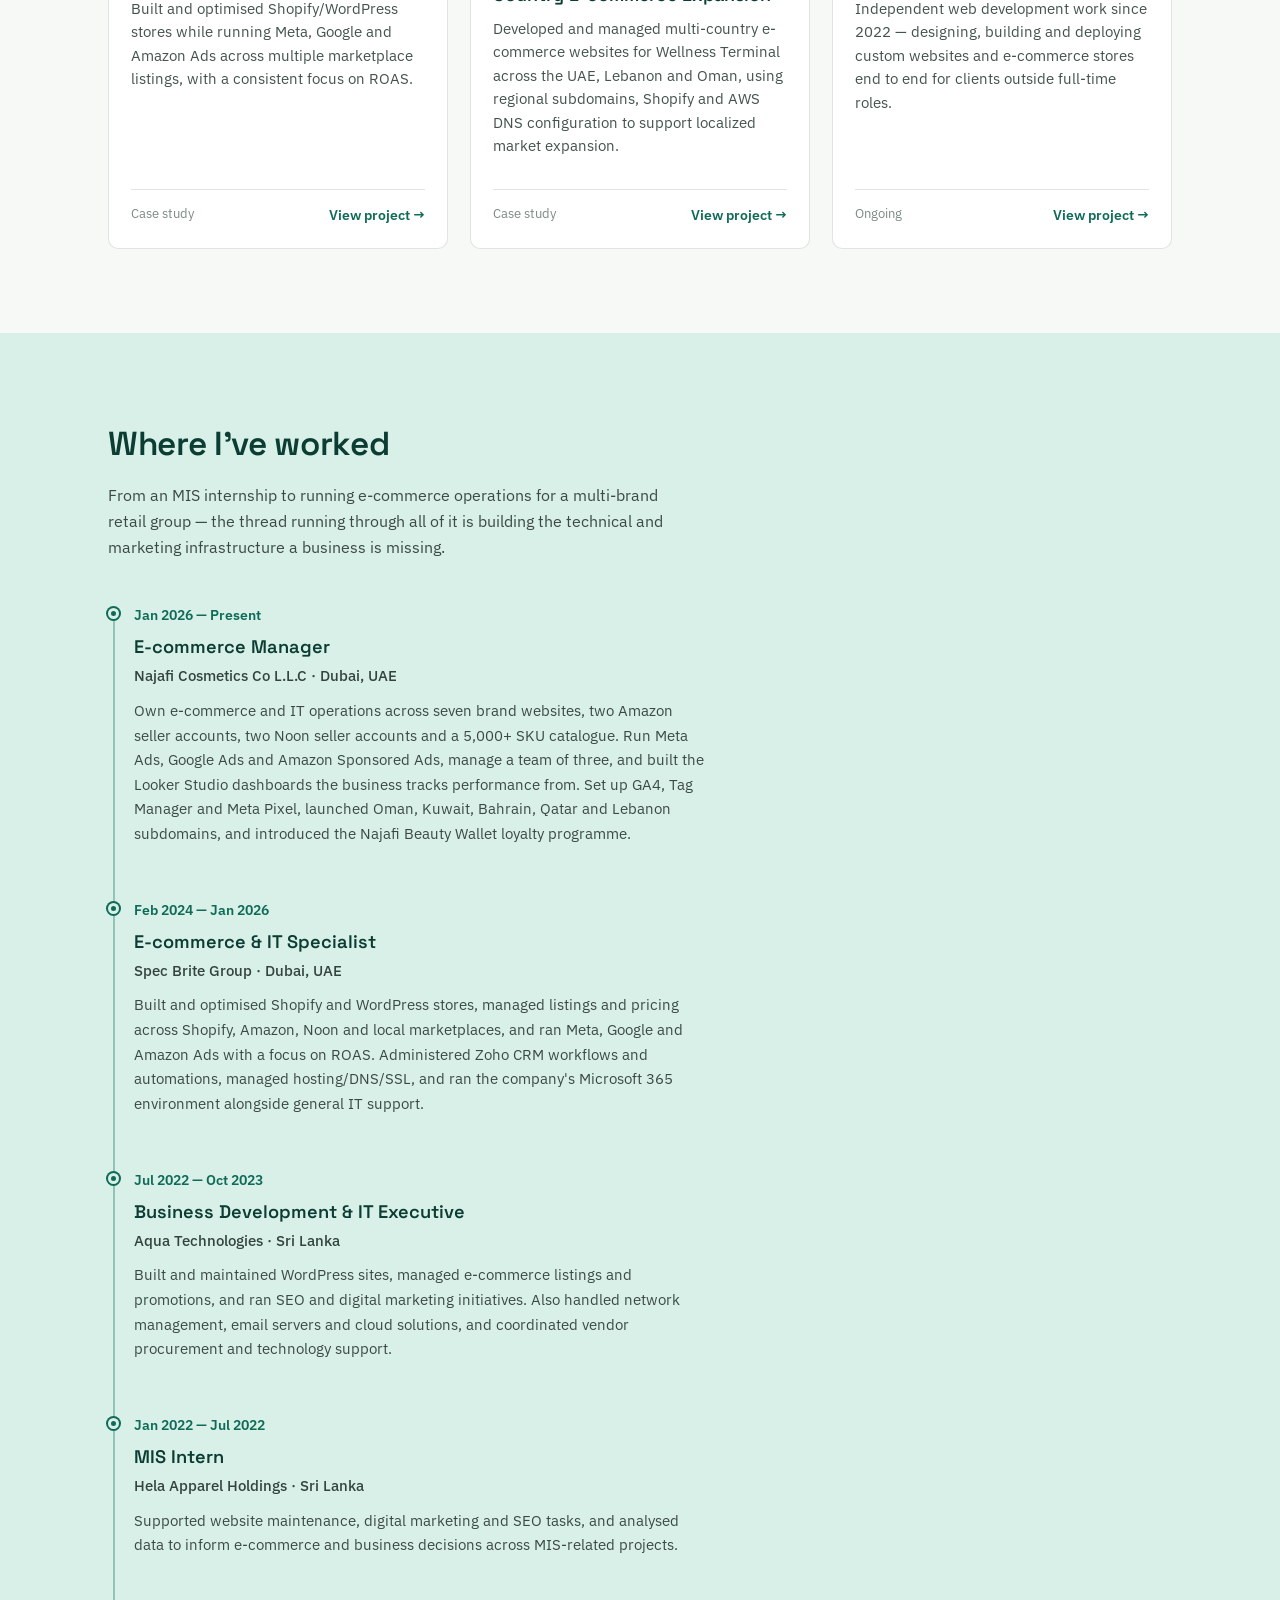
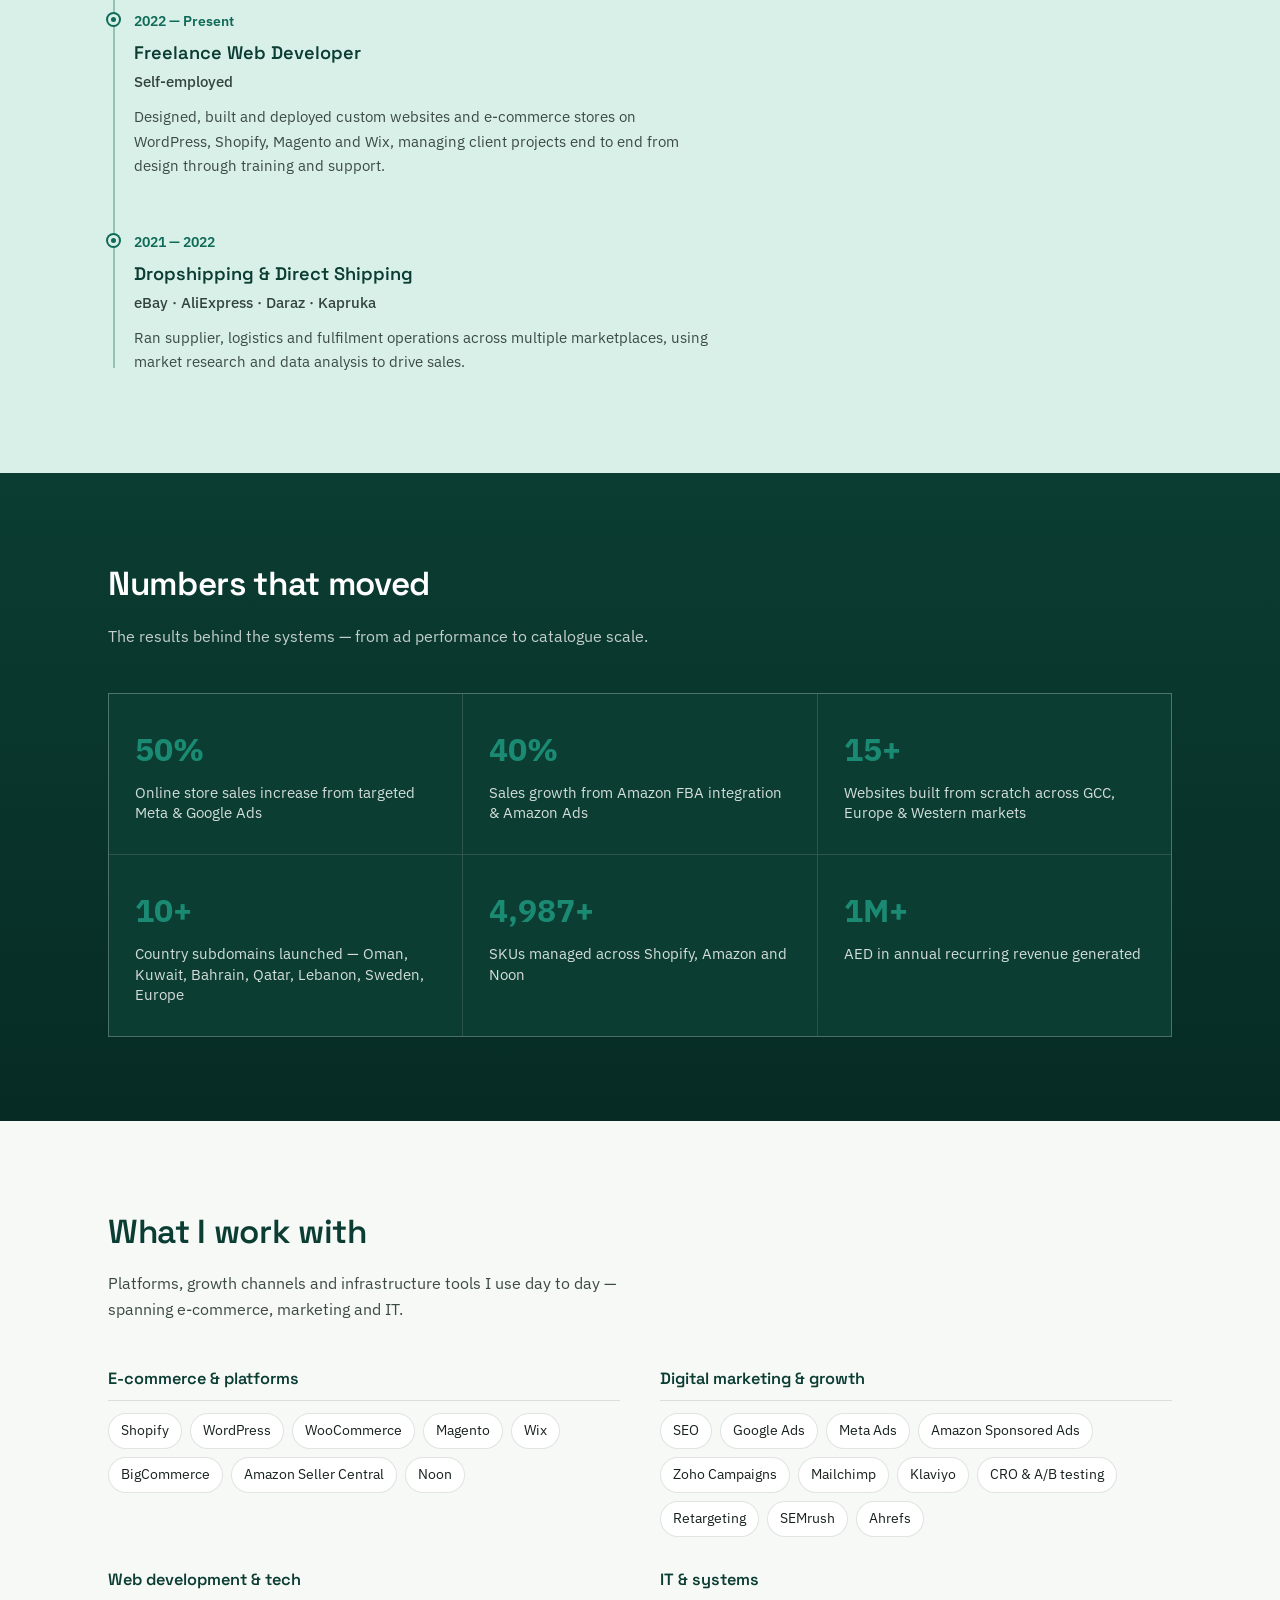
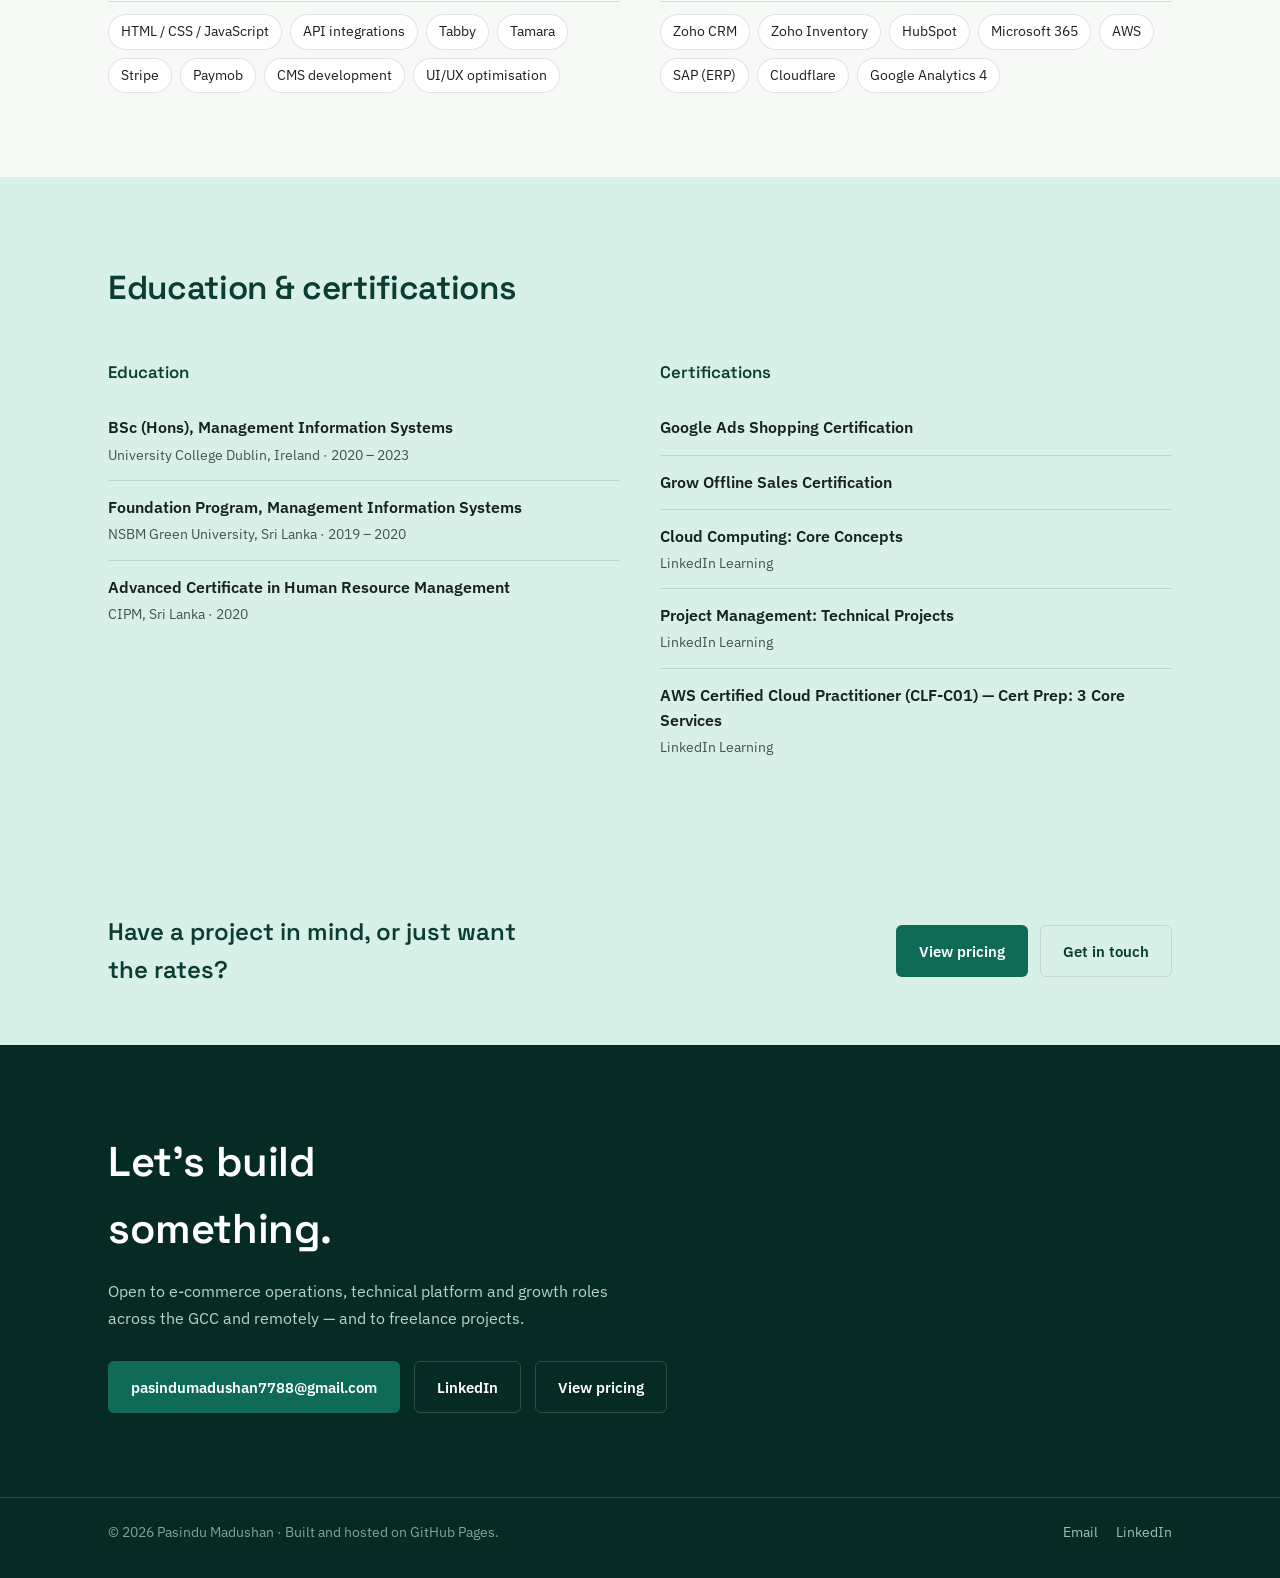
==== commit a48d0be3: "Update index.html" ====
--- a/index.html
+++ b/index.html
@@ -8,7 +8,7 @@
 <link rel="preconnect" href="https://fonts.googleapis.com">
 <link rel="preconnect" href="https://fonts.gstatic.com" crossorigin>
 <link href="https://fonts.googleapis.com/css2?family=Space+Grotesk:wght@400;500;600;700&family=IBM+Plex+Sans:wght@400;500;600&family=IBM+Plex+Mono:wght@500&display=swap" rel="stylesheet">
-<link rel="stylesheet" href="assets/style.css?v=10">
+<link rel="stylesheet" href="assets/style.css?v=11">
 </head>
 <body>
 
@@ -33,7 +33,7 @@
     <div>
       <div class="kicker">E-commerce operations &amp; technical platforms</div>
       <h1>Nawalage Pasindu Madushan</h1>
-      <p class="role">I build and manage the systems that power e-commerce brands.</p>
+      <p class="role">I build and run the technical backbone e-commerce brands sell on.</p>
       <p class="lede">Seven years across web development, digital marketing and IT — Shopify and WordPress builds, payment gateway integrations, multi-region infrastructure, and the ad campaigns that fill them. Currently based in Abu Dhabi, UAE.</p>
       <div class="hero-ctas">
         <a class="btn btn-primary" href="#projects">View my projects</a>
@@ -61,17 +61,87 @@
     </div>
 
     <div class="net-card">
-      <div class="orbit-wrap">
-        <div class="orbit-ring-deco"></div>
-        <div class="orbit-ring-deco orbit-ring-deco-2"></div>
-        <div class="orbit-hub"><span>Tools I run daily</span></div>
-        <div class="orbit-logo op1"><img src="images/shopify.png" alt="Shopify"></div>
-        <div class="orbit-logo op2"><img src="images/google-ads.webp" alt="Google Ads"></div>
-        <div class="orbit-logo op3"><img src="images/amazon.png" alt="Amazon"></div>
-        <div class="orbit-logo op4"><img src="images/noon.png" alt="Noon"></div>
-        <div class="orbit-logo op5"><img src="images/meta.png" alt="Meta"></div>
-      </div>
-      <div class="cap">E-commerce platforms, marketplaces, payments, analytics and growth.</div>
+      <div class="growth-engine" style="--ge-duration:48s;">
+        <div class="ge-guide"></div>
+        <div class="ge-guide ge-guide-2"></div>
+
+        <div class="ge-core">
+          <div class="ge-core-glow"></div>
+          <svg class="ge-chart" viewBox="0 0 40 24" fill="none" xmlns="http://www.w3.org/2000/svg" aria-hidden="true">
+            <polyline points="2,20 10,14 16,17 24,8 30,10 36,4" stroke="#D9F0E9" stroke-width="2.6" stroke-linecap="round" stroke-linejoin="round"/>
+            <path class="ge-chart-arrow" d="M29,4 H36 V11" stroke="#7FE0C4" stroke-width="2.6" stroke-linecap="round" stroke-linejoin="round" fill="none"/>
+          </svg>
+          <div class="ge-core-label">CONVERT<br>&amp; GROW</div>
+        </div>
+
+        <div class="ge-orbit">
+          <div class="ge-node a0">
+            <div class="ge-node-spin">
+              <div class="ge-node-icon" tabindex="0">
+                <img src="images/shopify.png" alt="Shopify">
+                <div class="ge-tooltip"><strong>Shopify</strong><span>Storefront &amp; Development</span></div>
+              </div>
+            </div>
+          </div>
+          <div class="ge-node a1">
+            <div class="ge-node-spin">
+              <div class="ge-node-icon" tabindex="0">
+                <svg class="ge-generic-icon" viewBox="0 0 16 16" fill="none" aria-hidden="true"><rect x="2" y="5" width="12" height="9" rx="1.2" stroke="#0F6B57" stroke-width="1.3"/><path d="M2 5 L8 1 L14 5" stroke="#0F6B57" stroke-width="1.3" fill="none" stroke-linejoin="round"/></svg>
+                <div class="ge-tooltip"><strong>WooCommerce</strong><span>Store Management</span></div>
+              </div>
+            </div>
+          </div>
+          <div class="ge-node a2">
+            <div class="ge-node-spin">
+              <div class="ge-node-icon" tabindex="0">
+                <img src="images/amazon.png" alt="Amazon">
+                <div class="ge-tooltip"><strong>Amazon</strong><span>Marketplace Management</span></div>
+              </div>
+            </div>
+          </div>
+          <div class="ge-node a3">
+            <div class="ge-node-spin">
+              <div class="ge-node-icon" tabindex="0">
+                <img src="images/noon.png" alt="Noon">
+                <div class="ge-tooltip"><strong>noon</strong><span>Marketplace Management</span></div>
+              </div>
+            </div>
+          </div>
+          <div class="ge-node a4">
+            <div class="ge-node-spin">
+              <div class="ge-node-icon" tabindex="0">
+                <img src="images/meta.png" alt="Meta">
+                <div class="ge-tooltip"><strong>Meta</strong><span>Paid Social &amp; Acquisition</span></div>
+              </div>
+            </div>
+          </div>
+          <div class="ge-node a5">
+            <div class="ge-node-spin">
+              <div class="ge-node-icon" tabindex="0">
+                <img src="images/google-ads.webp" alt="Google Ads">
+                <div class="ge-tooltip"><strong>Google Ads</strong><span>Acquisition &amp; Search</span></div>
+              </div>
+            </div>
+          </div>
+          <div class="ge-node a6">
+            <div class="ge-node-spin">
+              <div class="ge-node-icon" tabindex="0">
+                <svg class="ge-generic-icon" viewBox="0 0 16 16" fill="none" aria-hidden="true"><rect x="2.5" y="8.5" width="2.4" height="5" fill="#0F6B57"/><rect x="6.8" y="5" width="2.4" height="8.5" fill="#0F6B57"/><rect x="11.1" y="2" width="2.4" height="11.5" fill="#0F6B57"/></svg>
+                <div class="ge-tooltip"><strong>GA4</strong><span>Analytics &amp; Reporting</span></div>
+              </div>
+            </div>
+          </div>
+          <div class="ge-node a7">
+            <div class="ge-node-spin">
+              <div class="ge-node-icon" tabindex="0">
+                <svg class="ge-generic-icon" viewBox="0 0 16 16" fill="none" aria-hidden="true"><rect x="1.5" y="4" width="13" height="8.5" rx="1.2" stroke="#0F6B57" stroke-width="1.3"/><line x1="1.5" y1="7" x2="14.5" y2="7" stroke="#0F6B57" stroke-width="1.3"/></svg>
+                <div class="ge-tooltip"><strong>Payments</strong><span>Stripe, Tabby &amp; Paymob</span></div>
+              </div>
+            </div>
+          </div>
+        </div>
+      </div>
+      <div class="cap">Connecting storefronts, marketplaces, payments, analytics and marketing to drive e-commerce growth.</div>
     </div>
   </div>
 </header>
@@ -297,7 +367,7 @@
   </div>
 </footer>
 
-<script src="assets/site.js?v=10"></script>
+<script src="assets/site.js?v=11"></script>
 <script>
   loadProjects().then(function (projects) {
     renderProjectCards(document.getElementById('projectGrid'), projects);
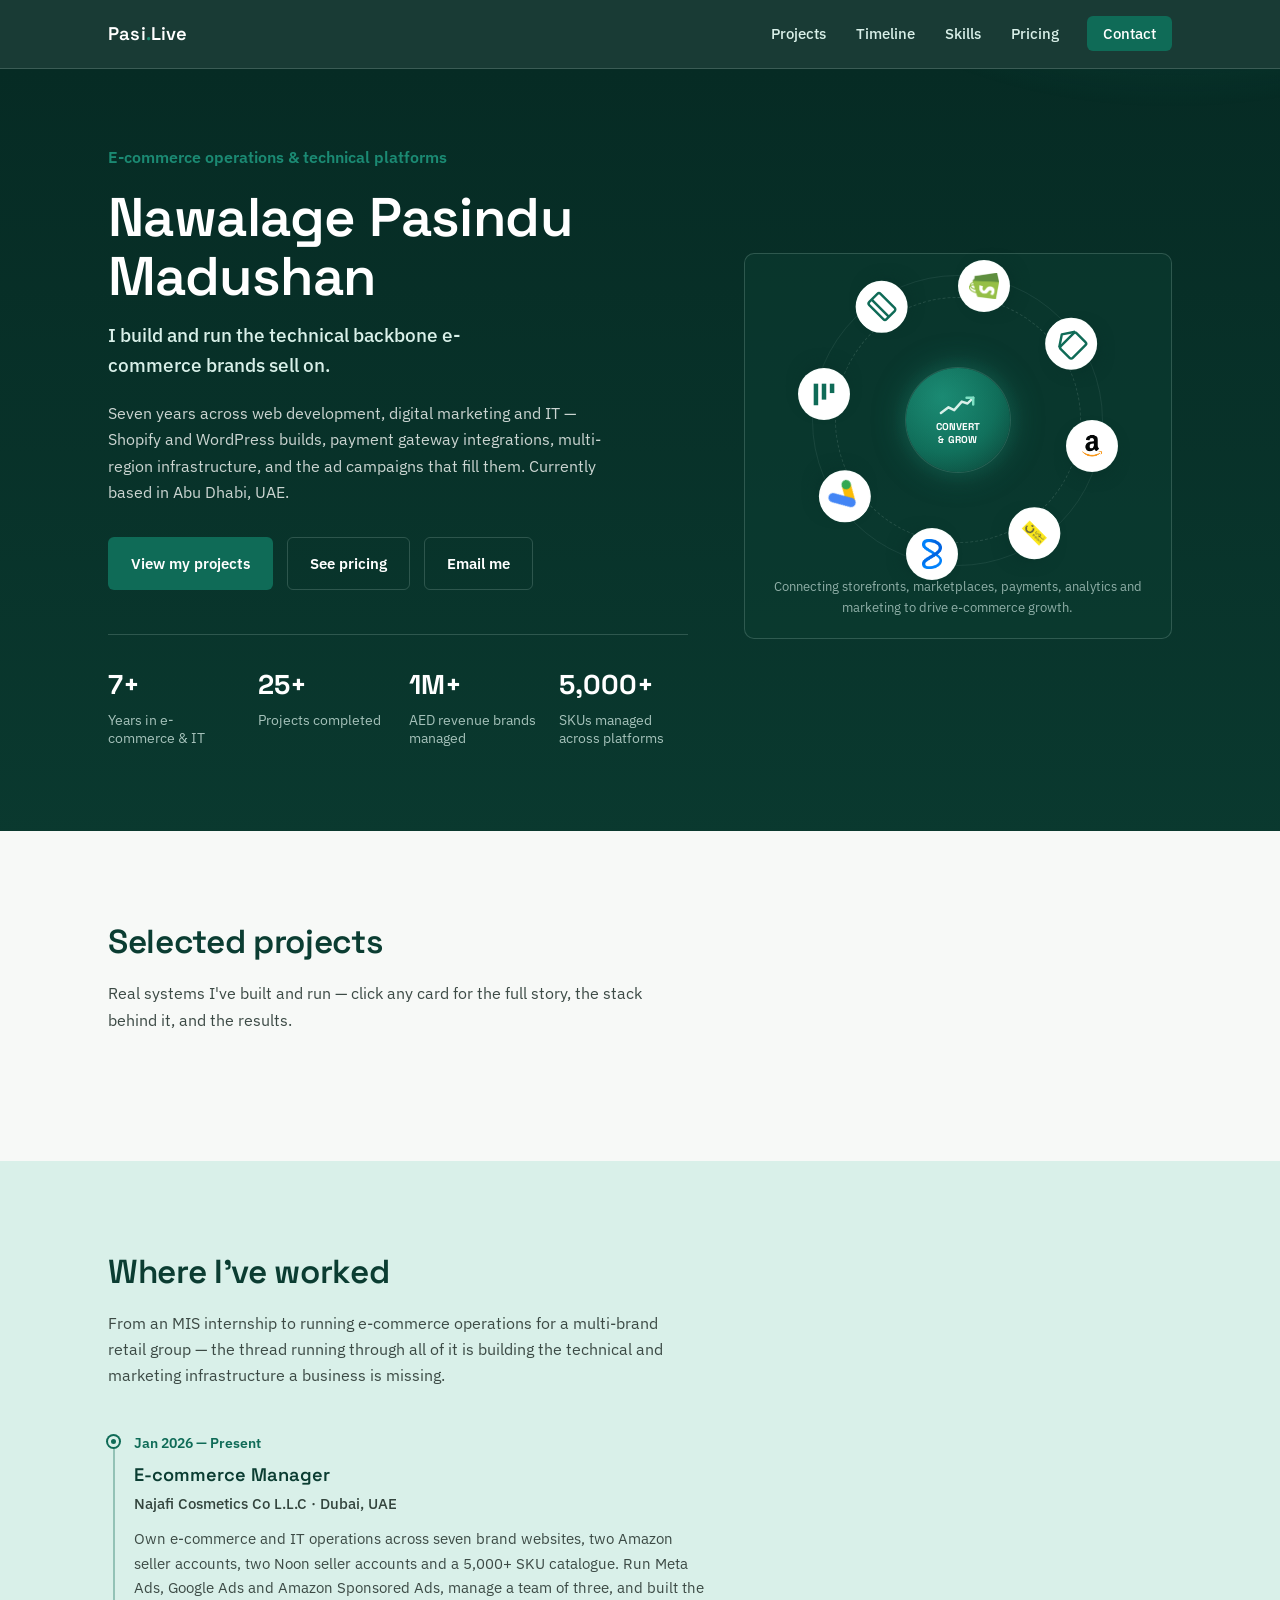
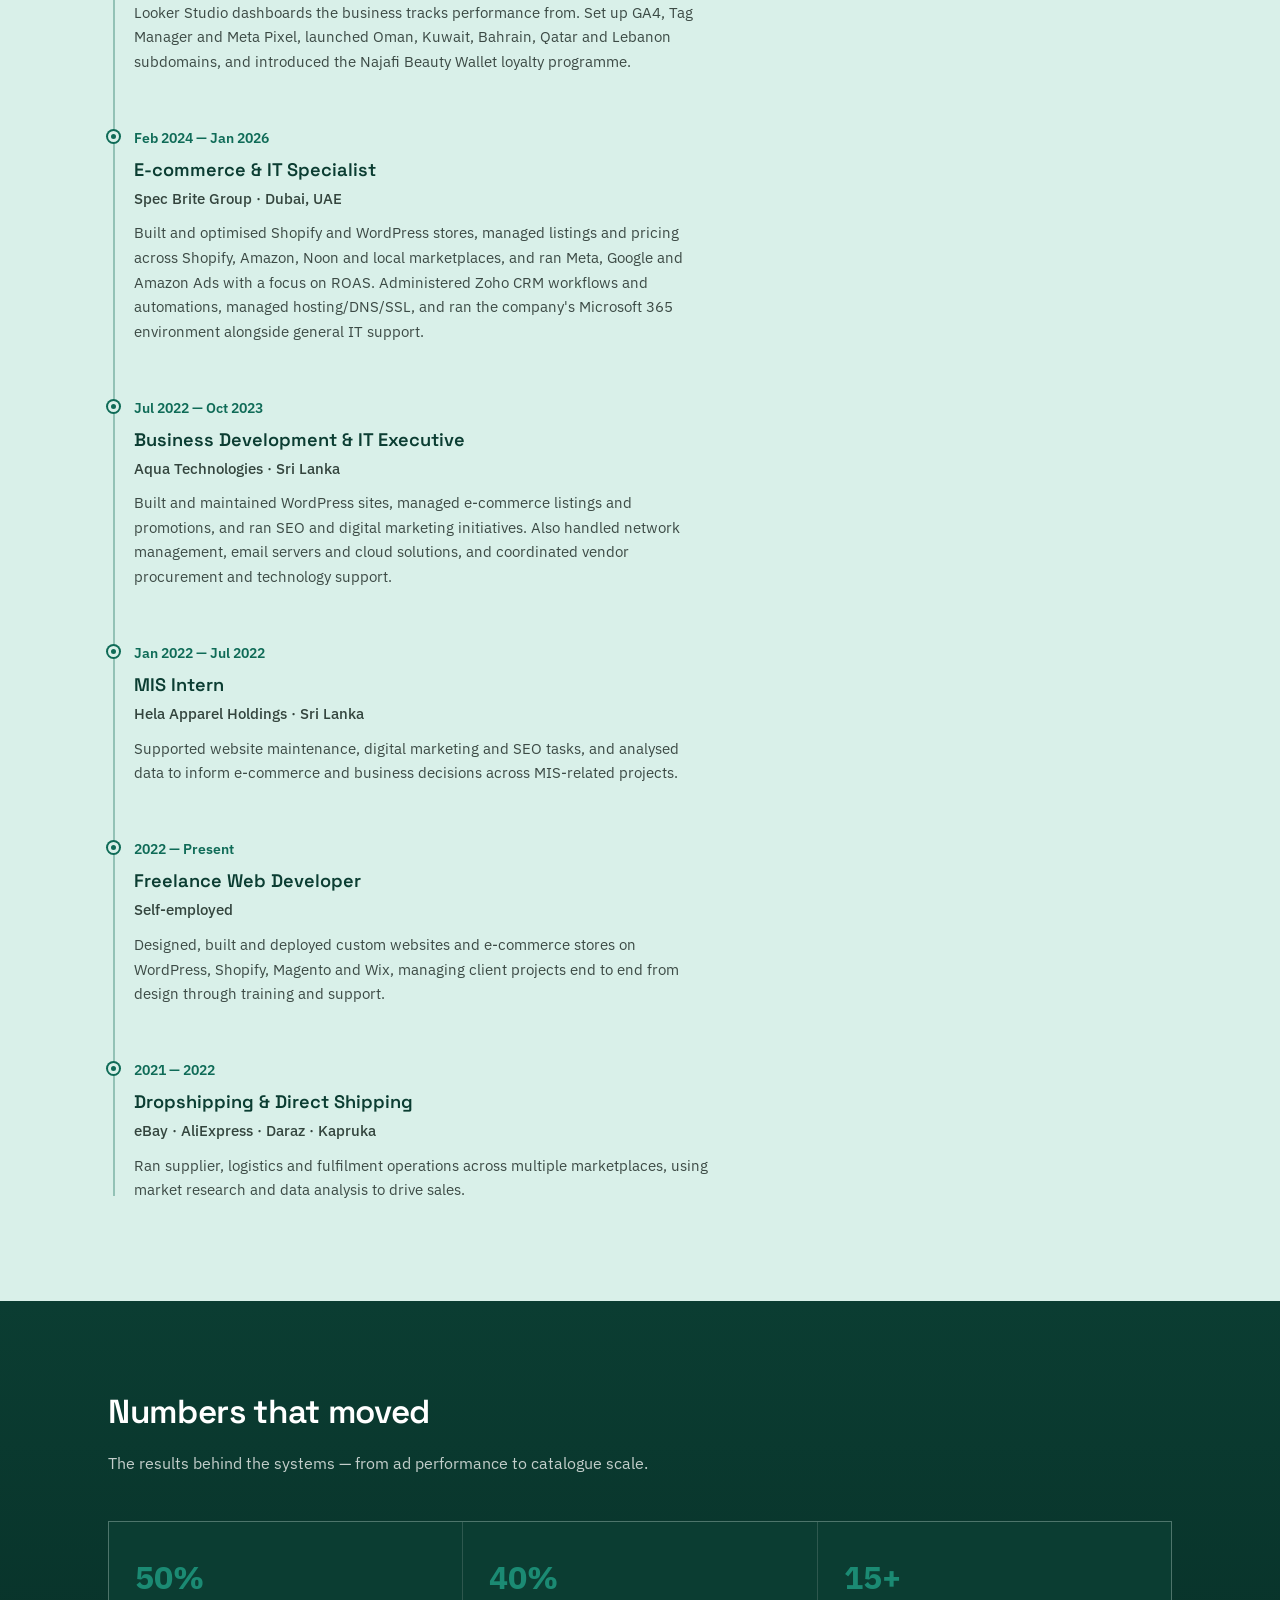
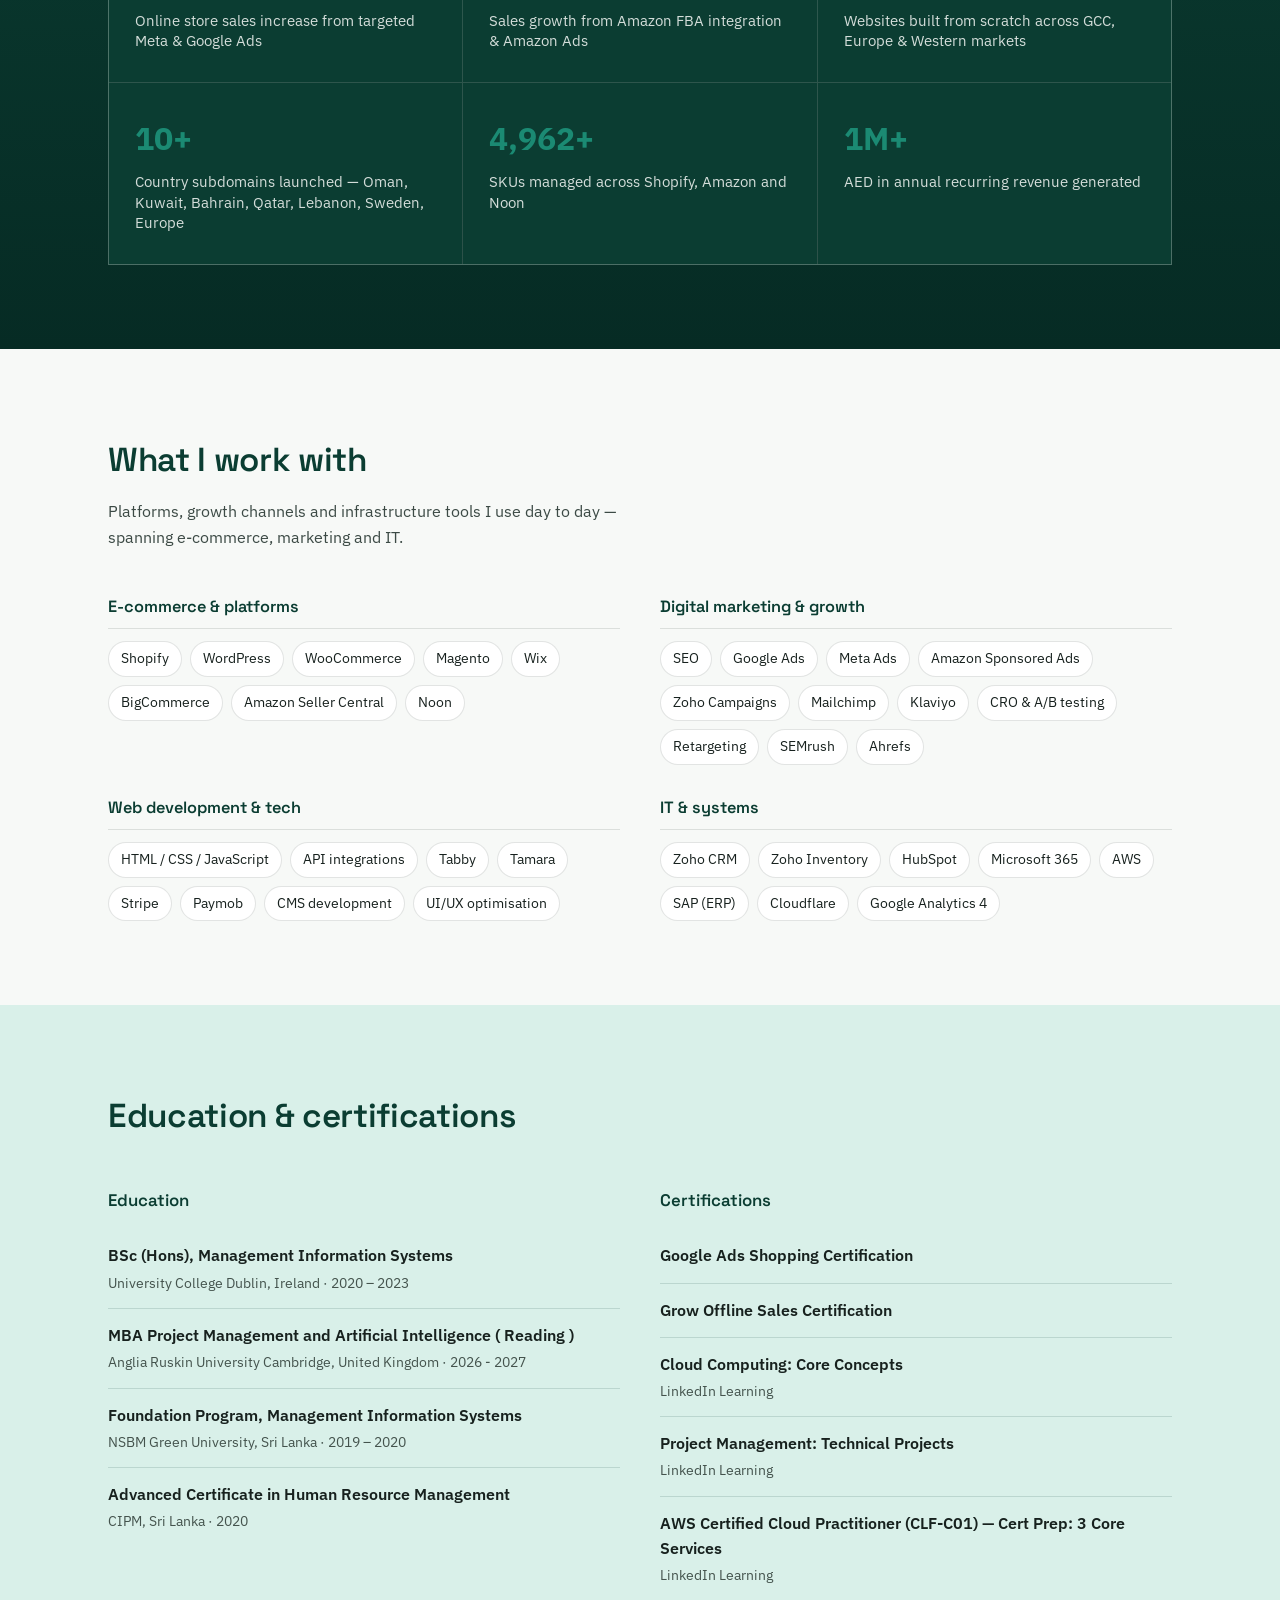
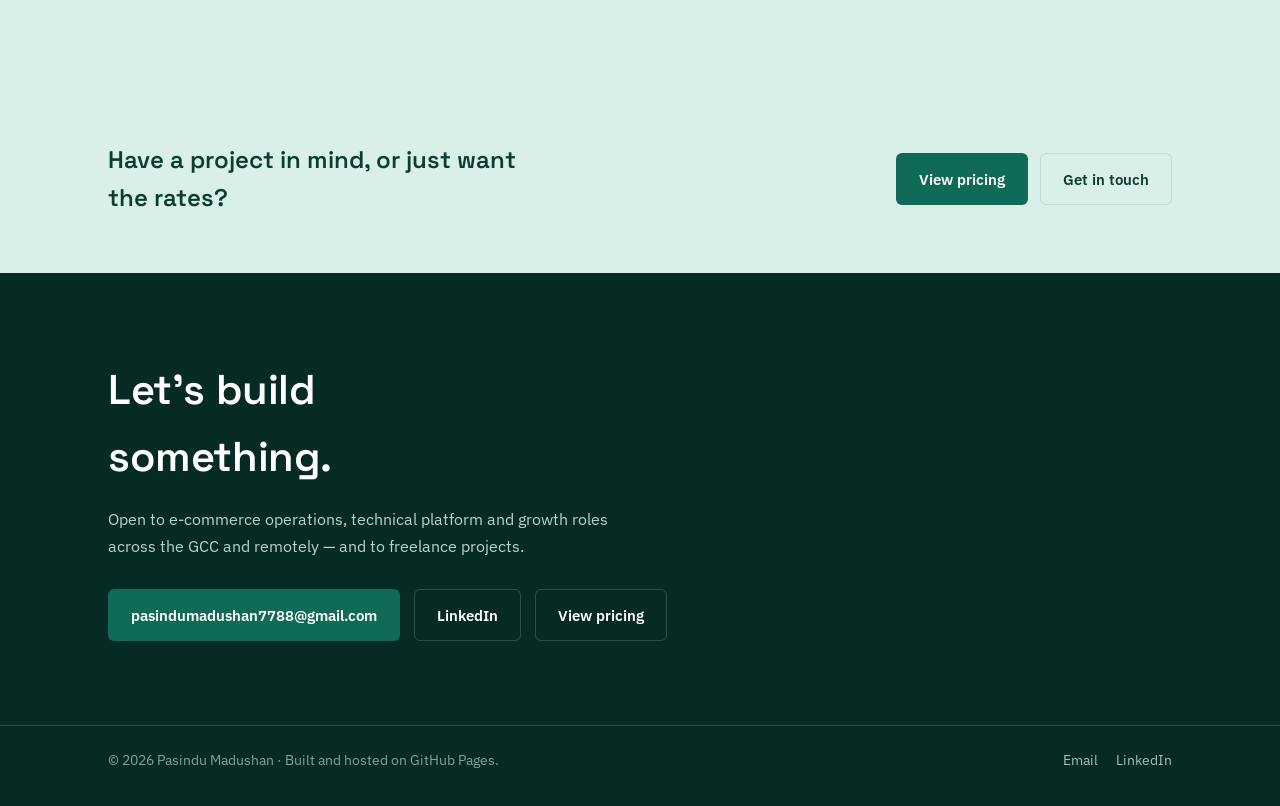
==== commit e9807249: "Update index.html" ====
--- a/index.html
+++ b/index.html
@@ -301,6 +301,10 @@
           <div class="title">BSc (Hons), Management Information Systems</div>
           <div class="sub">University College Dublin, Ireland · 2020 – 2023</div>
         </div>
+                <div class="edu-entry">
+          <div class="title"> MBA Project Management and Artificial Intelligence ( Reading )</div>
+          <div class="sub"> Anglia Ruskin University Cambridge, United Kingdom · 2026 - 2027 </div>
+        </div>
         <div class="edu-entry">
           <div class="title">Foundation Program, Management Information Systems</div>
           <div class="sub">NSBM Green University, Sri Lanka · 2019 – 2020</div>
--- a/assets/style.css
+++ b/assets/style.css
@@ -13,7 +13,7 @@
 }
 
 *,*::before,*::after{ box-sizing:border-box; }
-html{ scroll-behavior:smooth; }
+html{ scroll-behavior:smooth; overflow-x:hidden; }
 @media (prefers-reduced-motion: reduce){
   html{ scroll-behavior:auto; }
   *,*::before,*::after{ animation-duration:0.001ms !important; animation-iteration-count:1 !important; transition-duration:0.001ms !important; }
@@ -21,6 +21,7 @@
 
 body{
   margin:0;
+  overflow-x:hidden;
   background:var(--off-white);
   color:var(--charcoal);
   font-family:'IBM Plex Sans', -apple-system, sans-serif;
@@ -49,6 +50,7 @@
 .nav{
   position:sticky; top:0; z-index:50;
   background:rgba(6,43,36,0.92);
+  -webkit-backdrop-filter:blur(8px);
   backdrop-filter:blur(8px);
   border-bottom:1px solid var(--line-dark);
 }
@@ -113,13 +115,25 @@
 
 /* ---------- HERO ---------- */
 .hero{
-  background:
-    radial-gradient(680px 420px at 82% -10%, rgba(27,138,115,0.35), transparent 60%),
-    linear-gradient(180deg, var(--dark-forest), var(--deep-emerald) 130%);
+  position:relative;
+  overflow:hidden;
+  background:linear-gradient(180deg, var(--dark-forest), var(--deep-emerald) 130%);
   color:var(--pure-white);
   padding:76px 0 84px;
 }
+.hero::before{
+  content:"";
+  position:absolute;
+  inset:-15%;
+  background:radial-gradient(680px 420px at 82% -10%, rgba(27,138,115,0.35), transparent 60%);
+  background-repeat:no-repeat;
+  will-change:transform;
+  pointer-events:none;
+  z-index:0;
+}
 .hero .wrap{
+  position:relative;
+  z-index:1;
   display:grid;
   grid-template-columns:1.15fr 0.85fr;
   gap:56px;
@@ -194,61 +208,153 @@
   text-align:center;
 }
 
-/* ---------- TOOL-LOGO ORBIT ---------- */
-.orbit-wrap{ position:relative; width:100%; max-width:280px; aspect-ratio:1 / 1; margin:0 auto; }
-
-.orbit-ring-deco{
-  position:absolute; inset:8%;
-  border:1px dashed rgba(217,240,233,0.16);
+/* ---------- GROWTH ENGINE HERO VISUAL ---------- */
+.growth-engine{
+  position:relative;
+  width:100%; max-width:280px; aspect-ratio:1 / 1; margin:0 auto;
+}
+
+.ge-guide{
+  position:absolute; inset:6%;
+  border:1px dashed rgba(217,240,233,0.14);
   border-radius:50%;
-  animation:orbit-spin 22s linear infinite;
-}
-.orbit-ring-deco-2{ inset:-4%; animation-duration:30s; animation-direction:reverse; border-style:solid; border-color:rgba(217,240,233,0.08); }
-@keyframes orbit-spin{ from{ transform:rotate(0deg); } to{ transform:rotate(360deg); } }
-
-.orbit-hub{
+}
+.ge-guide-2{ inset:-2%; border-style:solid; border-color:rgba(217,240,233,0.08); }
+
+.ge-core{
   position:absolute; top:50%; left:50%; transform:translate(-50%,-50%);
-  width:84px; height:84px; border-radius:50%;
-  background:radial-gradient(circle at 35% 30%, var(--teal), var(--emerald) 55%, var(--deep-emerald) 100%);
-  display:flex; align-items:center; justify-content:center;
-  text-align:center; padding:8px; box-sizing:border-box;
-  box-shadow:0 0 0 6px rgba(27,138,115,0.15);
-  z-index:3;
-}
-.orbit-hub span{ font-family:'Space Grotesk', sans-serif; font-size:0.68rem; font-weight:600; color:var(--pure-white); line-height:1.25; }
-
-.orbit-logo{
-  position:absolute;
-  width:56px; height:56px;
-  transform:translate(-50%,-50%);
-  border-radius:50%;
+  width:104px; height:104px; border-radius:50%;
+  background:radial-gradient(circle at 35% 28%, var(--teal), var(--emerald) 55%, var(--deep-emerald) 100%);
+  display:flex; flex-direction:column; align-items:center; justify-content:center;
+  gap:4px; z-index:4;
+  box-shadow:0 0 0 1px rgba(217,240,233,0.14), 0 0 30px 4px rgba(27,138,115,0.35);
+}
+.ge-core-glow{
+  position:absolute; inset:-14px; border-radius:50%;
+  background:radial-gradient(circle, rgba(27,138,115,0.35), transparent 70%);
+  animation:ge-pulse 3.6s ease-in-out infinite;
+  z-index:-1;
+}
+@keyframes ge-pulse{
+  0%,100%{ opacity:0.5; transform:scale(0.9); }
+  50%{ opacity:1; transform:scale(1.08); }
+}
+.ge-chart{ width:38px; height:auto; }
+.ge-chart-arrow{ animation:ge-arrow-bob 2.4s ease-in-out infinite; }
+@keyframes ge-arrow-bob{
+  0%,100%{ transform:translateY(0); }
+  50%{ transform:translateY(-1.5px); }
+}
+.ge-core-label{
+  font-family:'Space Grotesk', sans-serif;
+  font-size:0.62rem; font-weight:700; letter-spacing:0.02em;
+  color:var(--pure-white); text-align:center; line-height:1.25;
+}
+
+.ge-orbit{
+  position:absolute; inset:0;
+  animation:ge-spin var(--ge-duration,48s) linear infinite;
+  will-change:transform;
+}
+.growth-engine.is-paused .ge-orbit,
+.growth-engine.is-paused .ge-node-spin{
+  animation-play-state:paused;
+}
+@keyframes ge-spin{ from{ transform:rotate(0deg); } to{ transform:rotate(360deg); } }
+
+.ge-node{
+  position:absolute; top:50%; left:50%;
+  transform:rotate(var(--angle)) translateX(108px);
+}
+.ge-node.a0{ --angle:-90deg; }
+.ge-node.a1{ --angle:-45deg; }
+.ge-node.a2{ --angle:0deg; }
+.ge-node.a3{ --angle:45deg; }
+.ge-node.a4{ --angle:90deg; }
+.ge-node.a5{ --angle:135deg; }
+.ge-node.a6{ --angle:180deg; }
+.ge-node.a7{ --angle:225deg; }
+
+.ge-node-spin{
+  position:absolute; top:0; left:0;
+  animation:ge-counter var(--ge-duration,48s) linear infinite;
+}
+@keyframes ge-counter{
+  from{ transform:translate(-50%,-50%) rotate(calc(-1 * var(--angle))); }
+  to{ transform:translate(-50%,-50%) rotate(calc(-1 * var(--angle) - 360deg)); }
+}
+
+.ge-node-icon{
+  position:relative;
+  width:52px; height:52px; border-radius:50%;
   background:var(--pure-white);
   border:1px solid var(--line-dark);
   display:flex; align-items:center; justify-content:center;
   padding:10px; box-sizing:border-box;
   box-shadow:0 8px 18px -8px rgba(6,43,36,0.6);
-  z-index:2;
-  opacity:0;
-  animation:orbit-in 0.6s ease forwards, orbit-pulse 3.4s ease-in-out infinite;
-}
-.orbit-logo img{ width:100%; height:100%; object-fit:contain; display:block; }
-.orbit-logo.op1{ top:20%; left:50%; animation-delay:0.1s, 1.2s; }
-.orbit-logo.op2{ top:42%; left:80%; animation-delay:0.25s, 1.9s; }
-.orbit-logo.op3{ top:77%; left:69%; animation-delay:0.4s, 2.6s; }
-.orbit-logo.op4{ top:77%; left:31%; animation-delay:0.55s, 0.5s; }
-.orbit-logo.op5{ top:42%; left:20%; animation-delay:0.7s, 3.3s; }
-
-@keyframes orbit-in{
-  from{ opacity:0; transform:translate(-50%,-50%) scale(0.5); }
-  to{ opacity:1; transform:translate(-50%,-50%) scale(1); }
-}
-@keyframes orbit-pulse{
-  0%,100%{ box-shadow:0 8px 18px -8px rgba(6,43,36,0.6); }
-  50%{ box-shadow:0 8px 22px -6px rgba(27,138,115,0.55); }
-}
+  cursor:pointer;
+  transition:transform 0.25s ease;
+  animation:ge-node-glow var(--ge-duration,48s) linear infinite;
+}
+.ge-node-icon img{ width:100%; height:100%; object-fit:contain; display:block; }
+.ge-generic-icon{ width:100%; height:100%; }
+.ge-node-icon::after{
+  content:""; position:absolute; inset:-6px; border-radius:50%;
+  box-shadow:0 0 0 0 rgba(27,138,115,0);
+  transition:box-shadow 0.25s ease;
+  pointer-events:none;
+}
+.ge-node-icon:hover, .ge-node-icon:focus-visible{ transform:scale(1.16); z-index:5; outline:none; }
+.ge-node-icon:hover::after, .ge-node-icon:focus-visible::after{
+  box-shadow:0 0 0 6px rgba(27,138,115,0.25);
+}
+@keyframes ge-node-glow{
+  0%,88%,100%{ box-shadow:0 8px 18px -8px rgba(6,43,36,0.6); }
+  94%{ box-shadow:0 0 0 5px rgba(27,138,115,0.3), 0 8px 20px -6px rgba(6,43,36,0.6); }
+}
+.ge-node.a0 .ge-node-icon{ animation-delay:0s; }
+.ge-node.a1 .ge-node-icon{ animation-delay:calc(var(--ge-duration,48s) * -0.875); }
+.ge-node.a2 .ge-node-icon{ animation-delay:calc(var(--ge-duration,48s) * -0.75); }
+.ge-node.a3 .ge-node-icon{ animation-delay:calc(var(--ge-duration,48s) * -0.625); }
+.ge-node.a4 .ge-node-icon{ animation-delay:calc(var(--ge-duration,48s) * -0.5); }
+.ge-node.a5 .ge-node-icon{ animation-delay:calc(var(--ge-duration,48s) * -0.375); }
+.ge-node.a6 .ge-node-icon{ animation-delay:calc(var(--ge-duration,48s) * -0.25); }
+.ge-node.a7 .ge-node-icon{ animation-delay:calc(var(--ge-duration,48s) * -0.125); }
+
+.ge-tooltip{
+  position:absolute; bottom:calc(100% + 10px); left:50%; transform:translateX(-50%) translateY(4px);
+  background:var(--dark-forest); border:1px solid var(--line-dark);
+  border-radius:8px; padding:8px 12px;
+  white-space:nowrap; text-align:center;
+  opacity:0; pointer-events:none;
+  transition:opacity 0.2s ease, transform 0.2s ease;
+  z-index:10;
+}
+.ge-tooltip strong{ display:block; font-family:'Space Grotesk',sans-serif; font-size:0.78rem; color:var(--pure-white); }
+.ge-tooltip span{ display:block; font-size:0.7rem; color:rgba(217,240,233,0.75); margin-top:2px; }
+.ge-node-icon:hover .ge-tooltip,
+.ge-node-icon:focus-visible .ge-tooltip{
+  opacity:1; transform:translateX(-50%) translateY(0);
+}
+
+@media (max-width: 620px){
+  .ge-node.a1, .ge-node.a6{ display:none; }
+  .ge-node.a0{ --angle:-90deg; }
+  .ge-node.a2{ --angle:-30deg; }
+  .ge-node.a3{ --angle:30deg; }
+  .ge-node.a4{ --angle:90deg; }
+  .ge-node.a5{ --angle:150deg; }
+  .ge-node.a7{ --angle:210deg; }
+  .ge-node{ transform:rotate(var(--angle)) translateX(88px); }
+  .ge-node-icon{ width:44px; height:44px; padding:8px; }
+  .ge-core{ width:88px; height:88px; }
+  .ge-chart{ width:30px; }
+  .ge-core-label{ font-size:0.56rem; }
+}
+
 @media (prefers-reduced-motion: reduce){
-  .orbit-ring-deco, .orbit-ring-deco-2{ animation:none; }
-  .orbit-logo{ animation:none; opacity:1; }
+  .ge-orbit, .ge-node-spin, .ge-core-glow, .ge-chart-arrow, .ge-node-icon{ animation:none; }
+  .ge-node-spin{ transform:translate(-50%,-50%) rotate(calc(-1 * var(--angle))); }
 }
 
 /* ---------- SECTION SHELL ---------- */
@@ -592,16 +698,15 @@
 }
 
 /* ---------- HERO AMBIENT MOTION ---------- */
-.hero{
-  background-size:160% 160%;
+.hero::before{
   animation:hero-drift 16s ease-in-out infinite alternate;
 }
 @keyframes hero-drift{
-  0%{ background-position:80% 0%; }
-  100%{ background-position:20% 30%; }
+  0%{ transform:translate3d(4%, -3%, 0); }
+  100%{ transform:translate3d(-4%, 3%, 0); }
 }
 @media (prefers-reduced-motion: reduce){
-  .hero{ animation:none; }
+  .hero::before{ animation:none; }
 }
 
 /* ---------- RESPONSIVE ---------- */
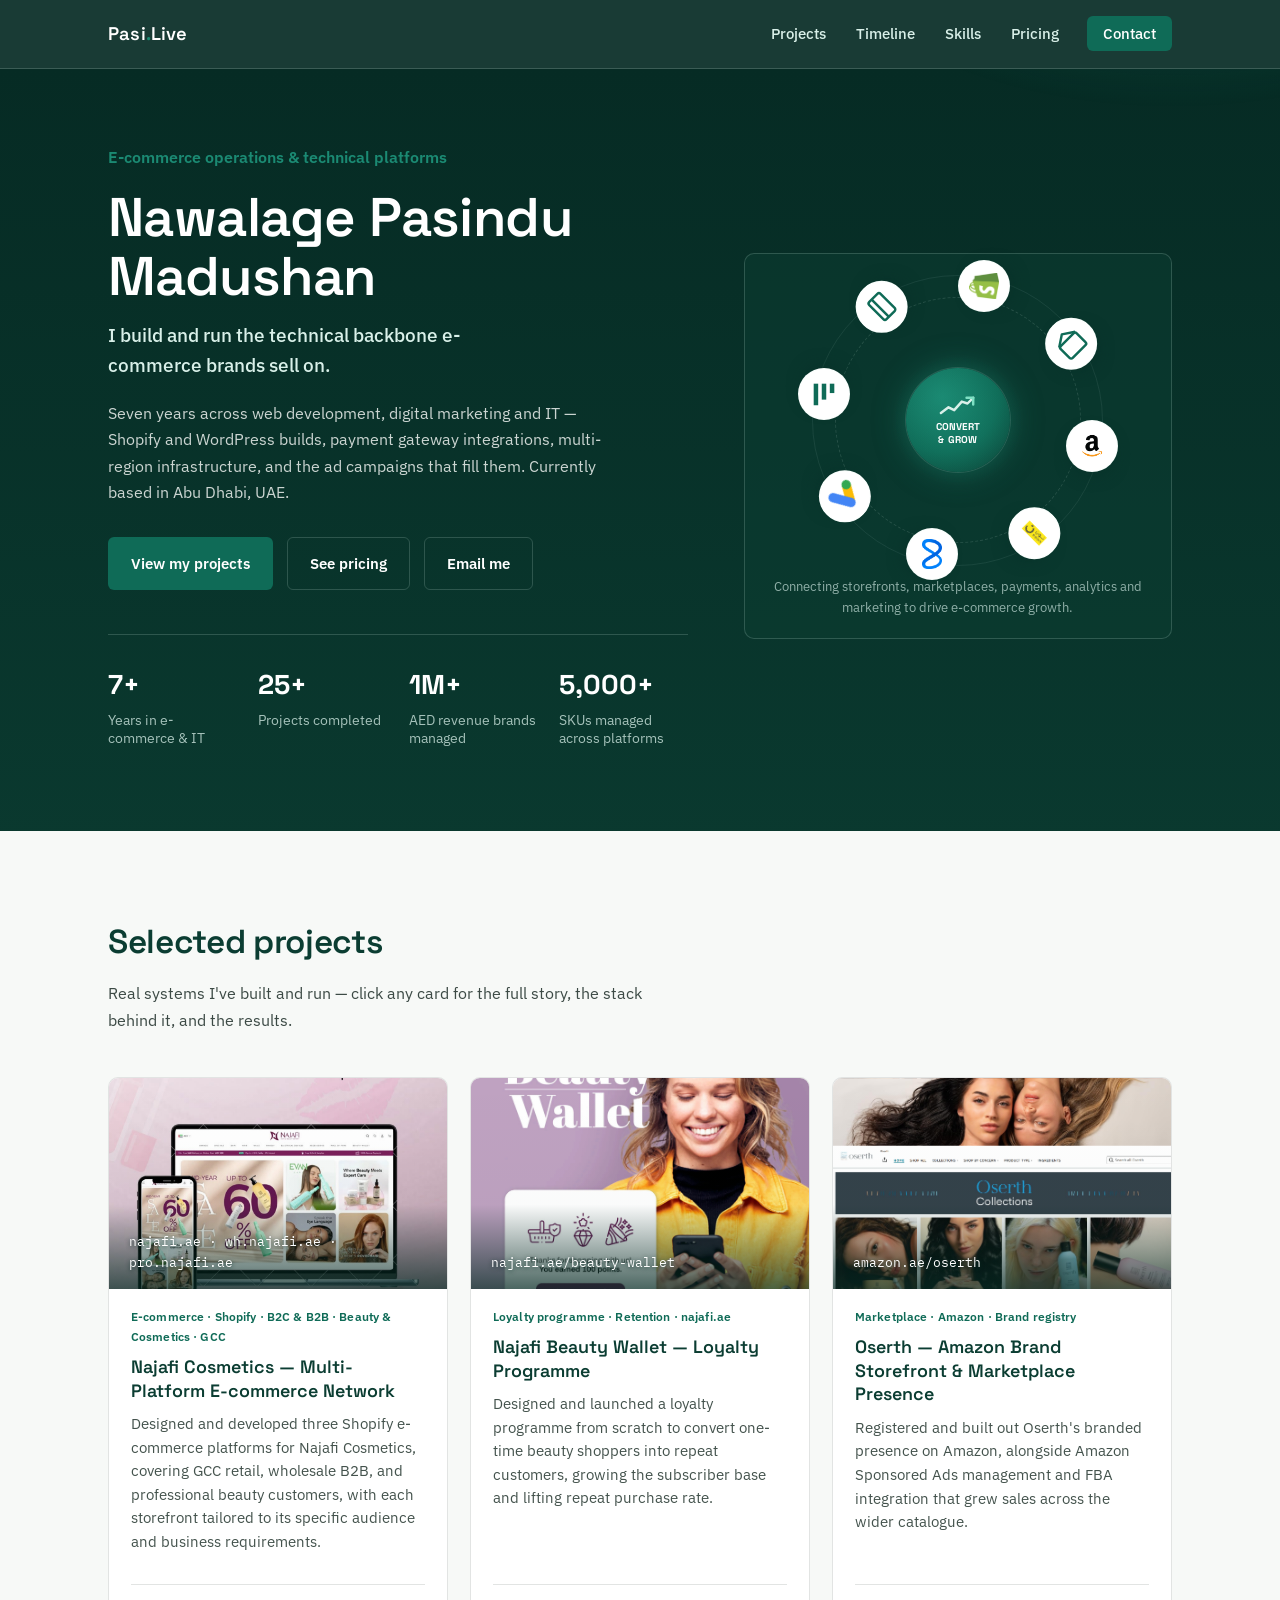
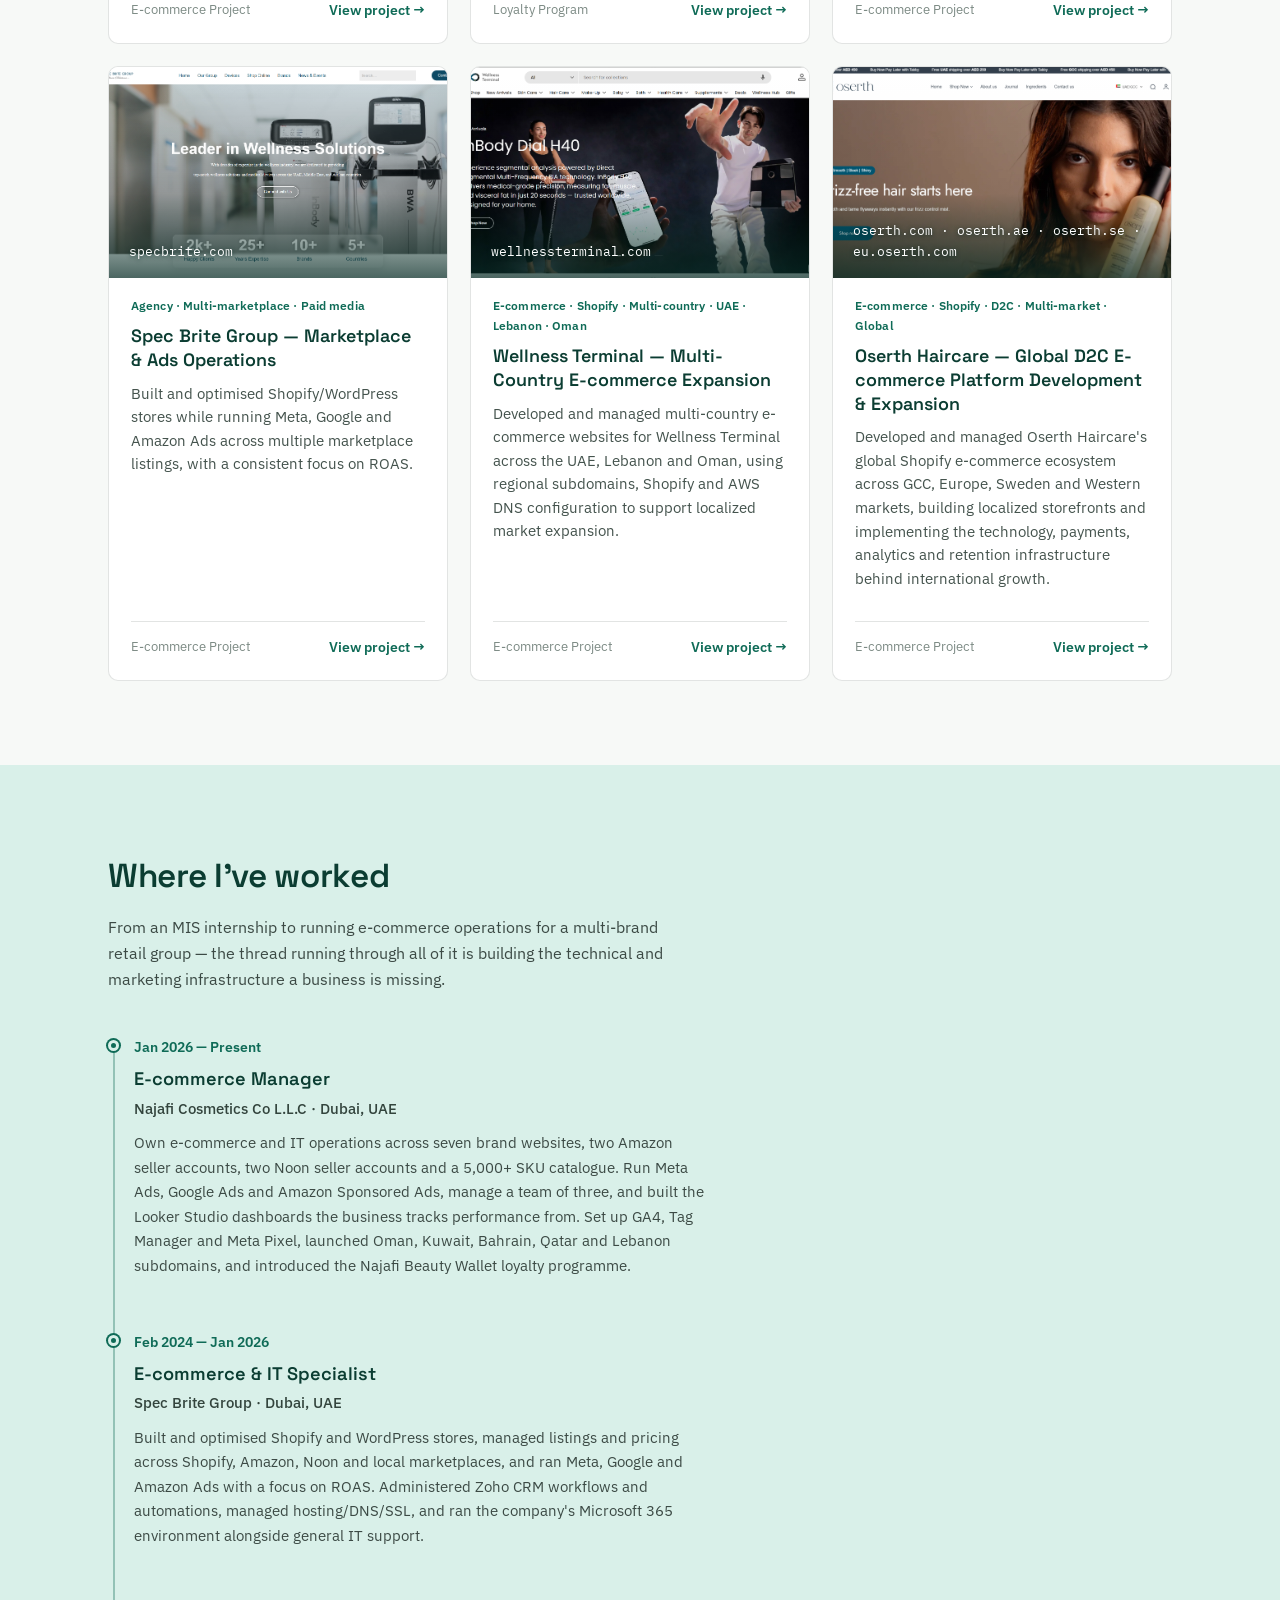
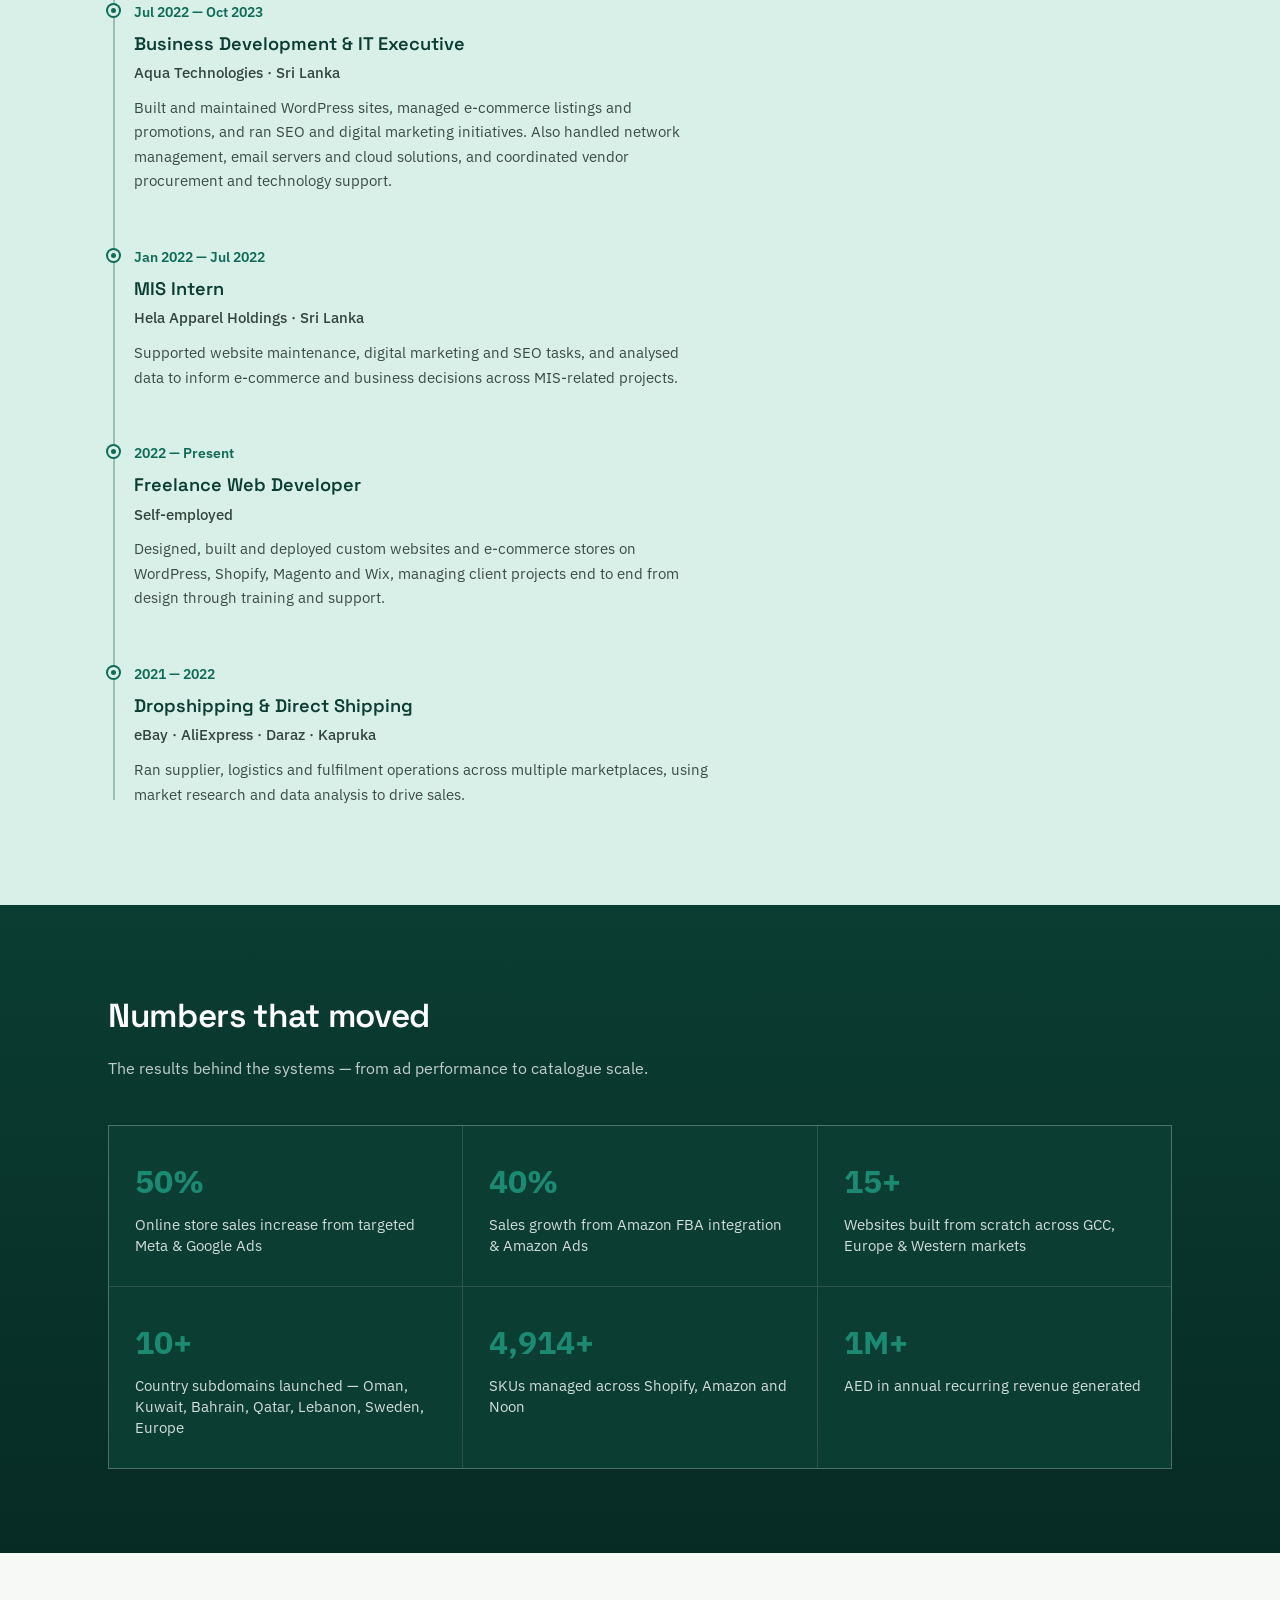
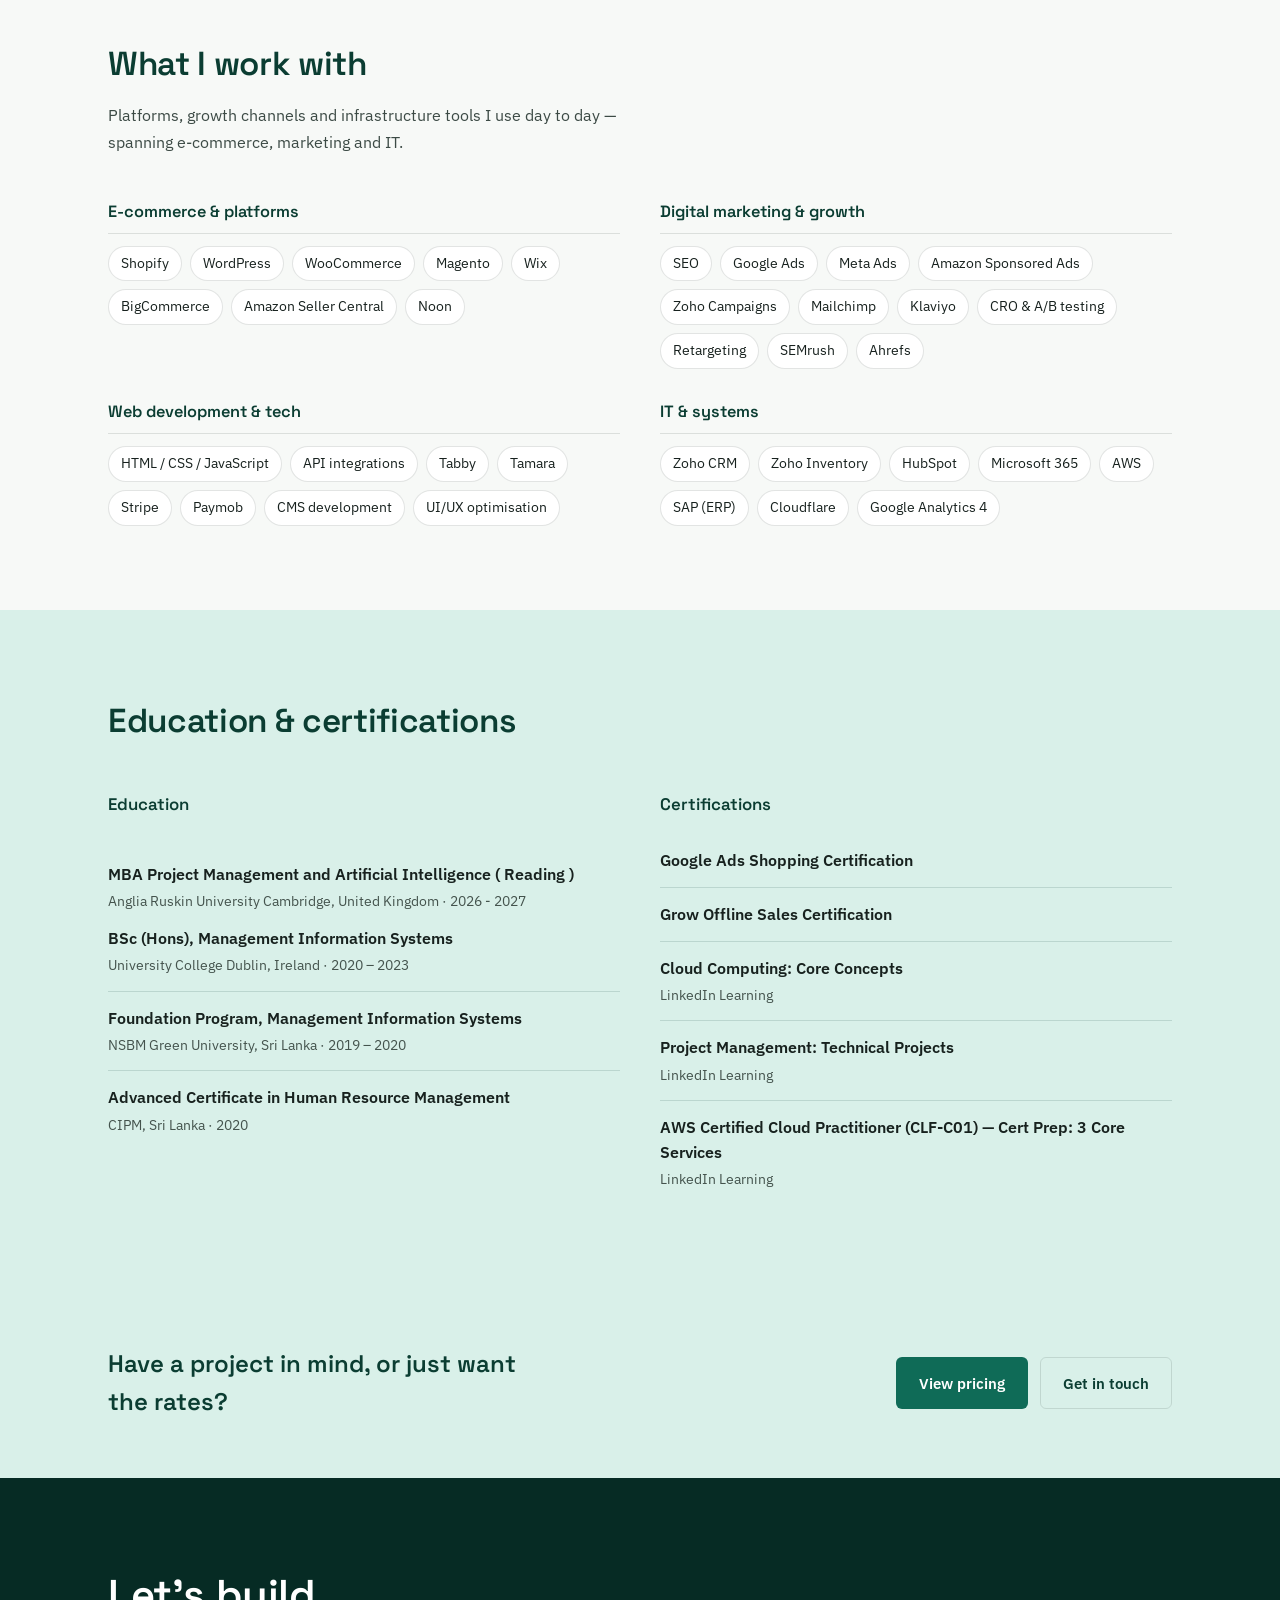
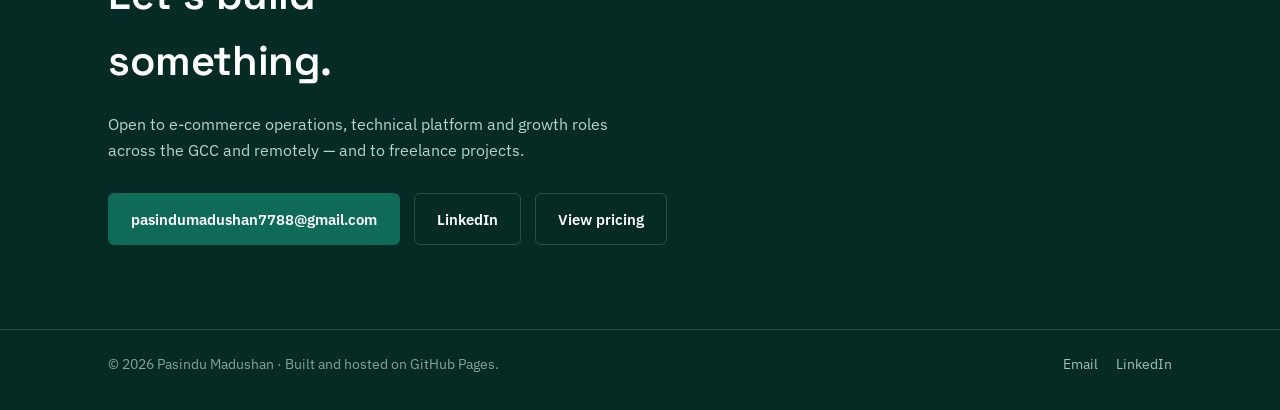
==== commit 420a870c: "Update index.html" ====
--- a/index.html
+++ b/index.html
@@ -298,13 +298,16 @@
       <div class="edu-col">
         <h3>Education</h3>
         <div class="edu-entry">
+
+             <div class="edu-entry">
+          <div class="title"> MBA Project Management and Artificial Intelligence ( Reading )</div>
+          <div class="sub"> Anglia Ruskin University Cambridge, United Kingdom · 2026 - 2027 </div>
+        </div>
+          
           <div class="title">BSc (Hons), Management Information Systems</div>
           <div class="sub">University College Dublin, Ireland · 2020 – 2023</div>
         </div>
-                <div class="edu-entry">
-          <div class="title"> MBA Project Management and Artificial Intelligence ( Reading )</div>
-          <div class="sub"> Anglia Ruskin University Cambridge, United Kingdom · 2026 - 2027 </div>
-        </div>
+             
         <div class="edu-entry">
           <div class="title">Foundation Program, Management Information Systems</div>
           <div class="sub">NSBM Green University, Sri Lanka · 2019 – 2020</div>
